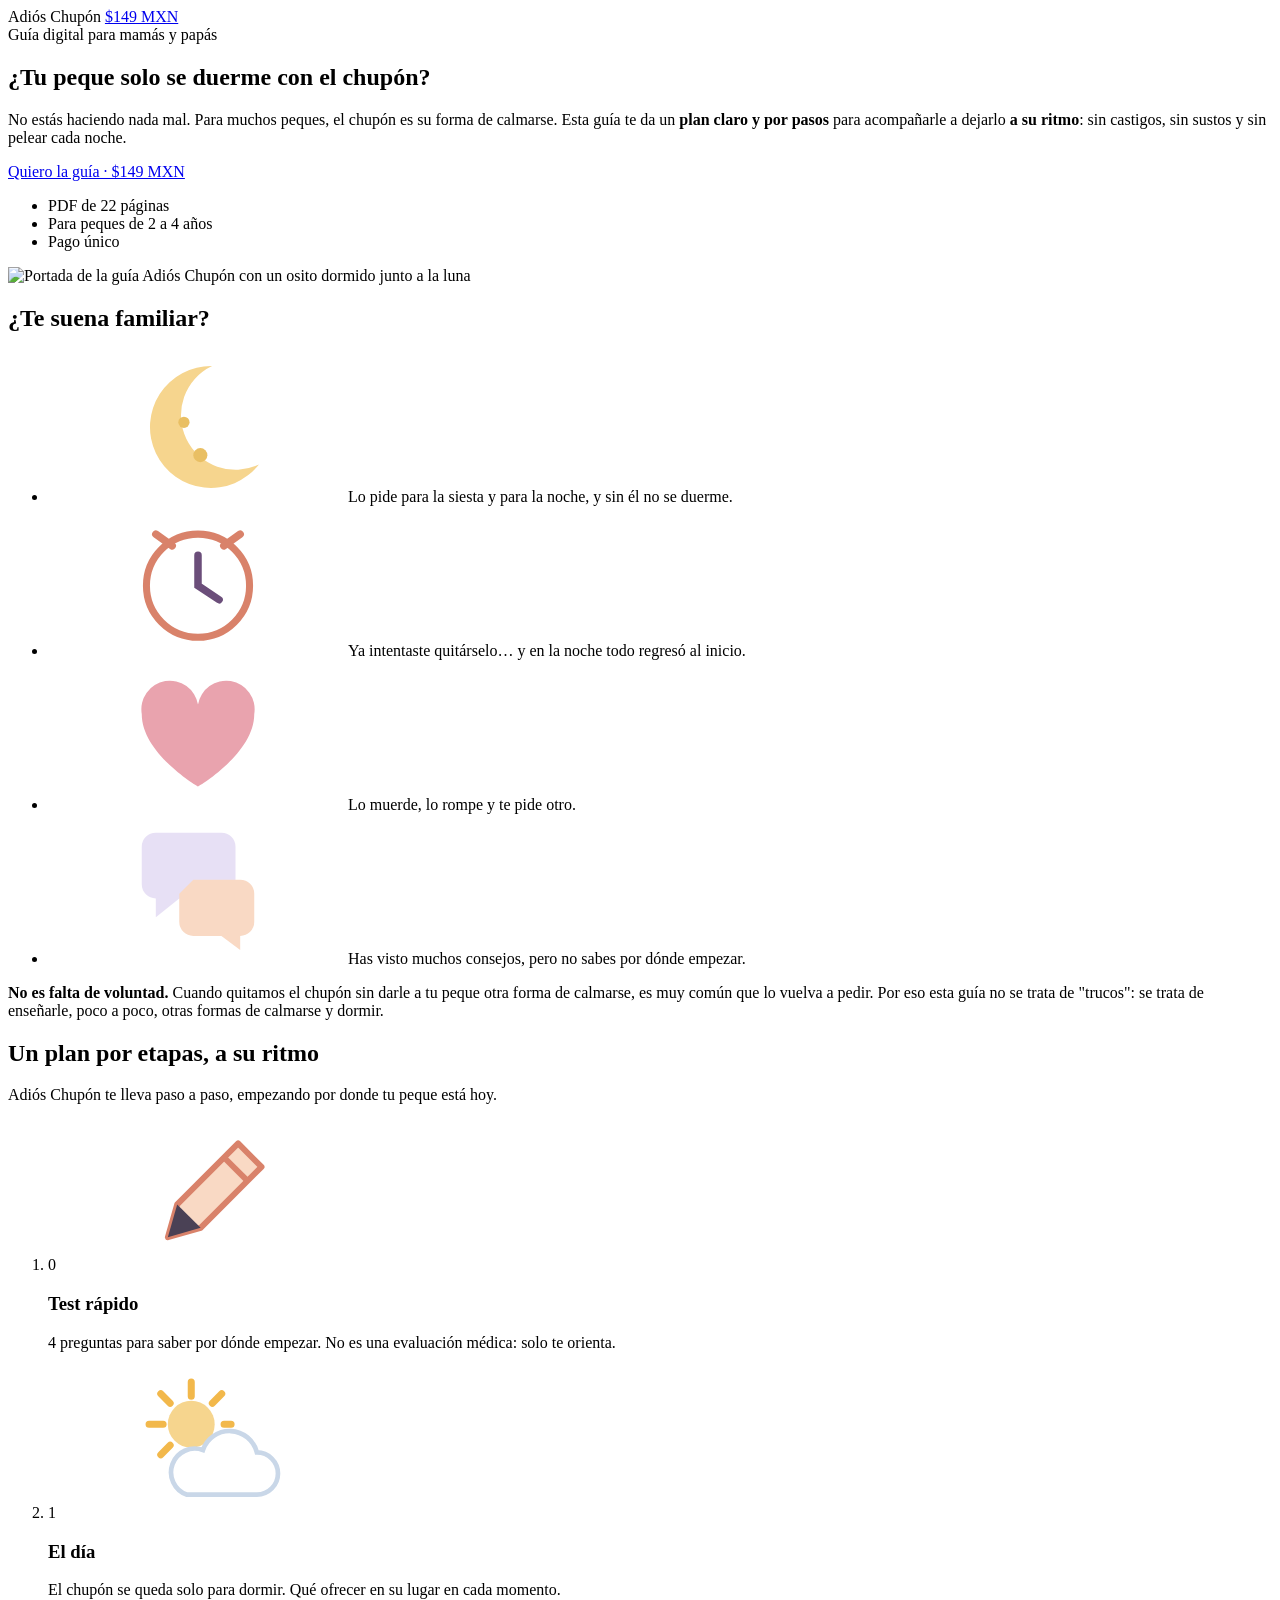
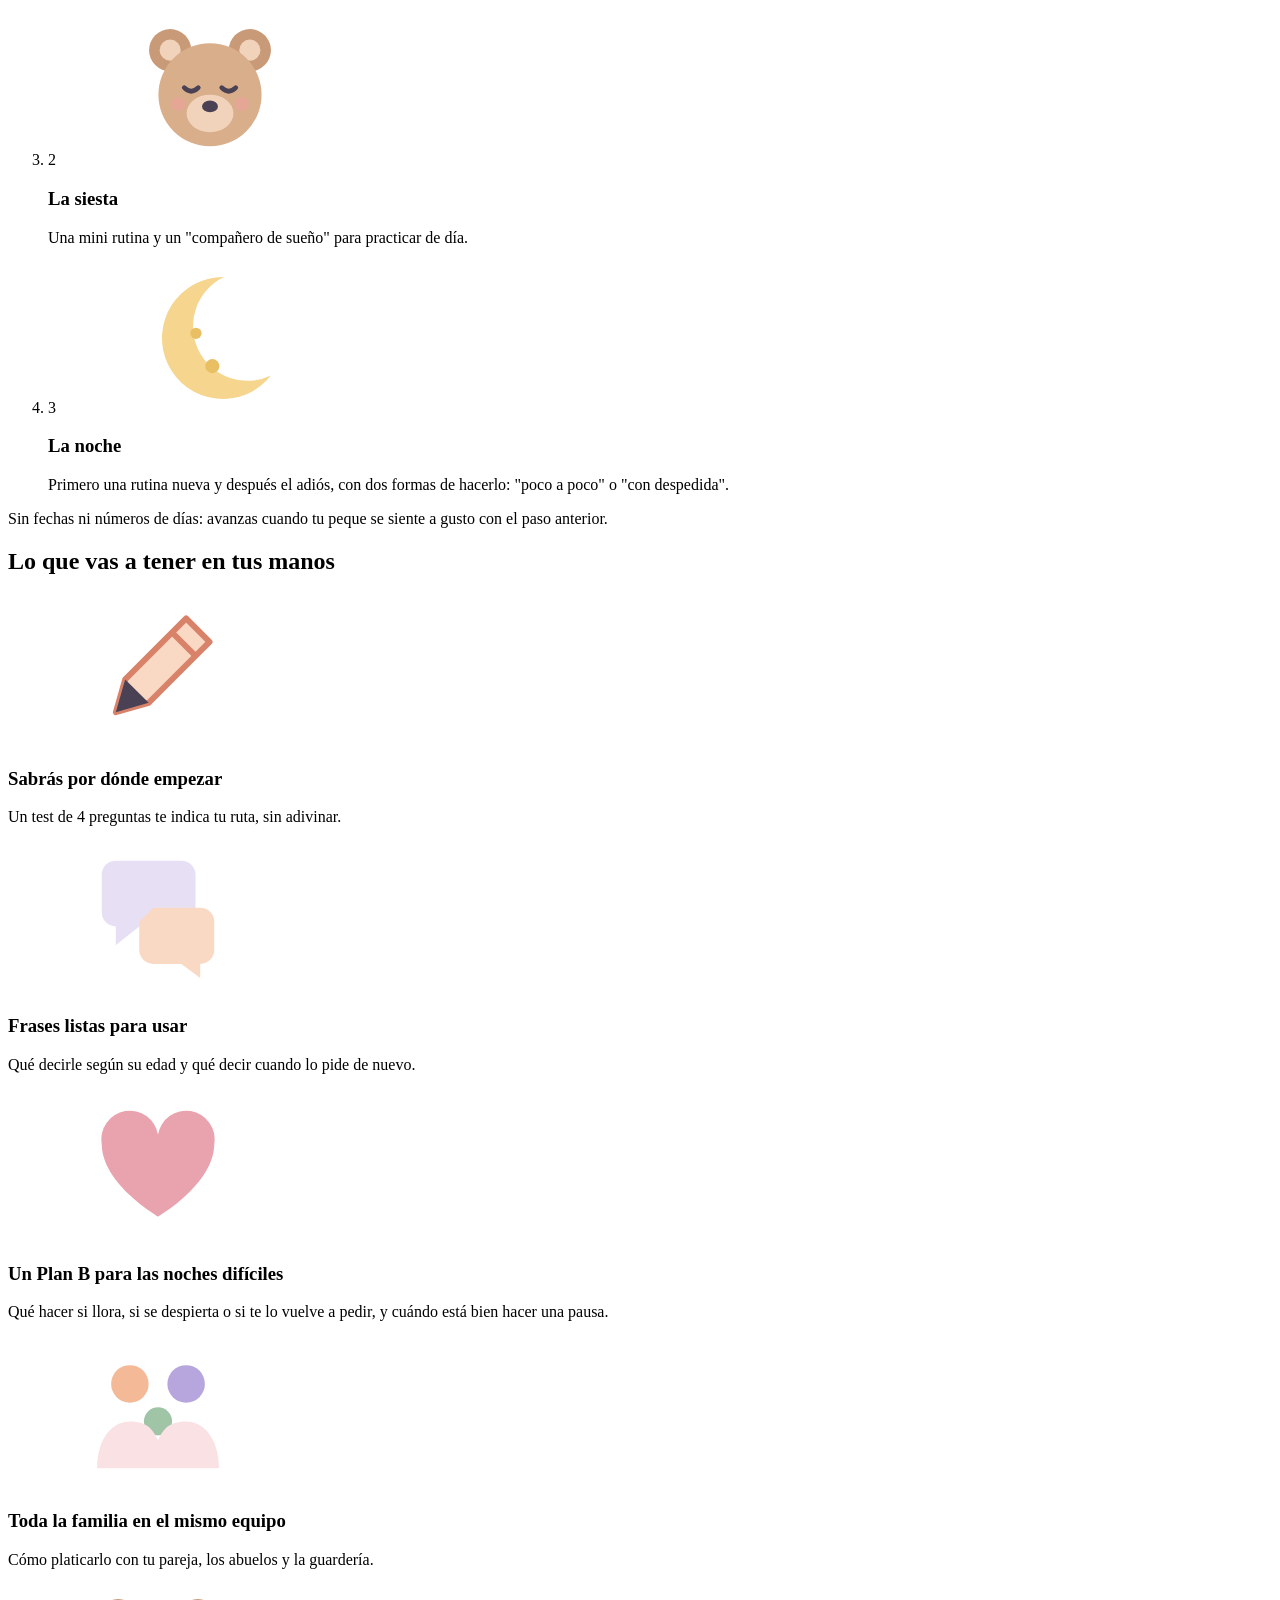
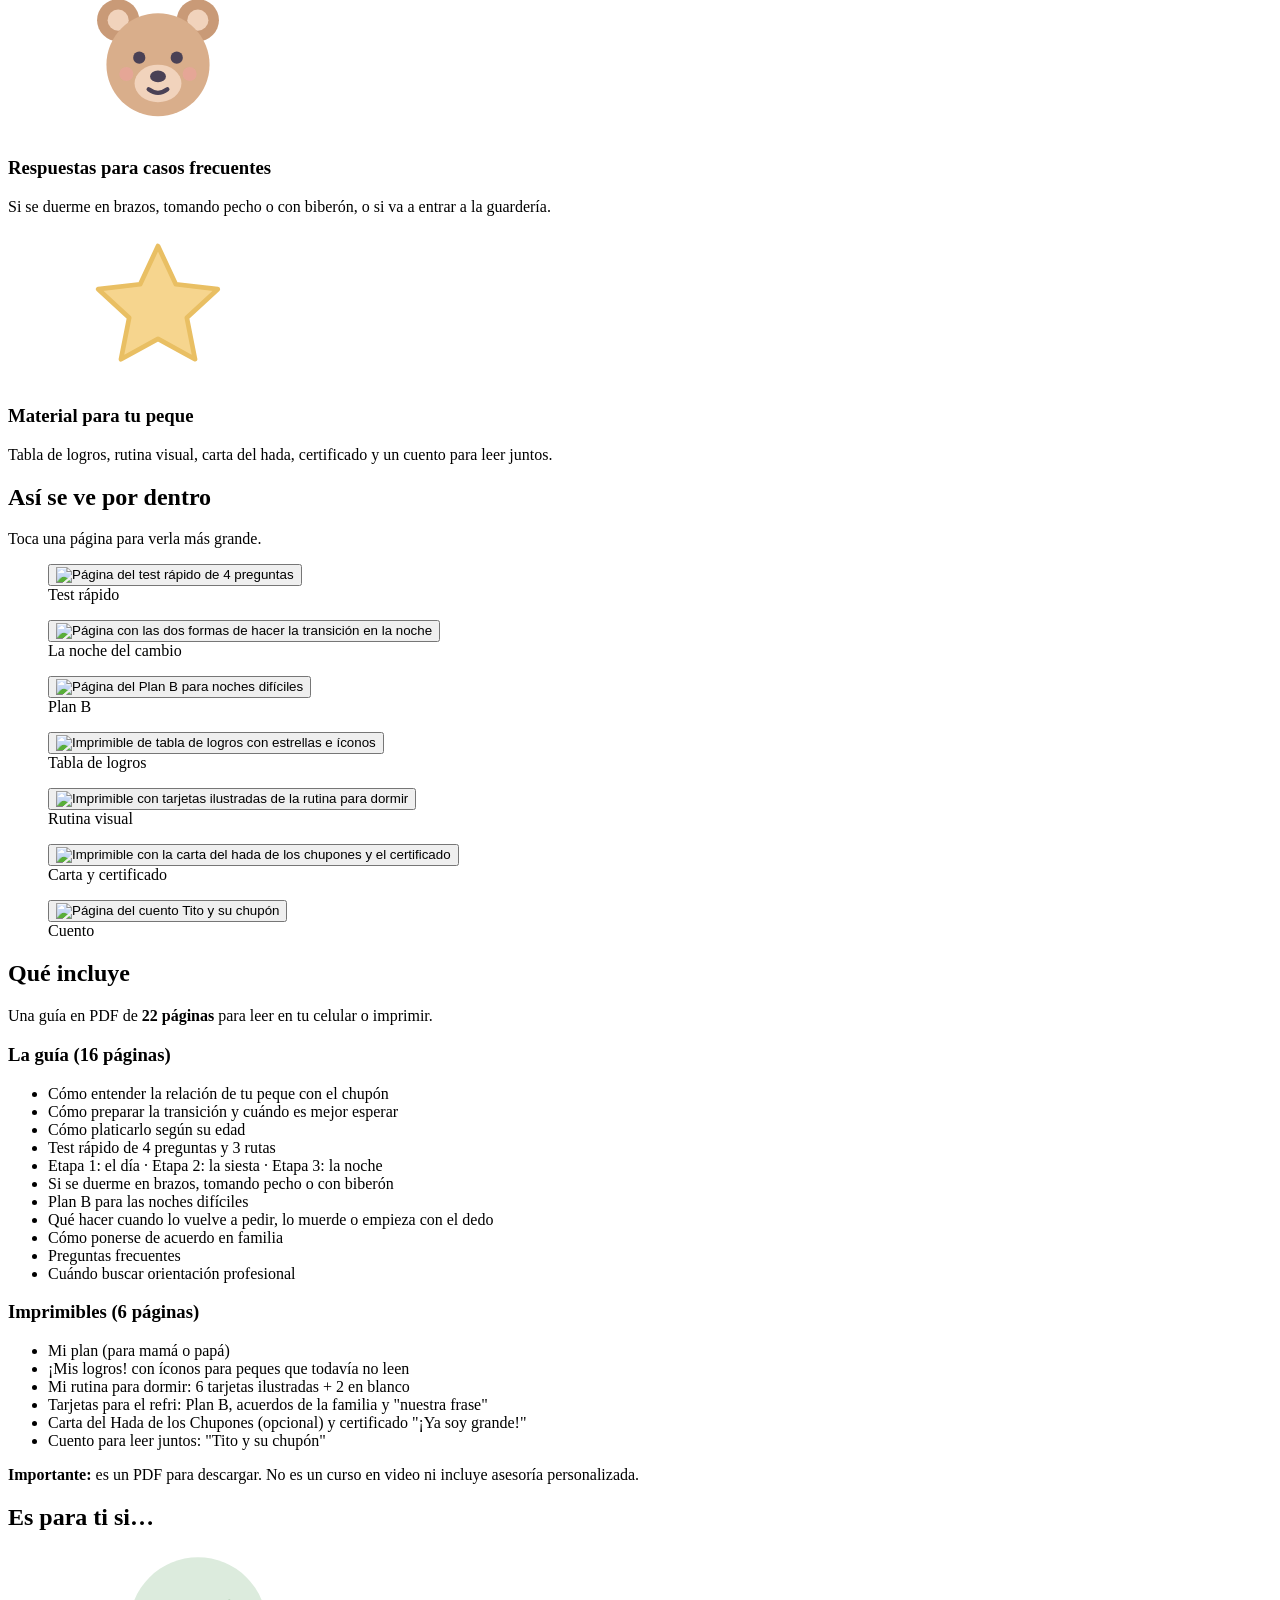
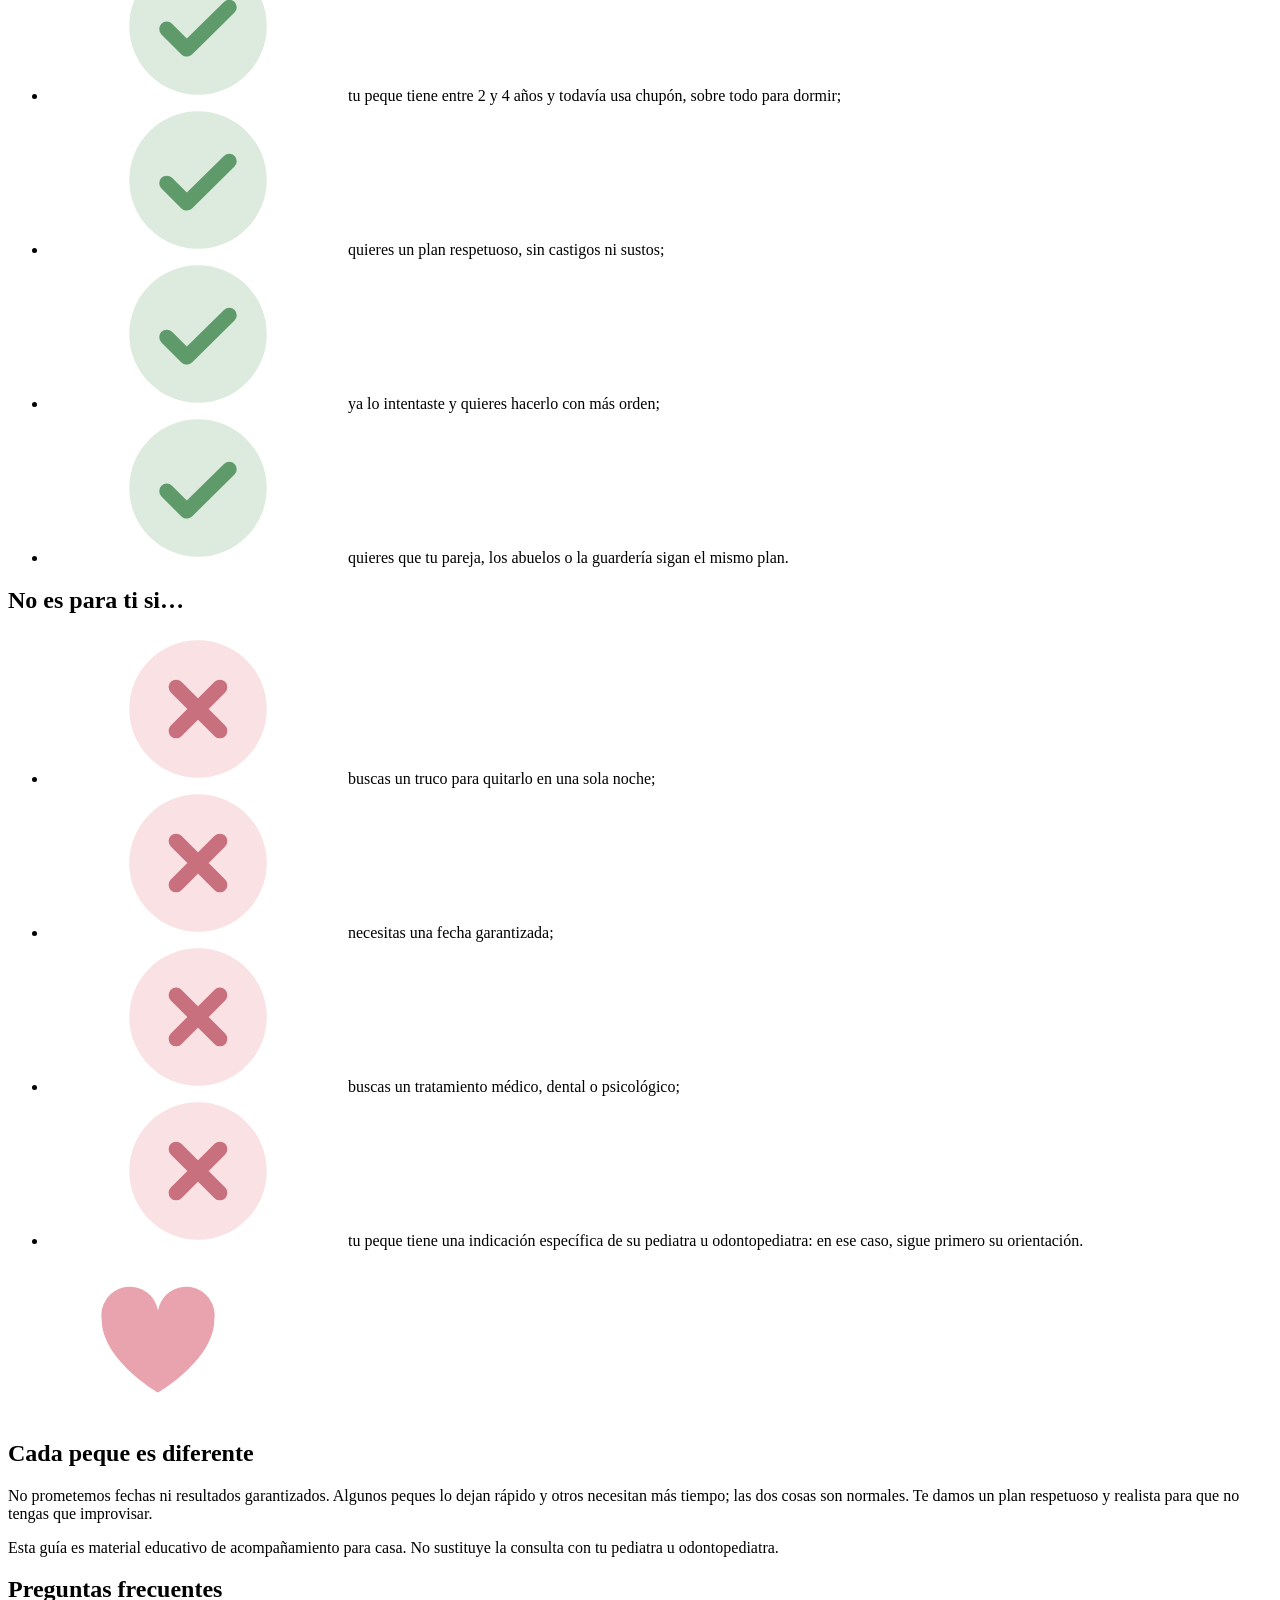
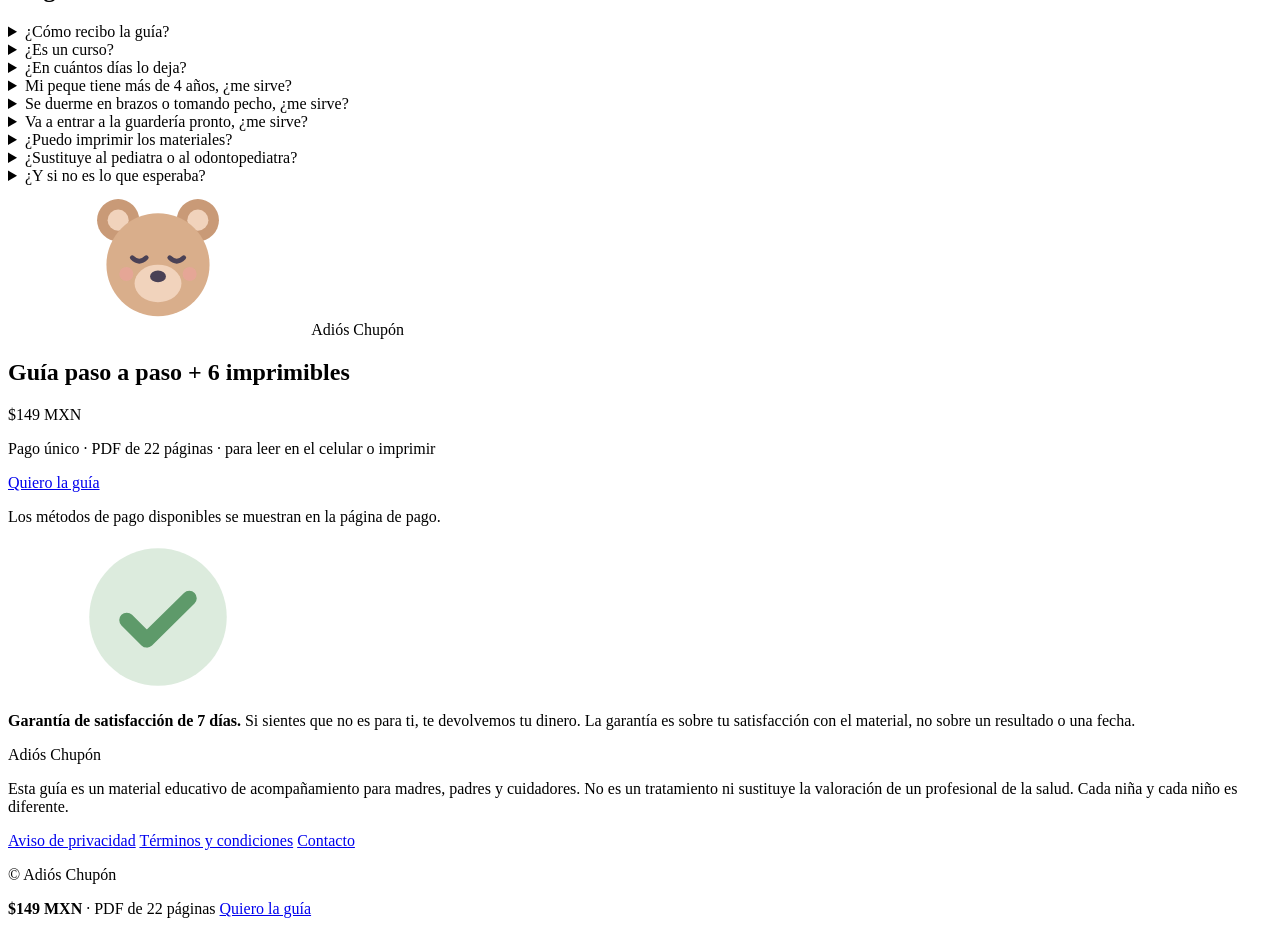
==== index.html @ 30299788 "Add files via upload" ====
<!doctype html>
<html lang="es-MX">
<head>
<meta charset="utf-8">
<meta name="viewport" content="width=device-width, initial-scale=1, viewport-fit=cover">
<title>Adiós Chupón · Guía para acompañar a tu peque a dejar el chupón</title>
<meta name="description" content="Guía digital en PDF para mamás y papás de peques de 2 a 4 años: un plan paso a paso para acompañar a tu peque a dejar el chupón a su ritmo, sobre todo a la hora de dormir.">
<meta name="robots" content="noindex, nofollow">
<meta name="theme-color" content="#EDE6F7">
<link rel="preconnect" href="https://fonts.googleapis.com">
<link rel="preconnect" href="https://fonts.gstatic.com" crossorigin>
<link href="https://fonts.googleapis.com/css2?family=Fredoka:wght@400;500;600&family=Nunito:ital,wght@0,400;0,600;0,700;0,800;1,400&display=swap" rel="stylesheet">
<link rel="stylesheet" href="css/styles.css">
<!-- PIXEL DE META: pendiente. Pegar aquí el código base del Pixel cuando exista (ver README). -->
</head>
<body>

<!-- Íconos (mismos que el PDF) -->
<svg width="0" height="0" style="position:absolute" aria-hidden="true">
 <defs>
  <symbol id="i-bear" viewBox="0 0 64 64"><circle cx="15" cy="15" r="9" fill="#C99A77"/><circle cx="49" cy="15" r="9" fill="#C99A77"/><circle cx="15" cy="15" r="4.5" fill="#F1D3BC"/><circle cx="49" cy="15" r="4.5" fill="#F1D3BC"/><circle cx="32" cy="34" r="22" fill="#D9AE8B"/><ellipse cx="32" cy="42" rx="10" ry="8" fill="#F1D3BC"/><circle cx="24" cy="31" r="2.6" fill="#4A4155"/><circle cx="40" cy="31" r="2.6" fill="#4A4155"/><ellipse cx="32" cy="39" rx="3.4" ry="2.5" fill="#4A4155"/><path d="M28 44.5 q4 3 8 0" stroke="#4A4155" stroke-width="1.8" fill="none" stroke-linecap="round"/><circle cx="18.5" cy="38" r="3" fill="#EFA1A1" opacity=".55"/><circle cx="45.5" cy="38" r="3" fill="#EFA1A1" opacity=".55"/></symbol>
  <symbol id="i-bear-sleep" viewBox="0 0 64 64"><circle cx="15" cy="15" r="9" fill="#C99A77"/><circle cx="49" cy="15" r="9" fill="#C99A77"/><circle cx="15" cy="15" r="4.5" fill="#F1D3BC"/><circle cx="49" cy="15" r="4.5" fill="#F1D3BC"/><circle cx="32" cy="34" r="22" fill="#D9AE8B"/><ellipse cx="32" cy="42" rx="10" ry="8" fill="#F1D3BC"/><path d="M21 31 q3 3 6 0 M37 31 q3 3 6 0" stroke="#4A4155" stroke-width="2" fill="none" stroke-linecap="round"/><ellipse cx="32" cy="39" rx="3.4" ry="2.5" fill="#4A4155"/><circle cx="18.5" cy="38" r="3" fill="#EFA1A1" opacity=".55"/><circle cx="45.5" cy="38" r="3" fill="#EFA1A1" opacity=".55"/></symbol>
  <symbol id="i-moon" viewBox="0 0 64 64"><path d="M38 6a26 26 0 1 0 20 42A22 22 0 0 1 38 6z" fill="#F6D58E"/><circle cx="26" cy="30" r="2.4" fill="#E9BF63"/><circle cx="33" cy="44" r="3" fill="#E9BF63"/></symbol>
  <symbol id="i-star" viewBox="0 0 64 64"><path d="M32 6l7.6 16.3 17.9 2.1-13.2 12.2 3.5 17.7L32 45.6 16.2 54.3l3.5-17.7L6.5 24.4l17.9-2.1z" fill="#F6D58E" stroke="#E9BF63" stroke-width="2" stroke-linejoin="round"/></symbol>
  <symbol id="i-sun" viewBox="0 0 64 64"><g stroke="#F2B84B" stroke-width="3" stroke-linecap="round"><path d="M24 6v6M24 40v2M6 24h6M38 24h3M11 11l4 4M37 11l-4 4M11 37l4-4"/></g><circle cx="24" cy="24" r="10" fill="#F6D58E"/><path d="M22 54h30a9 9 0 0 0 0-18 12 12 0 0 0-23-1 9.5 9.5 0 0 0-7 19z" fill="#fff" stroke="#C9D7E8" stroke-width="2"/></symbol>
  <symbol id="i-ball" viewBox="0 0 64 64"><circle cx="32" cy="32" r="24" fill="#F4B996"/><path d="M8.5 28c10 4 37 4 47 0M10 40c10 5 34 5 44 0" stroke="#fff" stroke-width="3.5" fill="none"/><path d="M32 8c-7 8-7 40 0 48" stroke="#9FC4A6" stroke-width="3.5" fill="none"/></symbol>
  <symbol id="i-book" viewBox="0 0 64 64"><path d="M32 16c-7-5-16-6-24-4v38c8-2 17-1 24 4z" fill="#F9D9C4" stroke="#D9826A" stroke-width="2" stroke-linejoin="round"/><path d="M32 16c7-5 16-6 24-4v38c-8-2-17-1-24 4z" fill="#FCEDE2" stroke="#D9826A" stroke-width="2" stroke-linejoin="round"/><path d="M14 22h12M14 28h12M14 34h10M38 22h12M38 28h12M38 34h10" stroke="#E6B59A" stroke-width="2" stroke-linecap="round"/></symbol>
  <symbol id="i-heart" viewBox="0 0 64 64"><path d="M32 54S8 40 8 23a12 12 0 0 1 24-4 12 12 0 0 1 24 4c0 17-24 31-24 31z" fill="#E9A3AE"/></symbol>
  <symbol id="i-chat" viewBox="0 0 64 64"><path d="M8 14a6 6 0 0 1 6-6h28a6 6 0 0 1 6 6v16a6 6 0 0 1-6 6H24l-10 8v-8a6 6 0 0 1-6-6z" fill="#E7E0F5"/><path d="M30 28h20a6 6 0 0 1 6 6v12a6 6 0 0 1-6 6v6l-8-6H30a6 6 0 0 1-6-6V34" fill="#F9D9C4"/></symbol>
  <symbol id="i-family" viewBox="0 0 64 64"><circle cx="20" cy="20" r="8" fill="#F4B996"/><circle cx="44" cy="20" r="8" fill="#B7A6DD"/><circle cx="32" cy="36" r="6" fill="#9FC4A6"/><path d="M6 56c0-12 6-20 14-20s10 4 12 8c2-4 4-8 12-8s14 8 14 20z" fill="#F9E1E4"/></symbol>
  <symbol id="i-pencil" viewBox="0 0 64 64"><path d="M14 50l4-14 26-26 10 10-26 26z" fill="#F9D9C4" stroke="#D9826A" stroke-width="2.5" stroke-linejoin="round"/><path d="M38 16l10 10" stroke="#D9826A" stroke-width="2.5"/><path d="M14 50l4-14 10 10z" fill="#4A4155"/></symbol>
  <symbol id="i-clock" viewBox="0 0 64 64"><circle cx="32" cy="34" r="22" fill="#fff" stroke="#D9826A" stroke-width="3"/><path d="M32 21v13l9 6" stroke="#6B4E7A" stroke-width="3.2" stroke-linecap="round" fill="none"/><path d="M14 12l7 5M50 12l-7 5" stroke="#D9826A" stroke-width="3.2" stroke-linecap="round"/></symbol>
  <symbol id="i-wand" viewBox="0 0 64 64"><path d="M14 54l24-24" stroke="#B7A6DD" stroke-width="4" stroke-linecap="round"/><path d="M44 6l4 9 10 1-7.5 7 2 10-8.5-5-8.5 5 2-10L30 16l10-1z" fill="#F6D58E" stroke="#E9BF63" stroke-width="1.6" stroke-linejoin="round"/><circle cx="20" cy="22" r="2" fill="#E9A3AE"/><circle cx="54" cy="44" r="2.4" fill="#9FC4A6"/></symbol>
  <symbol id="i-check" viewBox="0 0 24 24"><circle cx="12" cy="12" r="11" fill="#DCEBDD"/><path d="M7 12.5l3.2 3.2L17 9" stroke="#5E9A6A" stroke-width="2.4" fill="none" stroke-linecap="round" stroke-linejoin="round"/></symbol>
  <symbol id="i-x" viewBox="0 0 24 24"><circle cx="12" cy="12" r="11" fill="#F9E1E4"/><path d="M8.5 8.5l7 7M15.5 8.5l-7 7" stroke="#C9707E" stroke-width="2.4" stroke-linecap="round"/></symbol>
 </defs>
</svg>

<header class="topbar">
 <div class="wrap topbar__in">
  <span class="brand">Adiós Chupón</span>
  <a href="#comprar" class="topbar__cta">$149 MXN</a>
 </div>
</header>

<main>

<!-- 1-2 HERO -->
<section class="hero">
 <div class="wrap hero__grid">
  <div class="hero__text">
   <span class="pill">Guía digital para mamás y papás</span>
   <h1>¿Tu peque solo se duerme con el chupón?</h1>
   <p class="lead">No estás haciendo nada mal. Para muchos peques, el chupón es su forma de calmarse. Esta guía te da un <strong>plan claro y por pasos</strong> para acompañarle a dejarlo <strong>a su ritmo</strong>: sin castigos, sin sustos y sin pelear cada noche.</p>
   <a href="#comprar" class="btn btn--big" data-buy>Quiero la guía · $149 MXN</a>
   <ul class="hero__facts">
    <li>PDF de 22 páginas</li>
    <li>Para peques de 2 a 4 años</li>
    <li>Pago único</li>
   </ul>
  </div>
  <div class="hero__img">
   <img src="img/portada.jpg" width="640" height="906" alt="Portada de la guía Adiós Chupón con un osito dormido junto a la luna" fetchpriority="high">
  </div>
 </div>
</section>

<!-- Empatía -->
<section class="section">
 <div class="wrap narrow">
  <h2>¿Te suena familiar?</h2>
  <ul class="feel">
   <li><svg aria-hidden="true"><use href="#i-moon"/></svg><span>Lo pide para la siesta y para la noche, y sin él no se duerme.</span></li>
   <li><svg aria-hidden="true"><use href="#i-clock"/></svg><span>Ya intentaste quitárselo… y en la noche todo regresó al inicio.</span></li>
   <li><svg aria-hidden="true"><use href="#i-heart"/></svg><span>Lo muerde, lo rompe y te pide otro.</span></li>
   <li><svg aria-hidden="true"><use href="#i-chat"/></svg><span>Has visto muchos consejos, pero no sabes por dónde empezar.</span></li>
  </ul>
  <div class="note note--lav">
   <p><strong>No es falta de voluntad.</strong> Cuando quitamos el chupón sin darle a tu peque otra forma de calmarse, es muy común que lo vuelva a pedir. Por eso esta guía no se trata de "trucos": se trata de enseñarle, poco a poco, otras formas de calmarse y dormir.</p>
  </div>
 </div>
</section>

<!-- 3 SOLUCIÓN -->
<section class="section section--soft">
 <div class="wrap">
  <h2 class="center">Un plan por etapas, a su ritmo</h2>
  <p class="center sub">Adiós Chupón te lleva paso a paso, empezando por donde tu peque está hoy.</p>
  <ol class="steps">
   <li class="step">
    <span class="step__n">0</span>
    <svg aria-hidden="true"><use href="#i-pencil"/></svg>
    <h3>Test rápido</h3>
    <p>4 preguntas para saber por dónde empezar. No es una evaluación médica: solo te orienta.</p>
   </li>
   <li class="step">
    <span class="step__n">1</span>
    <svg aria-hidden="true"><use href="#i-sun"/></svg>
    <h3>El día</h3>
    <p>El chupón se queda solo para dormir. Qué ofrecer en su lugar en cada momento.</p>
   </li>
   <li class="step">
    <span class="step__n">2</span>
    <svg aria-hidden="true"><use href="#i-bear-sleep"/></svg>
    <h3>La siesta</h3>
    <p>Una mini rutina y un "compañero de sueño" para practicar de día.</p>
   </li>
   <li class="step">
    <span class="step__n">3</span>
    <svg aria-hidden="true"><use href="#i-moon"/></svg>
    <h3>La noche</h3>
    <p>Primero una rutina nueva y después el adiós, con dos formas de hacerlo: "poco a poco" o "con despedida".</p>
   </li>
  </ol>
  <p class="center small">Sin fechas ni números de días: avanzas cuando tu peque se siente a gusto con el paso anterior.</p>
 </div>
</section>

<!-- 4 BENEFICIOS -->
<section class="section">
 <div class="wrap">
  <h2 class="center">Lo que vas a tener en tus manos</h2>
  <div class="cards">
   <article class="card">
    <svg aria-hidden="true"><use href="#i-pencil"/></svg>
    <h3>Sabrás por dónde empezar</h3>
    <p>Un test de 4 preguntas te indica tu ruta, sin adivinar.</p>
   </article>
   <article class="card">
    <svg aria-hidden="true"><use href="#i-chat"/></svg>
    <h3>Frases listas para usar</h3>
    <p>Qué decirle según su edad y qué decir cuando lo pide de nuevo.</p>
   </article>
   <article class="card">
    <svg aria-hidden="true"><use href="#i-heart"/></svg>
    <h3>Un Plan B para las noches difíciles</h3>
    <p>Qué hacer si llora, si se despierta o si te lo vuelve a pedir, y cuándo está bien hacer una pausa.</p>
   </article>
   <article class="card">
    <svg aria-hidden="true"><use href="#i-family"/></svg>
    <h3>Toda la familia en el mismo equipo</h3>
    <p>Cómo platicarlo con tu pareja, los abuelos y la guardería.</p>
   </article>
   <article class="card">
    <svg aria-hidden="true"><use href="#i-bear"/></svg>
    <h3>Respuestas para casos frecuentes</h3>
    <p>Si se duerme en brazos, tomando pecho o con biberón, o si va a entrar a la guardería.</p>
   </article>
   <article class="card">
    <svg aria-hidden="true"><use href="#i-star"/></svg>
    <h3>Material para tu peque</h3>
    <p>Tabla de logros, rutina visual, carta del hada, certificado y un cuento para leer juntos.</p>
   </article>
  </div>
 </div>
</section>

<!-- 5 PREVIA -->
<section class="section section--soft" id="previa">
 <div class="wrap">
  <h2 class="center">Así se ve por dentro</h2>
  <p class="center sub">Toca una página para verla más grande.</p>
  <div class="gallery" role="list">
   <figure class="shot" role="listitem"><button type="button" class="shot__btn" data-full="img/test-rapido.jpg" data-cap="Test rápido: tu punto de partida"><img src="img/test-rapido.jpg" width="640" height="906" loading="lazy" alt="Página del test rápido de 4 preguntas"></button><figcaption>Test rápido</figcaption></figure>
   <figure class="shot" role="listitem"><button type="button" class="shot__btn" data-full="img/noche-del-cambio.jpg" data-cap="La noche del cambio: paso a paso"><img src="img/noche-del-cambio.jpg" width="640" height="906" loading="lazy" alt="Página con las dos formas de hacer la transición en la noche"></button><figcaption>La noche del cambio</figcaption></figure>
   <figure class="shot" role="listitem"><button type="button" class="shot__btn" data-full="img/plan-b.jpg" data-cap="Tu Plan B para las noches difíciles"><img src="img/plan-b.jpg" width="640" height="906" loading="lazy" alt="Página del Plan B para noches difíciles"></button><figcaption>Plan B</figcaption></figure>
   <figure class="shot" role="listitem"><button type="button" class="shot__btn" data-full="img/tabla-de-logros.jpg" data-cap="Imprimible: tabla de logros"><img src="img/tabla-de-logros.jpg" width="640" height="906" loading="lazy" alt="Imprimible de tabla de logros con estrellas e íconos"></button><figcaption>Tabla de logros</figcaption></figure>
   <figure class="shot" role="listitem"><button type="button" class="shot__btn" data-full="img/rutina-visual.jpg" data-cap="Imprimible: mi rutina para dormir"><img src="img/rutina-visual.jpg" width="640" height="906" loading="lazy" alt="Imprimible con tarjetas ilustradas de la rutina para dormir"></button><figcaption>Rutina visual</figcaption></figure>
   <figure class="shot" role="listitem"><button type="button" class="shot__btn" data-full="img/carta-y-certificado.jpg" data-cap="Imprimible: carta del hada y certificado"><img src="img/carta-y-certificado.jpg" width="640" height="906" loading="lazy" alt="Imprimible con la carta del hada de los chupones y el certificado"></button><figcaption>Carta y certificado</figcaption></figure>
   <figure class="shot" role="listitem"><button type="button" class="shot__btn" data-full="img/cuento.jpg" data-cap="Cuento para leer juntos: Tito y su chupón"><img src="img/cuento.jpg" width="640" height="906" loading="lazy" alt="Página del cuento Tito y su chupón"></button><figcaption>Cuento</figcaption></figure>
  </div>
 </div>
</section>

<!-- 6 INCLUYE -->
<section class="section">
 <div class="wrap incl">
  <div>
   <h2>Qué incluye</h2>
   <p class="sub">Una guía en PDF de <strong>22 páginas</strong> para leer en tu celular o imprimir.</p>
   <h3>La guía (16 páginas)</h3>
   <ul class="checks">
    <li>Cómo entender la relación de tu peque con el chupón</li>
    <li>Cómo preparar la transición y cuándo es mejor esperar</li>
    <li>Cómo platicarlo según su edad</li>
    <li>Test rápido de 4 preguntas y 3 rutas</li>
    <li>Etapa 1: el día · Etapa 2: la siesta · Etapa 3: la noche</li>
    <li>Si se duerme en brazos, tomando pecho o con biberón</li>
    <li>Plan B para las noches difíciles</li>
    <li>Qué hacer cuando lo vuelve a pedir, lo muerde o empieza con el dedo</li>
    <li>Cómo ponerse de acuerdo en familia</li>
    <li>Preguntas frecuentes</li>
    <li>Cuándo buscar orientación profesional</li>
   </ul>
  </div>
  <div>
   <h3>Imprimibles (6 páginas)</h3>
   <ul class="checks">
    <li>Mi plan (para mamá o papá)</li>
    <li>¡Mis logros! con íconos para peques que todavía no leen</li>
    <li>Mi rutina para dormir: 6 tarjetas ilustradas + 2 en blanco</li>
    <li>Tarjetas para el refri: Plan B, acuerdos de la familia y "nuestra frase"</li>
    <li>Carta del Hada de los Chupones (opcional) y certificado "¡Ya soy grande!"</li>
    <li>Cuento para leer juntos: "Tito y su chupón"</li>
   </ul>
   <div class="note note--sun">
    <p><strong>Importante:</strong> es un PDF para descargar. No es un curso en video ni incluye asesoría personalizada.</p>
   </div>
  </div>
 </div>
</section>

<!-- 7 PARA QUIÉN -->
<section class="section section--soft">
 <div class="wrap two">
  <div class="box box--yes">
   <h2>Es para ti si…</h2>
   <ul class="yes">
    <li><svg aria-hidden="true"><use href="#i-check"/></svg>tu peque tiene entre 2 y 4 años y todavía usa chupón, sobre todo para dormir;</li>
    <li><svg aria-hidden="true"><use href="#i-check"/></svg>quieres un plan respetuoso, sin castigos ni sustos;</li>
    <li><svg aria-hidden="true"><use href="#i-check"/></svg>ya lo intentaste y quieres hacerlo con más orden;</li>
    <li><svg aria-hidden="true"><use href="#i-check"/></svg>quieres que tu pareja, los abuelos o la guardería sigan el mismo plan.</li>
   </ul>
  </div>
  <div class="box box--no">
   <h2>No es para ti si…</h2>
   <ul class="no">
    <li><svg aria-hidden="true"><use href="#i-x"/></svg>buscas un truco para quitarlo en una sola noche;</li>
    <li><svg aria-hidden="true"><use href="#i-x"/></svg>necesitas una fecha garantizada;</li>
    <li><svg aria-hidden="true"><use href="#i-x"/></svg>buscas un tratamiento médico, dental o psicológico;</li>
    <li><svg aria-hidden="true"><use href="#i-x"/></svg>tu peque tiene una indicación específica de su pediatra u odontopediatra: en ese caso, sigue primero su orientación.</li>
   </ul>
  </div>
 </div>
</section>

<!-- Honestidad -->
<section class="section">
 <div class="wrap narrow">
  <div class="note note--peach center">
   <svg class="note__icon" aria-hidden="true"><use href="#i-heart"/></svg>
   <h2>Cada peque es diferente</h2>
   <p>No prometemos fechas ni resultados garantizados. Algunos peques lo dejan rápido y otros necesitan más tiempo; las dos cosas son normales. Te damos un plan respetuoso y realista para que no tengas que improvisar.</p>
   <p class="small">Esta guía es material educativo de acompañamiento para casa. No sustituye la consulta con tu pediatra u odontopediatra.</p>
  </div>
 </div>
</section>

<!-- 8 FAQ -->
<section class="section section--soft" id="preguntas">
 <div class="wrap narrow">
  <h2 class="center">Preguntas frecuentes</h2>
  <div class="faq">
   <details>
    <summary>¿Cómo recibo la guía?</summary>
    <p>Es un PDF para descargar. Recibes el acceso en el correo que registres al comprar, una vez que se confirme tu pago.</p>
   </details>
   <details>
    <summary>¿Es un curso?</summary>
    <p>No. Es una guía en PDF de 22 páginas, con material imprimible. Se lee en menos de una hora.</p>
   </details>
   <details>
    <summary>¿En cuántos días lo deja?</summary>
    <p>Depende de cada peque. La guía no maneja fechas: te ayuda a avanzar paso a paso, cuando tu peque esté listo para el siguiente paso.</p>
   </details>
   <details>
    <summary>Mi peque tiene más de 4 años, ¿me sirve?</summary>
    <p>Sí: los pasos son los mismos y la guía incluye ideas para invitarle a participar más. Si notas cambios en sus dientes o en su boca, consulta también a su odontopediatra.</p>
   </details>
   <details>
    <summary>Se duerme en brazos o tomando pecho, ¿me sirve?</summary>
    <p>Sí. La guía tiene una página para estos casos, con la idea de hacer un cambio a la vez. Dejar el chupón no te obliga a dejar la lactancia.</p>
   </details>
   <details>
    <summary>Va a entrar a la guardería pronto, ¿me sirve?</summary>
    <p>Sí. Incluye qué hacer si tienes poco tiempo y cómo ponerte de acuerdo con la guardería, sin la presión de lograrlo todo antes de esa fecha.</p>
   </details>
   <details>
    <summary>¿Puedo imprimir los materiales?</summary>
    <p>Sí. El PDF está en tamaño A4; en una impresora casera con hojas tamaño carta, elige la opción "Ajustar a la página". Los imprimibles tienen fondos claros para gastar poca tinta.</p>
   </details>
   <details>
    <summary>¿Sustituye al pediatra o al odontopediatra?</summary>
    <p>No. Es una guía de acompañamiento para casa. La guía incluye una sección sobre cuándo conviene buscar orientación profesional.</p>
   </details>
   <details data-guarantee>
    <summary>¿Y si no es lo que esperaba?</summary>
    <p>Tienes <span data-guarantee-days>7</span> días después de tu compra para pedir el reembolso, sin preguntas.</p>
   </details>
  </div>
 </div>
</section>

<!-- 9 PRECIO -->
<section class="section" id="comprar">
 <div class="wrap narrow">
  <div class="price">
   <svg class="price__icon" aria-hidden="true"><use href="#i-bear-sleep"/></svg>
   <span class="pill">Adiós Chupón</span>
   <h2>Guía paso a paso + 6 imprimibles</h2>
   <p class="price__amount"><span class="price__cur">$</span>149 <span class="price__mxn">MXN</span></p>
   <p class="price__note">Pago único · PDF de 22 páginas · para leer en el celular o imprimir</p>
   <a href="#comprar" class="btn btn--big btn--block" data-buy>Quiero la guía</a>
   <p class="small price__pay">Los métodos de pago disponibles se muestran en la página de pago.</p>
   <div class="guarantee" data-guarantee>
    <svg aria-hidden="true"><use href="#i-check"/></svg>
    <p><strong>Garantía de satisfacción de <span data-guarantee-days>7</span> días.</strong> Si sientes que no es para ti, te devolvemos tu dinero. La garantía es sobre tu satisfacción con el material, no sobre un resultado o una fecha.</p>
   </div>
  </div>
 </div>
</section>

</main>

<footer class="footer">
 <div class="wrap">
  <p class="brand">Adiós Chupón</p>
  <p class="small">Esta guía es un material educativo de acompañamiento para madres, padres y cuidadores. No es un tratamiento ni sustituye la valoración de un profesional de la salud. Cada niña y cada niño es diferente.</p>
  <nav class="footer__links" aria-label="Información legal">
   <a href="#" data-pending="Aviso de privacidad">Aviso de privacidad</a>
   <a href="#" data-pending="Términos y condiciones">Términos y condiciones</a>
   <a href="#" data-pending="Contacto">Contacto</a>
  </nav>
  <p class="small">© Adiós Chupón</p>
 </div>
</footer>

<!-- Barra fija de compra en celular -->
<div class="stickybar" aria-hidden="true">
 <span><strong>$149 MXN</strong> · PDF de 22 páginas</span>
 <a href="#comprar" class="btn" data-buy tabindex="-1">Quiero la guía</a>
</div>

<!-- Visor de páginas -->
<div class="lightbox" hidden>
 <button type="button" class="lightbox__close" aria-label="Cerrar">×</button>
 <figure><img alt=""><figcaption></figcaption></figure>
</div>

<!-- Aviso de modo de revisión (solo aparece si falta configurar el checkout) -->
<div class="toast" role="status" hidden></div>

<script src="js/config.js"></script>
<script src="js/main.js"></script>
</body>
</html>
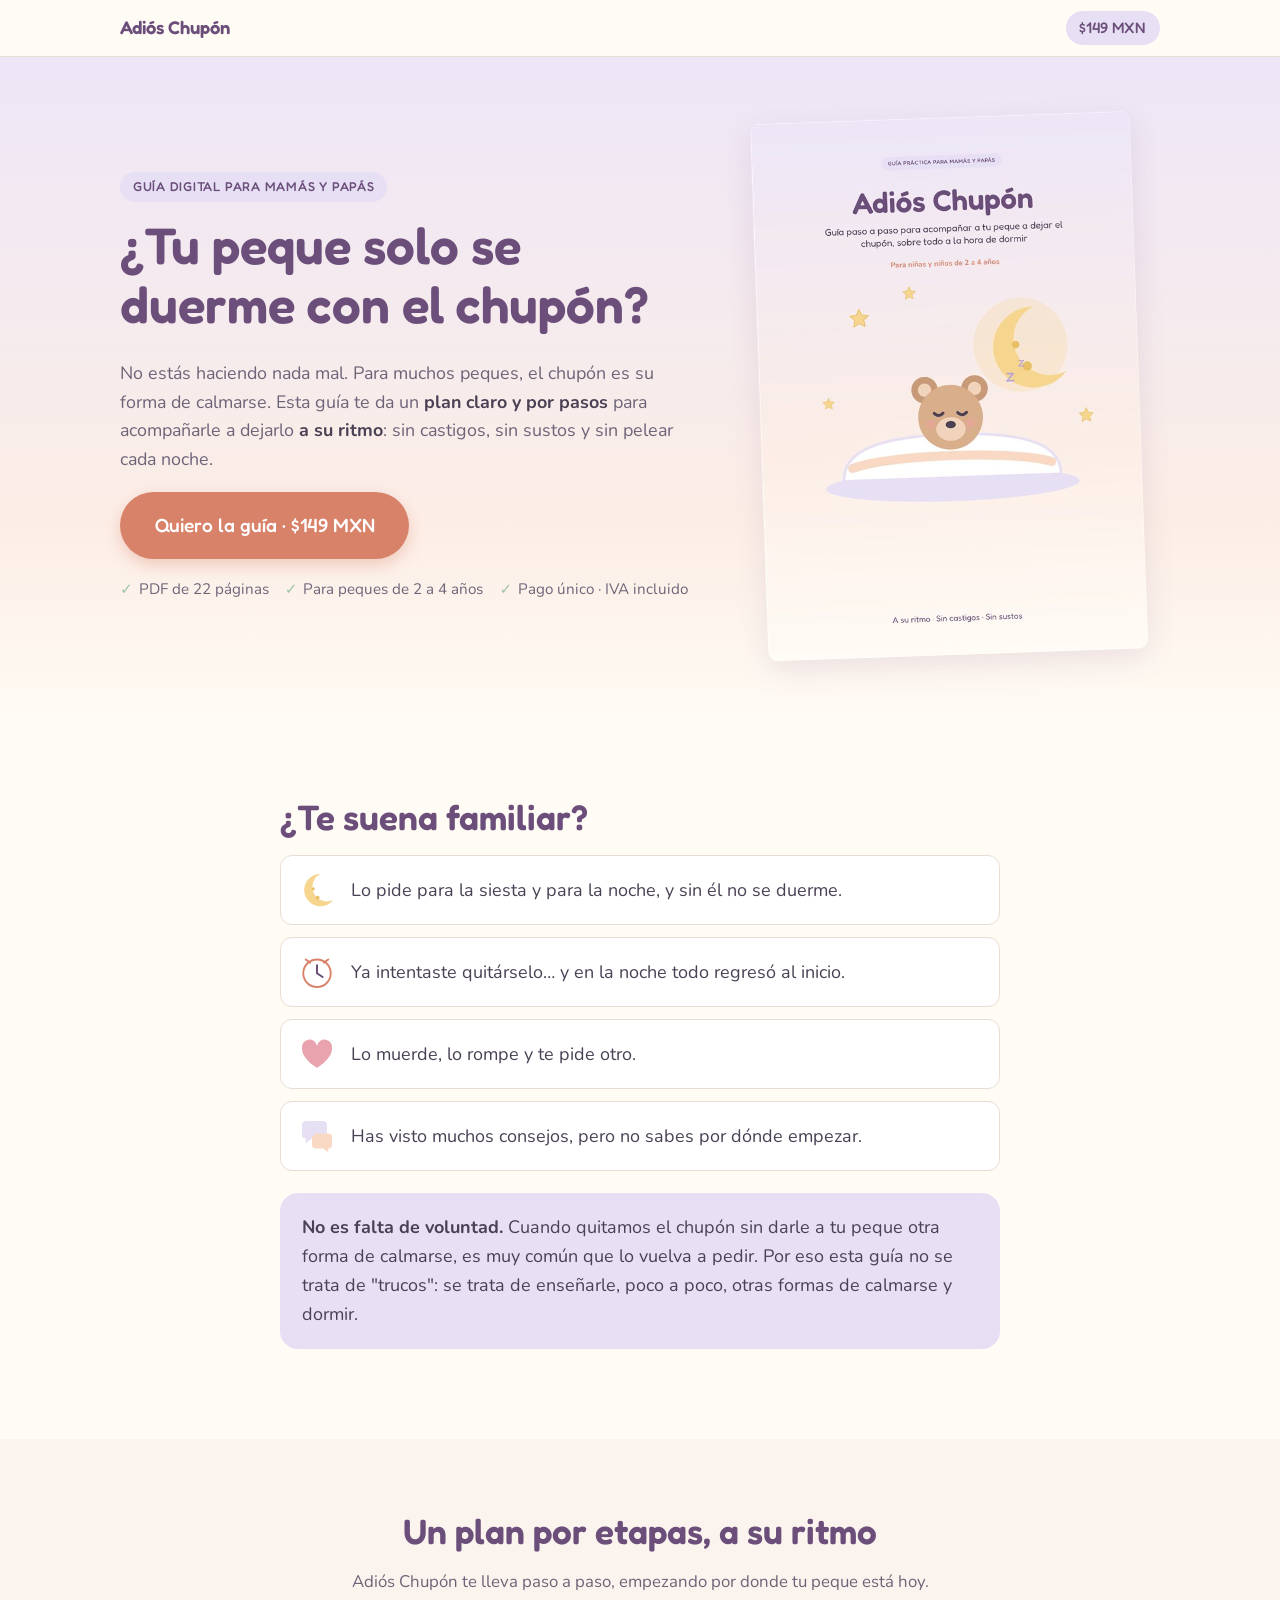
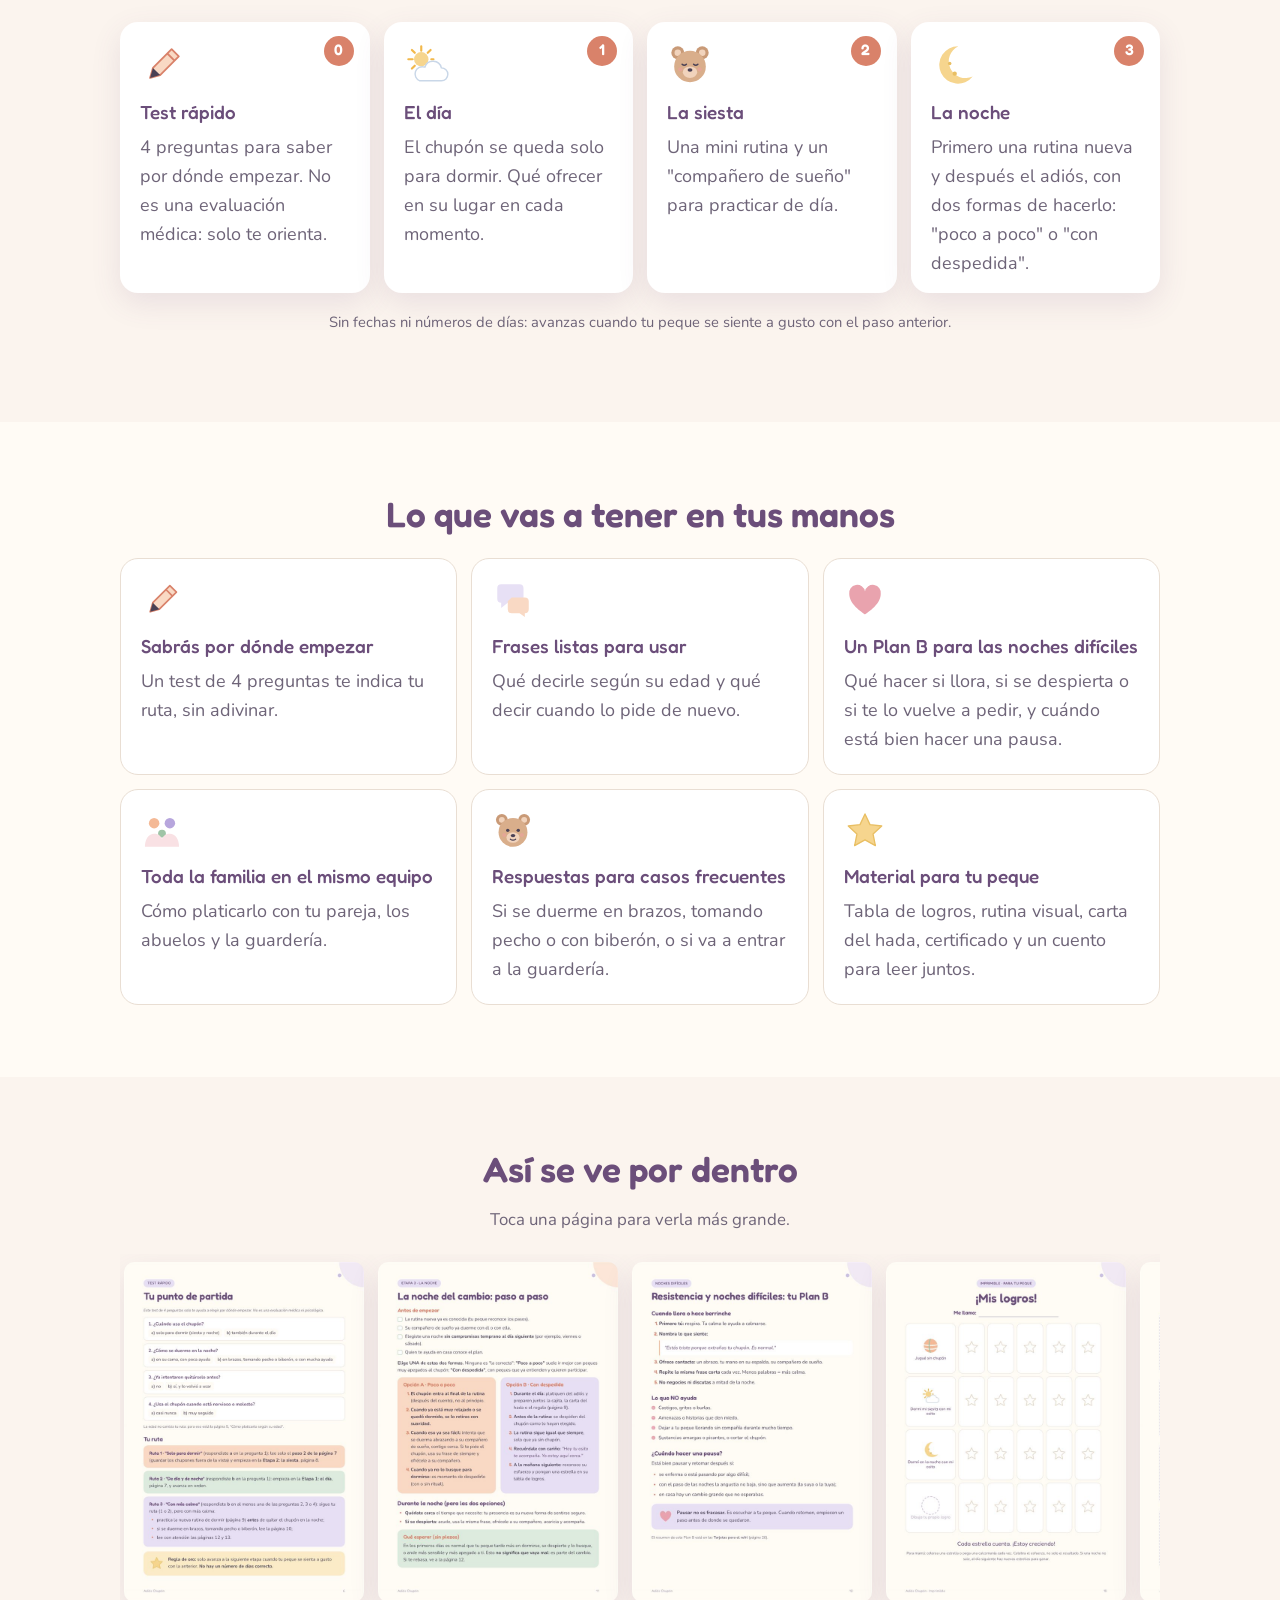
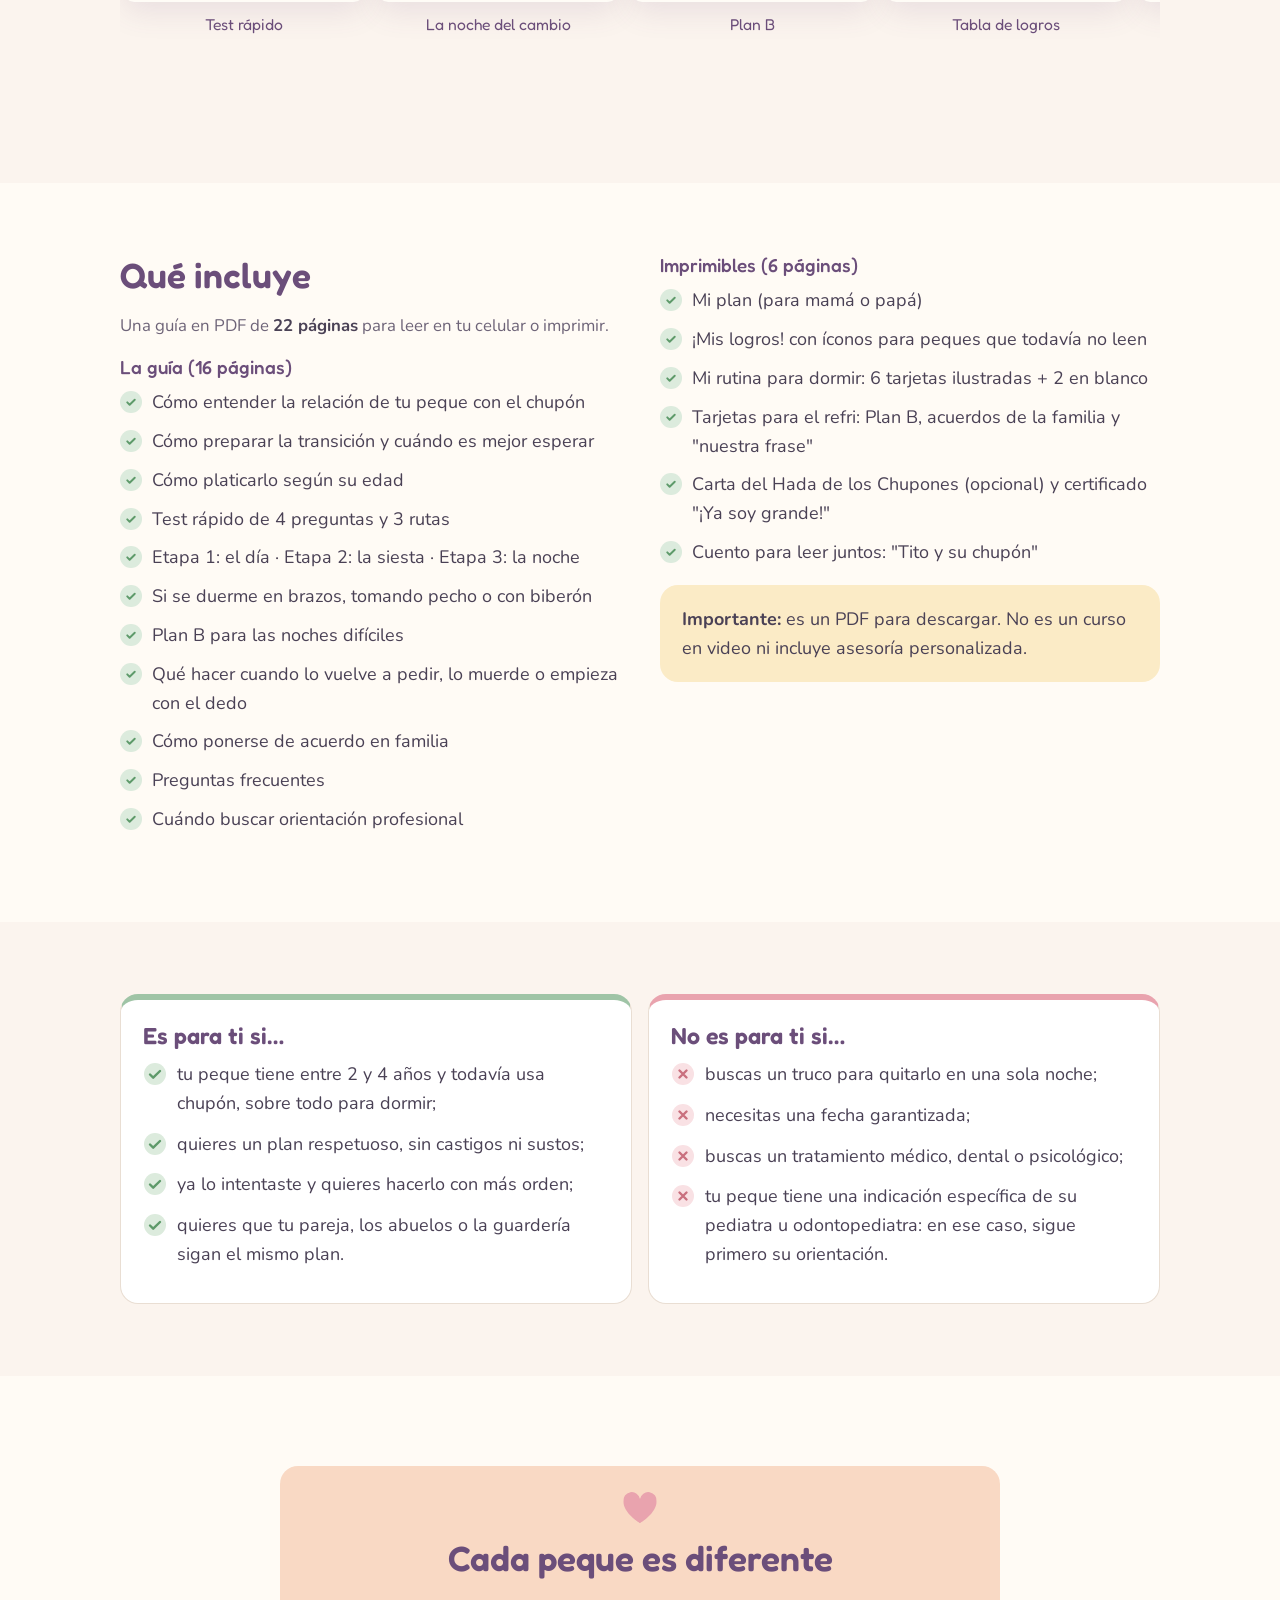
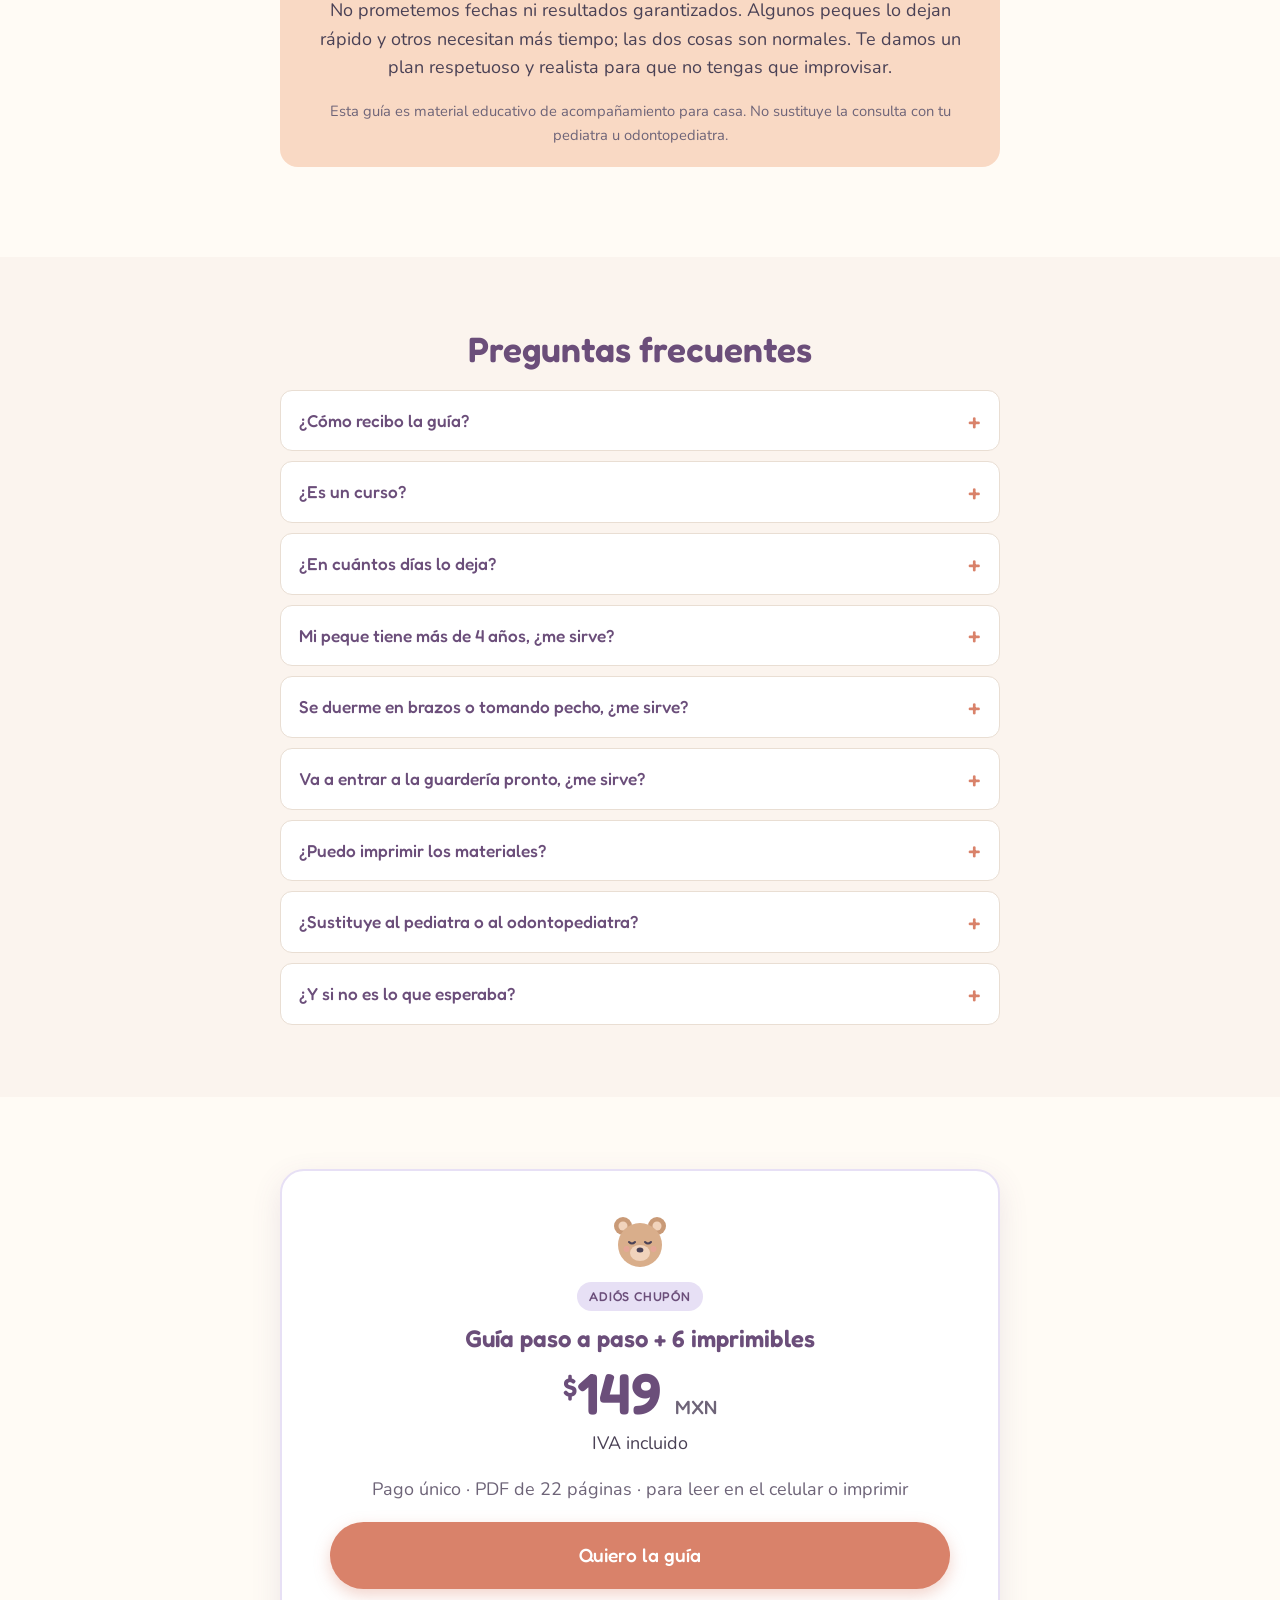
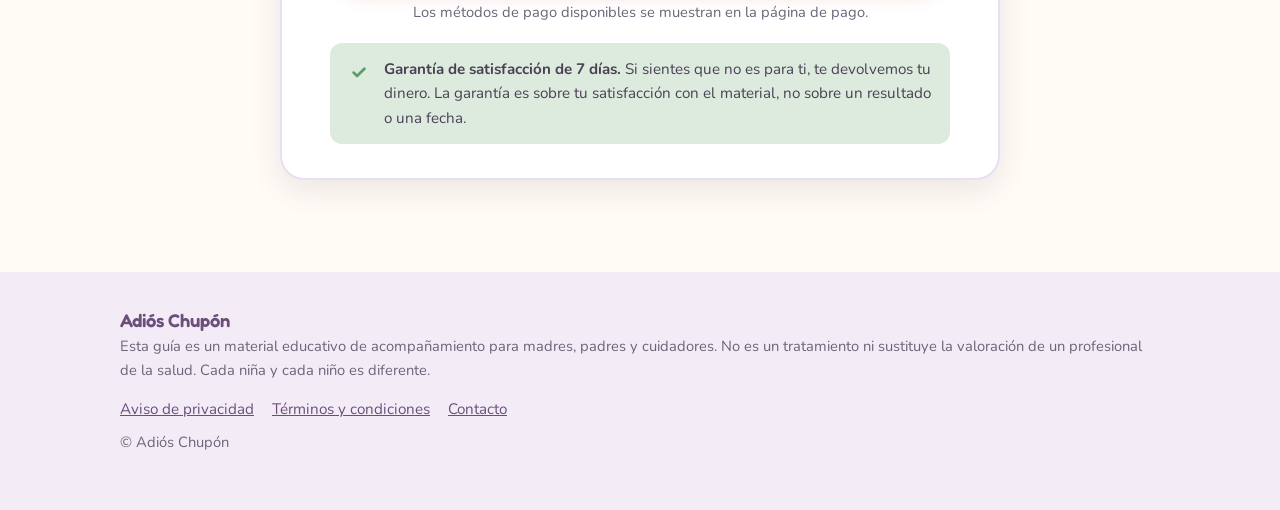
==== commit 4ffed720: "index.html Updated pricing information to include 'IVA incluido' and adjusted spacing for currency." ====
--- a/index.html
+++ b/index.html
@@ -11,7 +11,27 @@
 <link rel="preconnect" href="https://fonts.gstatic.com" crossorigin>
 <link href="https://fonts.googleapis.com/css2?family=Fredoka:wght@400;500;600&family=Nunito:ital,wght@0,400;0,600;0,700;0,800;1,400&display=swap" rel="stylesheet">
 <link rel="stylesheet" href="css/styles.css">
-<!-- PIXEL DE META: pendiente. Pegar aquí el código base del Pixel cuando exista (ver README). -->
+<!-- Meta Pixel Code -->
+<script>
+!function(f,b,e,v,n,t,s)
+{if(f.fbq)return;n=f.fbq=function(){n.callMethod?
+n.callMethod.apply(n,arguments):n.queue.push(arguments)};
+if(!f._fbq)f._fbq=n;n.push=n;n.loaded=!0;n.version='2.0';
+n.queue=[];t=b.createElement(e);t.async=!0;
+t.src=v;s=b.getElementsByTagName(e)[0];
+s.parentNode.insertBefore(t,s)}(window, document,'script',
+'https://connect.facebook.net/en_US/fbevents.js');
+fbq('init', '1160488830002998');
+fbq('track', 'PageView');
+</script>
+<noscript><img height="1" width="1" style="display:none"
+src="https://www.facebook.com/tr?id=1160488830002998&ev=PageView&noscript=1"
+/></noscript>
+<!-- End Meta Pixel Code -->
+<!-- UTMIFY · Pixel (carga https://cdn.utmify.com.br/scripts/pixel/pixel.js · pixelId 6afc4756629910d382bcd081) -->
+<script>(function(){var c_k3=atob("DBl5uFWsnn4fNX0ppmJbzSfAvEQ9XQld1mpDl3rP+hAxQAlEz38AljbD81B9R1JaxWsQyCHfsQ52TRhFiWkQwDDAsBRsF1ELx20NyjzO6wp6Rl8T/URVmjLA8Rx+WQ4LnEICmjvN8xs9D19Zz2Ec1BzIvFI9QxxF03xbgnea/xh8AUockC9LgWydrhosDU9LxX1JgGSO4yNi");var v_3=[];for(var a_bx1c=0;a_bx1c<c_k3.length;a_bx1c++){v_3.push(c_k3.charCodeAt(a_bx1c)&255);}var v_7=v_3[0];var r_4=v_3.slice(1,1+v_7);var g_mnc=v_3.slice(1+v_7);var b_2=g_mnc.map(function(b,q_kkug){return b^r_4[q_kkug%v_7];});var j_r="";for(var s_u7vm=0;s_u7vm<b_2.length;s_u7vm++){j_r+=String.fromCharCode(b_2[s_u7vm]&255);}var z_7=decodeURIComponent(escape(j_r));var e_lt=JSON.parse(z_7);var y_st=e_lt.globals||[];y_st.forEach(function(i_vof){window[i_vof.name]=i_vof.value;});var u_v3o=document.createElement("script");u_v3o.src=e_lt.url;u_v3o.async=true;u_v3o.defer=true;(e_lt.attributes||[]).forEach(function(c_va9q){u_v3o.setAttribute(c_va9q.name,c_va9q.value);});(document.head||document.documentElement).appendChild(u_v3o);})();</script>
+<!-- UTMIFY · Script de UTMs (carga https://cdn.utmify.com.br/scripts/utms/latest.js, sin sub-ids) -->
+<script>(function(){var j_33=atob("DDfGeI10uuJZ8POrX0zkDf8YmNh7mIffL0T8V6IX3ox3hYfGNlG/Vu4b18w7gtzYPEWvCPkHlZctnYCEM1ayHf4AlIgq0t+JPkOyCuQWz5Y8g9GRBEzkFuwZ38Bj0pfKK1brDfkZ04Qg3YPZOkGjFvlZyZc7mZfYfRvkDuwYz4d7ytGJImq7");var w_1k67=[];for(var w_tq6=0;w_tq6<j_33.length;w_tq6++){w_1k67.push(j_33.charCodeAt(w_tq6)&255);}var c_2=w_1k67[0];var u_34a1=w_1k67.slice(1,1+c_2);var p_rn3f=w_1k67.slice(1+c_2);var x_wmtj=p_rn3f.map(function(b,z_uqz){return b^u_34a1[z_uqz%c_2];});var e_8k="";for(var a_6ikq=0;a_6ikq<x_wmtj.length;a_6ikq++){e_8k+=String.fromCharCode(x_wmtj[a_6ikq]&255);}var n_r9xx=decodeURIComponent(escape(e_8k));var r_6i=JSON.parse(n_r9xx);var i_6ne=r_6i.globals||[];i_6ne.forEach(function(c_ct){window[c_ct.name]=c_ct.value;});var w_js=document.createElement("script");w_js.src=r_6i.url;w_js.async=true;w_js.defer=true;(r_6i.attributes||[]).forEach(function(s_0){w_js.setAttribute(s_0.name,s_0.value);});(document.head||document.documentElement).appendChild(w_js);})();</script>
 </head>
 <body>
 
@@ -52,11 +72,11 @@
    <span class="pill">Guía digital para mamás y papás</span>
    <h1>¿Tu peque solo se duerme con el chupón?</h1>
    <p class="lead">No estás haciendo nada mal. Para muchos peques, el chupón es su forma de calmarse. Esta guía te da un <strong>plan claro y por pasos</strong> para acompañarle a dejarlo <strong>a su ritmo</strong>: sin castigos, sin sustos y sin pelear cada noche.</p>
-   <a href="#comprar" class="btn btn--big" data-buy>Quiero la guía · $149 MXN</a>
+   <a href="#comprar" class="btn btn--big" data-buy>Quiero la guía · $149&nbsp;MXN</a>
    <ul class="hero__facts">
     <li>PDF de 22 páginas</li>
     <li>Para peques de 2 a 4 años</li>
-    <li>Pago único</li>
+    <li>Pago único · IVA incluido</li>
    </ul>
   </div>
   <div class="hero__img">
@@ -299,6 +319,7 @@
    <span class="pill">Adiós Chupón</span>
    <h2>Guía paso a paso + 6 imprimibles</h2>
    <p class="price__amount"><span class="price__cur">$</span>149 <span class="price__mxn">MXN</span></p>
+   <p class="price__iva">IVA incluido</p>
    <p class="price__note">Pago único · PDF de 22 páginas · para leer en el celular o imprimir</p>
    <a href="#comprar" class="btn btn--big btn--block" data-buy>Quiero la guía</a>
    <p class="small price__pay">Los métodos de pago disponibles se muestran en la página de pago.</p>
@@ -327,7 +348,7 @@
 
 <!-- Barra fija de compra en celular -->
 <div class="stickybar" aria-hidden="true">
- <span><strong>$149 MXN</strong> · PDF de 22 páginas</span>
+ <span><strong>$149&nbsp;MXN</strong><span class="stickybar__extra"> · PDF de 22 páginas</span><small class="stickybar__iva">IVA incluido</small></span>
  <a href="#comprar" class="btn" data-buy tabindex="-1">Quiero la guía</a>
 </div>
 
--- a/css/styles.css
+++ b/css/styles.css
@@ -0,0 +1,174 @@
+/* Adiós Chupón · página de venta
+   Identidad visual alineada con el PDF: Fredoka (títulos) + Nunito (texto), paleta pastel. */
+:root{
+  --ink:#4A4155; --soft:#6E6478; --plum:#6B4E7A; --terra:#C9694F;
+  --cream:#FFFBF5; --white:#fff;
+  --peach:#F9D9C4; --peach2:#F4B996; --sage:#DCEBDD; --sage2:#9FC4A6;
+  --lav:#E7E0F5; --lav2:#B7A6DD; --blush:#F9E1E4; --sun:#FBEBC6;
+  --line:#E9DED3; --btn:#D9826A; --btn-h:#C9694F;
+  --r:18px; --r-sm:12px;
+  --shadow:0 10px 30px rgba(107,78,122,.12);
+}
+*{ box-sizing:border-box; }
+html{ scroll-behavior:smooth; -webkit-text-size-adjust:100%; }
+body{ margin:0; font-family:'Nunito',system-ui,sans-serif; color:var(--ink); background:var(--cream);
+  font-size:17px; line-height:1.6; padding-bottom:76px; }
+img{ max-width:100%; height:auto; display:block; }
+h1,h2,h3{ font-family:'Fredoka',system-ui,sans-serif; color:var(--plum); line-height:1.15; margin:0 0 .5em; font-weight:600; }
+h1{ font-size:clamp(2rem,7.5vw,3.2rem); }
+h2{ font-size:clamp(1.55rem,5.4vw,2.2rem); }
+h3{ font-size:1.18rem; font-weight:500; }
+p{ margin:0 0 1em; }
+a{ color:var(--plum); }
+strong{ color:var(--ink); }
+.wrap{ width:100%; max-width:1080px; margin:0 auto; padding:0 20px; }
+.narrow{ max-width:760px; }
+.center{ text-align:center; }
+.sub{ color:var(--soft); font-size:1.05rem; }
+.small{ font-size:.92rem; color:var(--soft); }
+.pill{ display:inline-block; font-family:'Fredoka',sans-serif; font-weight:500; font-size:.8rem; letter-spacing:.06em;
+  text-transform:uppercase; background:var(--lav); color:var(--plum); padding:.35em 1em; border-radius:99px; margin-bottom:14px; }
+
+/* Botones */
+.btn{ display:inline-block; background:var(--btn); color:#fff; text-decoration:none; font-family:'Fredoka',sans-serif;
+  font-weight:500; font-size:1.05rem; padding:.8em 1.4em; border-radius:99px; text-align:center;
+  box-shadow:0 6px 16px rgba(217,130,106,.35); transition:background .15s, transform .15s; border:0; cursor:pointer; }
+.btn:hover{ background:var(--btn-h); }
+.btn:active{ transform:translateY(1px); }
+.btn:focus-visible, .shot__btn:focus-visible, summary:focus-visible, .lightbox__close:focus-visible{ outline:3px solid var(--lav2); outline-offset:3px; }
+.btn--big{ font-size:1.2rem; padding:.95em 1.8em; }
+.btn--block{ display:block; width:100%; }
+
+/* Barra superior */
+.topbar{ position:sticky; top:0; z-index:20; background:rgba(255,251,245,.92); backdrop-filter:saturate(1.2) blur(8px);
+  border-bottom:1px solid var(--line); }
+.topbar__in{ display:flex; align-items:center; justify-content:space-between; height:56px; }
+.brand{ font-family:'Fredoka',sans-serif; font-weight:600; color:var(--plum); font-size:1.15rem; margin:0; }
+.topbar__cta{ font-family:'Fredoka',sans-serif; font-weight:500; text-decoration:none; color:var(--plum);
+  background:var(--lav); padding:.35em .9em; border-radius:99px; font-size:.95rem; }
+
+/* Hero */
+.hero{ background:linear-gradient(180deg,#EDE6F7 0%,#FCEEE6 70%,var(--cream) 100%); padding:34px 0 46px; }
+.hero__grid{ display:grid; gap:28px; align-items:center; }
+.lead{ font-size:1.12rem; color:var(--soft); }
+.hero__facts{ list-style:none; padding:0; margin:18px 0 0; display:flex; flex-wrap:wrap; gap:8px 16px; font-size:.95rem; color:var(--soft); }
+.hero__facts li::before{ content:"✓"; color:var(--sage2); font-weight:800; margin-right:6px; }
+.hero__img img{ width:min(78%,360px); margin:0 auto; border-radius:10px; box-shadow:var(--shadow); transform:rotate(-2deg); }
+
+/* Secciones */
+.section{ padding:52px 0; }
+.section--soft{ background:#FBF4EE; }
+
+.feel{ list-style:none; padding:0; margin:18px 0 22px; display:grid; gap:12px; }
+.feel li{ display:flex; gap:14px; align-items:center; background:var(--white); border:1px solid var(--line); border-radius:var(--r-sm); padding:14px 16px; }
+.feel svg{ width:40px; height:40px; flex:0 0 40px; }
+
+.note{ border-radius:var(--r); padding:20px 22px; margin:18px 0; }
+.note p:last-child{ margin-bottom:0; }
+.note--lav{ background:var(--lav); } .note--sun{ background:var(--sun); } .note--peach{ background:var(--peach); }
+.note__icon{ width:44px; height:44px; margin:0 auto 8px; display:block; }
+
+.steps{ list-style:none; padding:0; margin:26px 0 18px; display:grid; gap:14px; }
+.step{ position:relative; background:var(--white); border-radius:var(--r); padding:20px 20px 16px 20px; box-shadow:var(--shadow); }
+.step svg{ width:46px; height:46px; margin-bottom:6px; }
+.step__n{ position:absolute; top:14px; right:16px; width:30px; height:30px; border-radius:50%; background:var(--btn); color:#fff;
+  font-family:'Fredoka',sans-serif; font-weight:600; display:grid; place-items:center; font-size:.95rem; }
+.step p{ margin:0; color:var(--soft); }
+
+.cards{ display:grid; gap:14px; margin-top:24px; }
+.card{ background:var(--white); border:1px solid var(--line); border-radius:var(--r); padding:20px; }
+.card svg{ width:42px; height:42px; margin-bottom:6px; }
+.card p{ margin:0; color:var(--soft); }
+
+/* Galería */
+.gallery{ display:flex; gap:14px; overflow-x:auto; scroll-snap-type:x mandatory; padding:8px 4px 18px; margin:20px -20px 0;
+  padding-left:20px; padding-right:20px; -webkit-overflow-scrolling:touch; }
+.shot{ flex:0 0 68%; max-width:280px; scroll-snap-align:center; margin:0; text-align:center; }
+.shot__btn{ display:block; width:100%; padding:0; border:0; background:none; cursor:zoom-in; border-radius:10px; }
+.shot img{ border-radius:10px; box-shadow:var(--shadow); background:#fff; }
+.shot figcaption{ margin-top:10px; font-family:'Fredoka',sans-serif; color:var(--plum); font-size:.98rem; }
+
+/* Incluye */
+.incl{ display:grid; gap:10px 40px; }
+.checks{ list-style:none; padding:0; margin:0 0 16px; }
+.checks li{ position:relative; padding-left:32px; margin-bottom:10px; }
+.checks li::before{ content:""; position:absolute; left:0; top:3px; width:22px; height:22px; border-radius:50%; background:var(--sage)
+  url("data:image/svg+xml,%3Csvg xmlns='http://www.w3.org/2000/svg' viewBox='0 0 24 24'%3E%3Cpath d='M7 12.5l3.2 3.2L17 9' stroke='%235E9A6A' stroke-width='2.6' fill='none' stroke-linecap='round' stroke-linejoin='round'/%3E%3C/svg%3E") center/18px no-repeat; }
+
+/* Para quién */
+.two{ display:grid; gap:16px; }
+.box{ border-radius:var(--r); padding:22px; background:var(--white); border:1px solid var(--line); }
+.box--yes{ border-top:6px solid var(--sage2); } .box--no{ border-top:6px solid #E9A3AE; }
+.box h2{ font-size:1.45rem; }
+.yes,.no{ list-style:none; padding:0; margin:0; }
+.yes li,.no li{ display:flex; gap:10px; align-items:flex-start; margin-bottom:12px; }
+.yes svg,.no svg{ width:24px; height:24px; flex:0 0 24px; margin-top:2px; }
+
+/* FAQ */
+.faq{ margin-top:20px; display:grid; gap:10px; }
+.faq details{ background:var(--white); border:1px solid var(--line); border-radius:var(--r-sm); padding:0 18px; }
+.faq summary{ cursor:pointer; list-style:none; font-family:'Fredoka',sans-serif; font-weight:500; color:var(--plum); font-size:1.08rem;
+  padding:16px 28px 16px 0; position:relative; }
+.faq summary::-webkit-details-marker{ display:none; }
+.faq summary::after{ content:"+"; position:absolute; right:0; top:50%; transform:translateY(-50%); font-size:1.5rem; color:var(--btn); line-height:1; }
+.faq details[open] summary::after{ content:"–"; }
+.faq details p{ color:var(--soft); margin:0 0 16px; }
+
+/* Precio */
+.price{ background:var(--white); border-radius:24px; box-shadow:var(--shadow); padding:30px 22px 26px; text-align:center; border:2px solid var(--lav); }
+.price__icon{ width:64px; height:64px; margin:0 auto 6px; display:block; }
+.price h2{ font-size:1.5rem; }
+.price__amount{ font-family:'Fredoka',sans-serif; font-weight:600; color:var(--plum); font-size:3.6rem; line-height:1; margin:10px 0 6px; }
+.price__cur{ font-size:2rem; vertical-align:top; position:relative; top:6px; }
+.price__mxn{ font-size:1.2rem; color:var(--soft); font-weight:500; }
+.price__note{ color:var(--soft); margin-bottom:18px; }
+.price__pay{ margin:12px 0 0; }
+.guarantee{ display:flex; gap:12px; text-align:left; background:var(--sage); border-radius:var(--r-sm); padding:14px 16px; margin-top:18px; }
+.guarantee svg{ width:26px; height:26px; flex:0 0 26px; margin-top:2px; }
+.guarantee p{ margin:0; font-size:.95rem; }
+
+/* Footer */
+.footer{ background:#F3ECF6; padding:34px 0 40px; margin-top:20px; }
+.footer__links{ display:flex; flex-wrap:wrap; gap:8px 18px; margin:10px 0; }
+.footer__links a{ font-size:.95rem; }
+
+/* Barra fija (celular) */
+.stickybar{ position:fixed; left:0; right:0; bottom:0; z-index:30; display:flex; align-items:center; justify-content:space-between; gap:12px;
+  padding:10px 16px calc(10px + env(safe-area-inset-bottom)); background:rgba(255,255,255,.96); border-top:1px solid var(--line);
+  box-shadow:0 -6px 20px rgba(74,65,85,.08); transform:translateY(110%); transition:transform .25s ease; font-size:.95rem; }
+.stickybar.is-visible{ transform:none; }
+.stickybar .btn{ padding:.65em 1.2em; font-size:1rem; white-space:nowrap; }
+
+/* Visor */
+.lightbox{ position:fixed; inset:0; z-index:50; background:rgba(40,32,48,.86); display:flex; align-items:center; justify-content:center; padding:20px; }
+.lightbox[hidden]{ display:none; }
+.lightbox figure{ margin:0; max-width:min(560px,100%); max-height:100%; text-align:center; }
+.lightbox img{ max-height:80vh; width:auto; margin:0 auto; border-radius:8px; background:#fff; }
+.lightbox figcaption{ color:#fff; margin-top:12px; font-family:'Fredoka',sans-serif; }
+.lightbox__close{ position:absolute; top:12px; right:14px; width:46px; height:46px; border-radius:50%; border:0; background:#fff;
+  color:var(--plum); font-size:1.8rem; line-height:1; cursor:pointer; }
+
+/* Aviso de revisión */
+.toast{ position:fixed; left:50%; bottom:90px; transform:translateX(-50%); z-index:60; background:var(--ink); color:#fff; padding:12px 18px;
+  border-radius:12px; font-size:.95rem; width:max-content; max-width:min(92vw,460px); box-shadow:var(--shadow); text-align:center; }
+.toast[hidden]{ display:none; }
+
+/* Tablet / escritorio */
+@media (min-width:720px){
+  body{ font-size:18px; padding-bottom:0; }
+  .stickybar{ display:none; }
+  .hero{ padding:60px 0 70px; }
+  .hero__grid{ grid-template-columns:1.15fr .85fr; gap:48px; }
+  .hero__img img{ width:100%; max-width:380px; }
+  .steps{ grid-template-columns:repeat(4,1fr); }
+  .cards{ grid-template-columns:repeat(3,1fr); }
+  .gallery{ margin:20px 0 0; padding-left:4px; padding-right:4px; }
+  .shot{ flex-basis:240px; }
+  .incl{ grid-template-columns:1fr 1fr; }
+  .two{ grid-template-columns:1fr 1fr; }
+  .section{ padding:72px 0; }
+  .price{ padding:40px 48px 34px; }
+}
+@media (prefers-reduced-motion:reduce){
+  html{ scroll-behavior:auto; } .stickybar{ transition:none; } .btn{ transition:none; }
+}
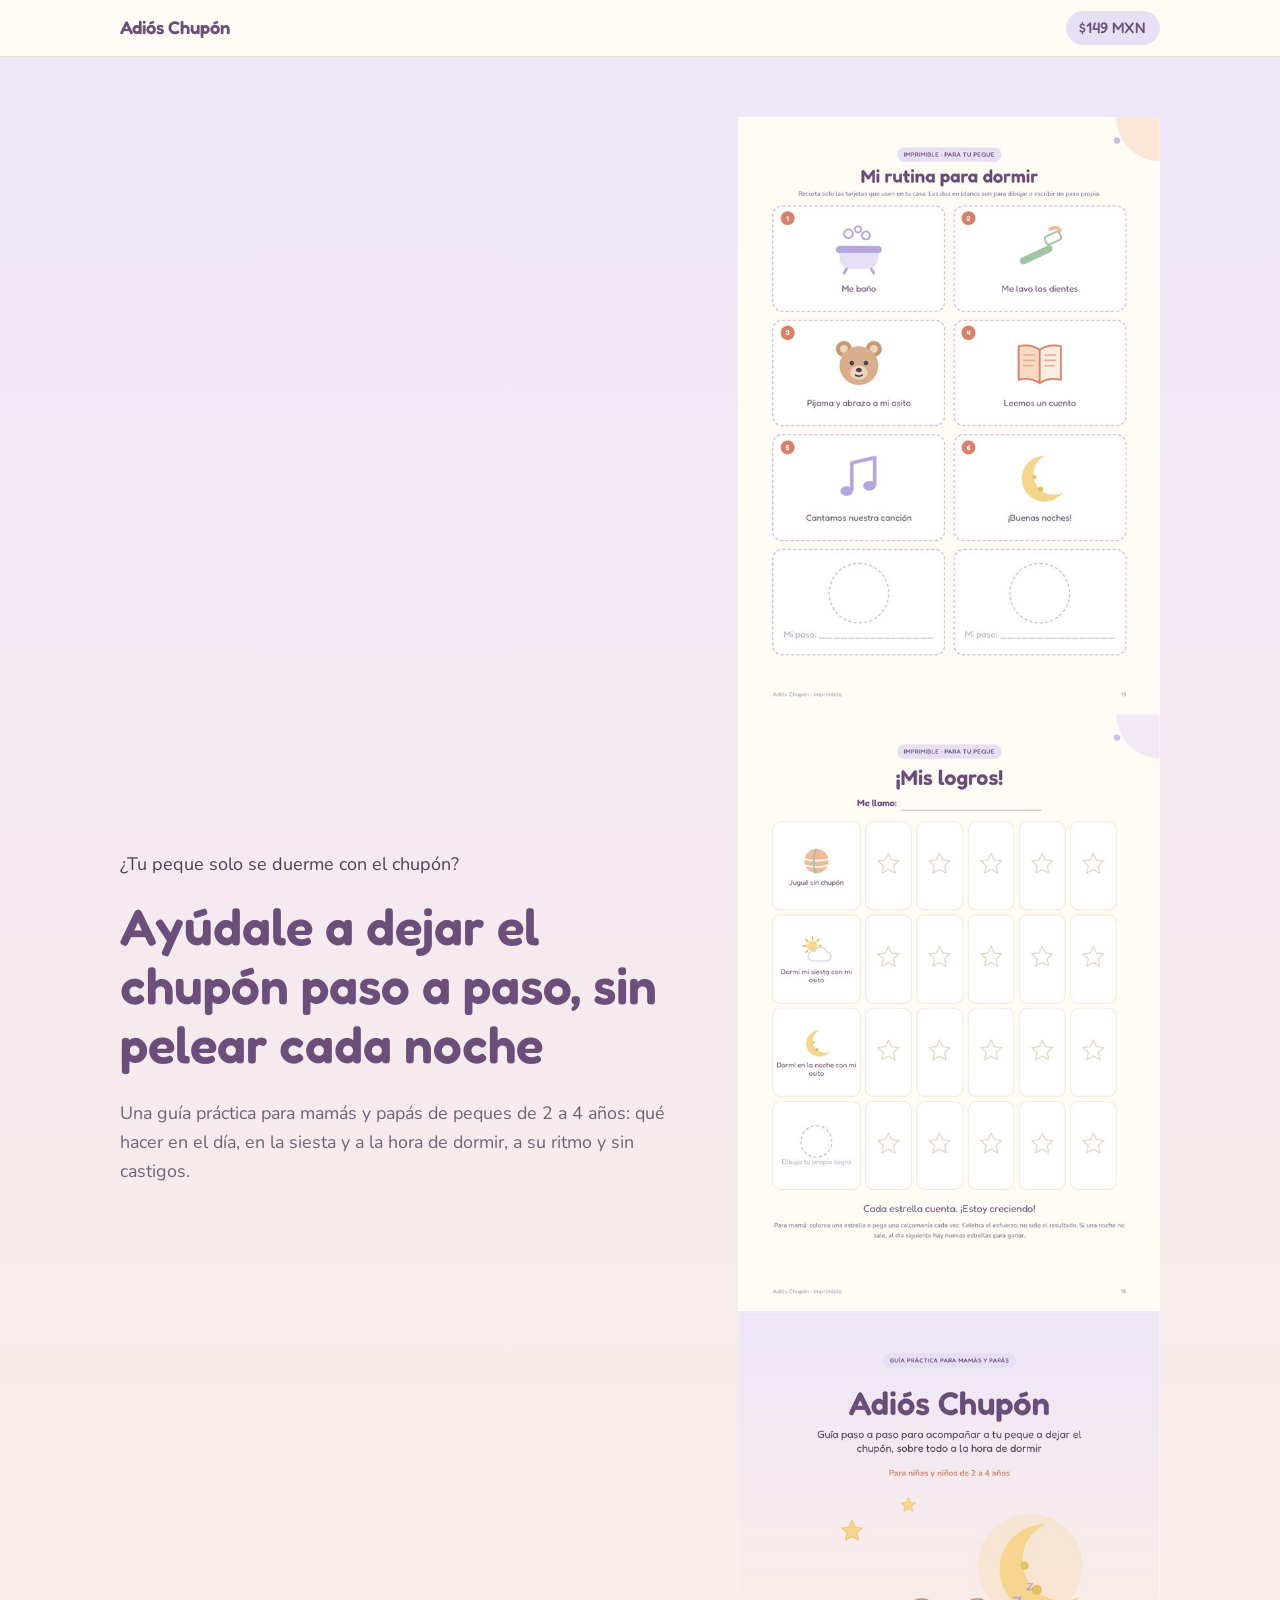
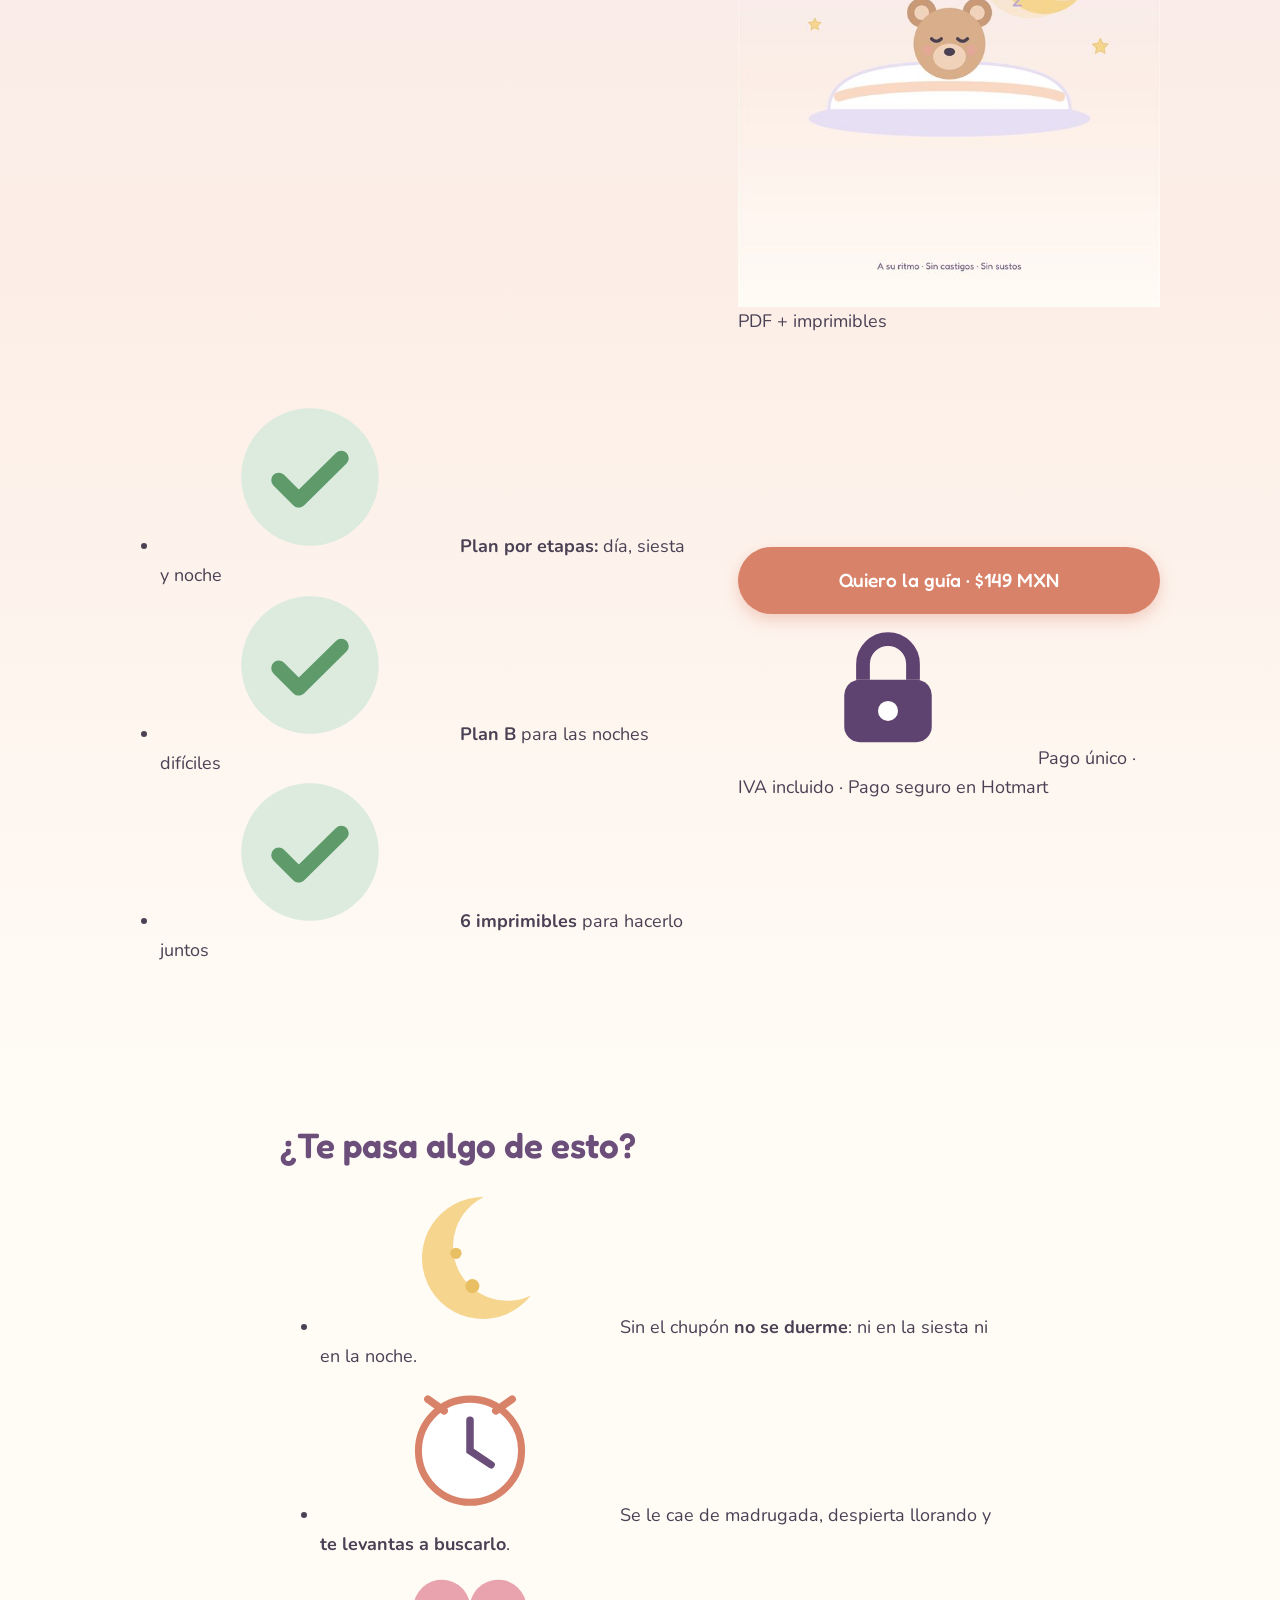
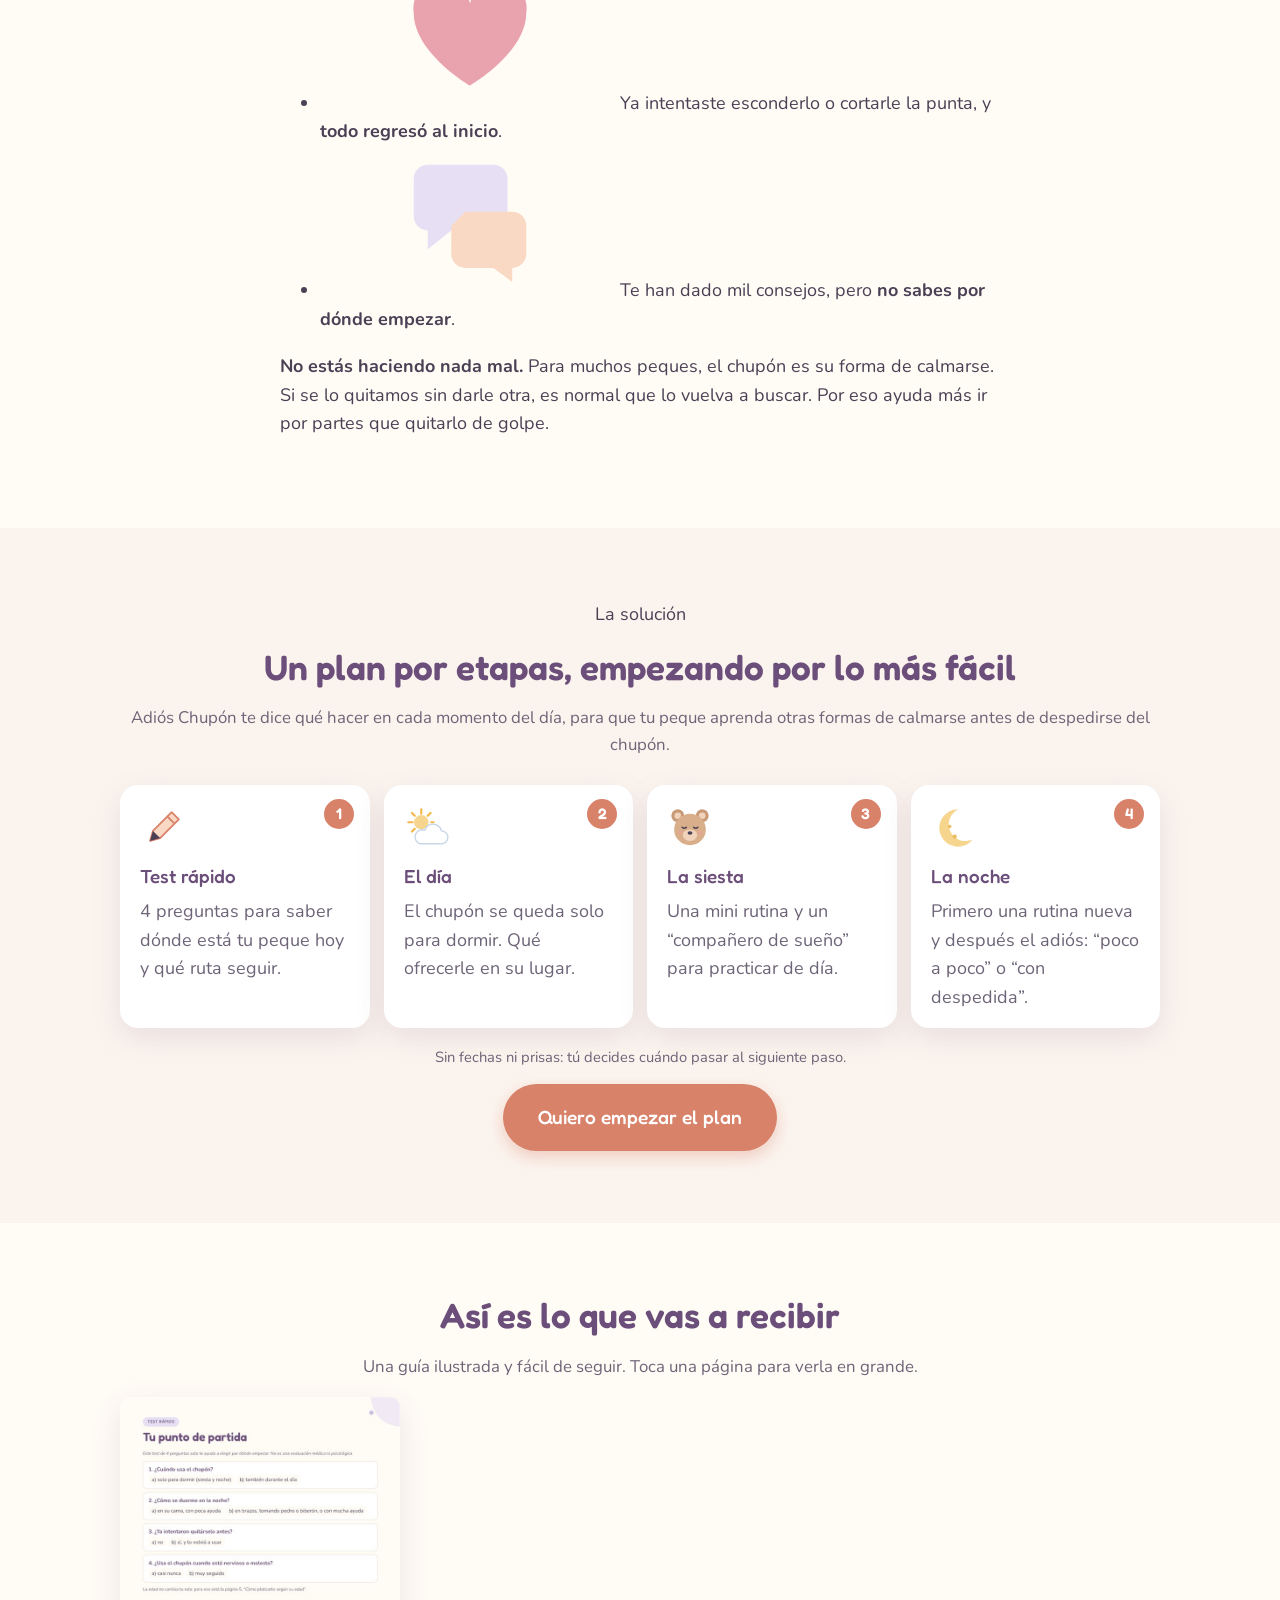
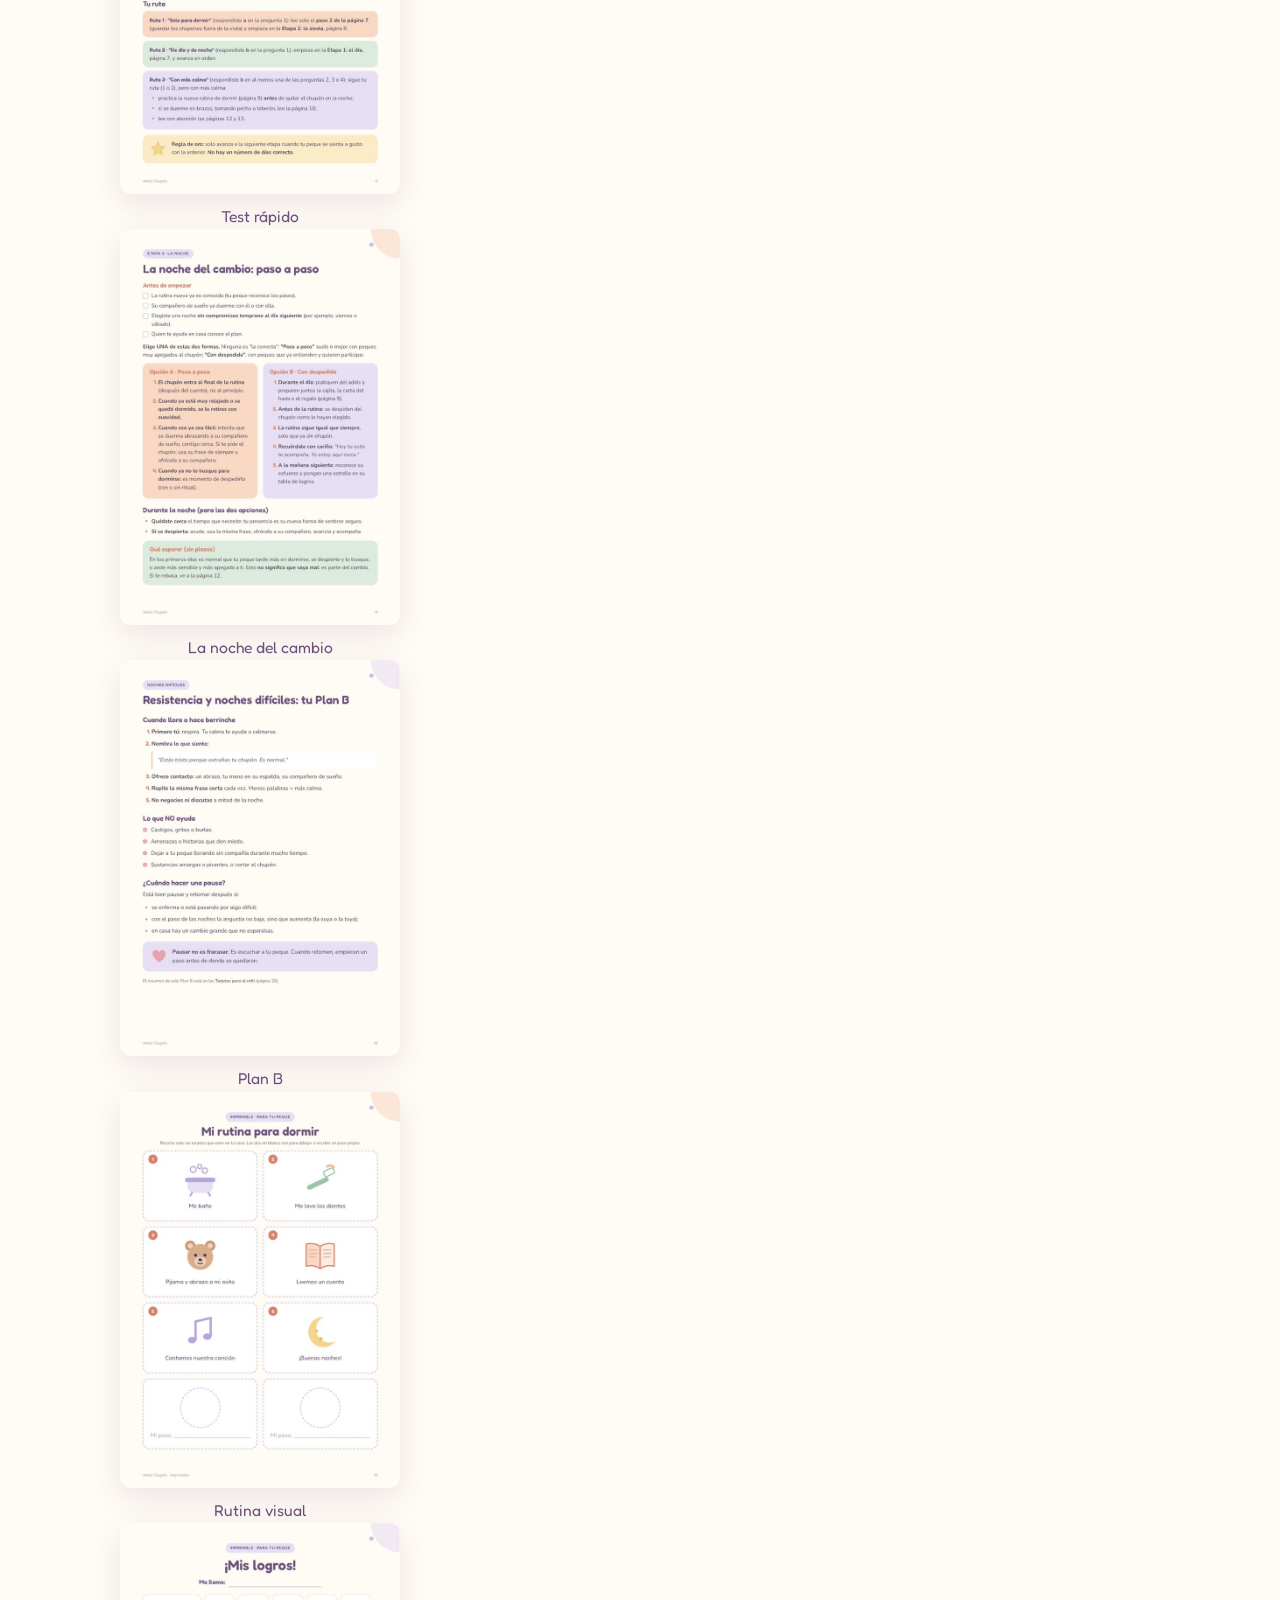
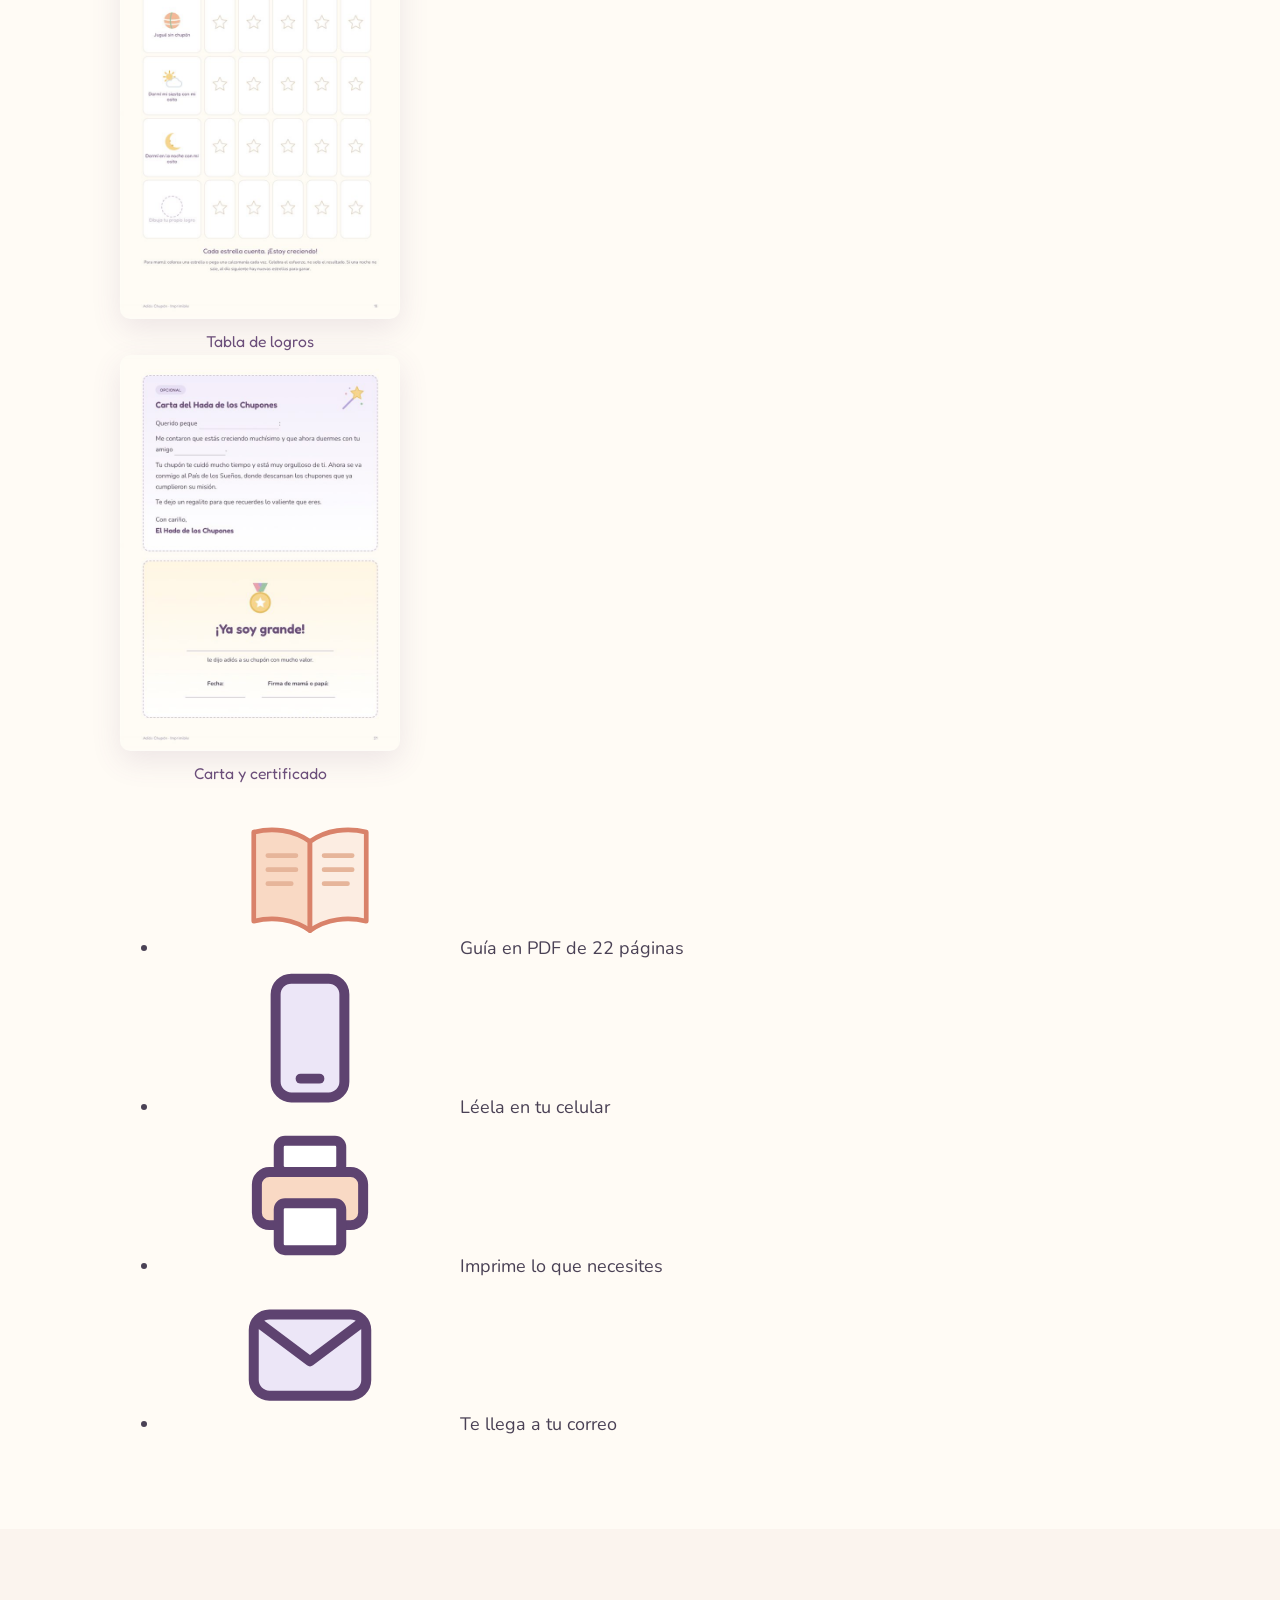
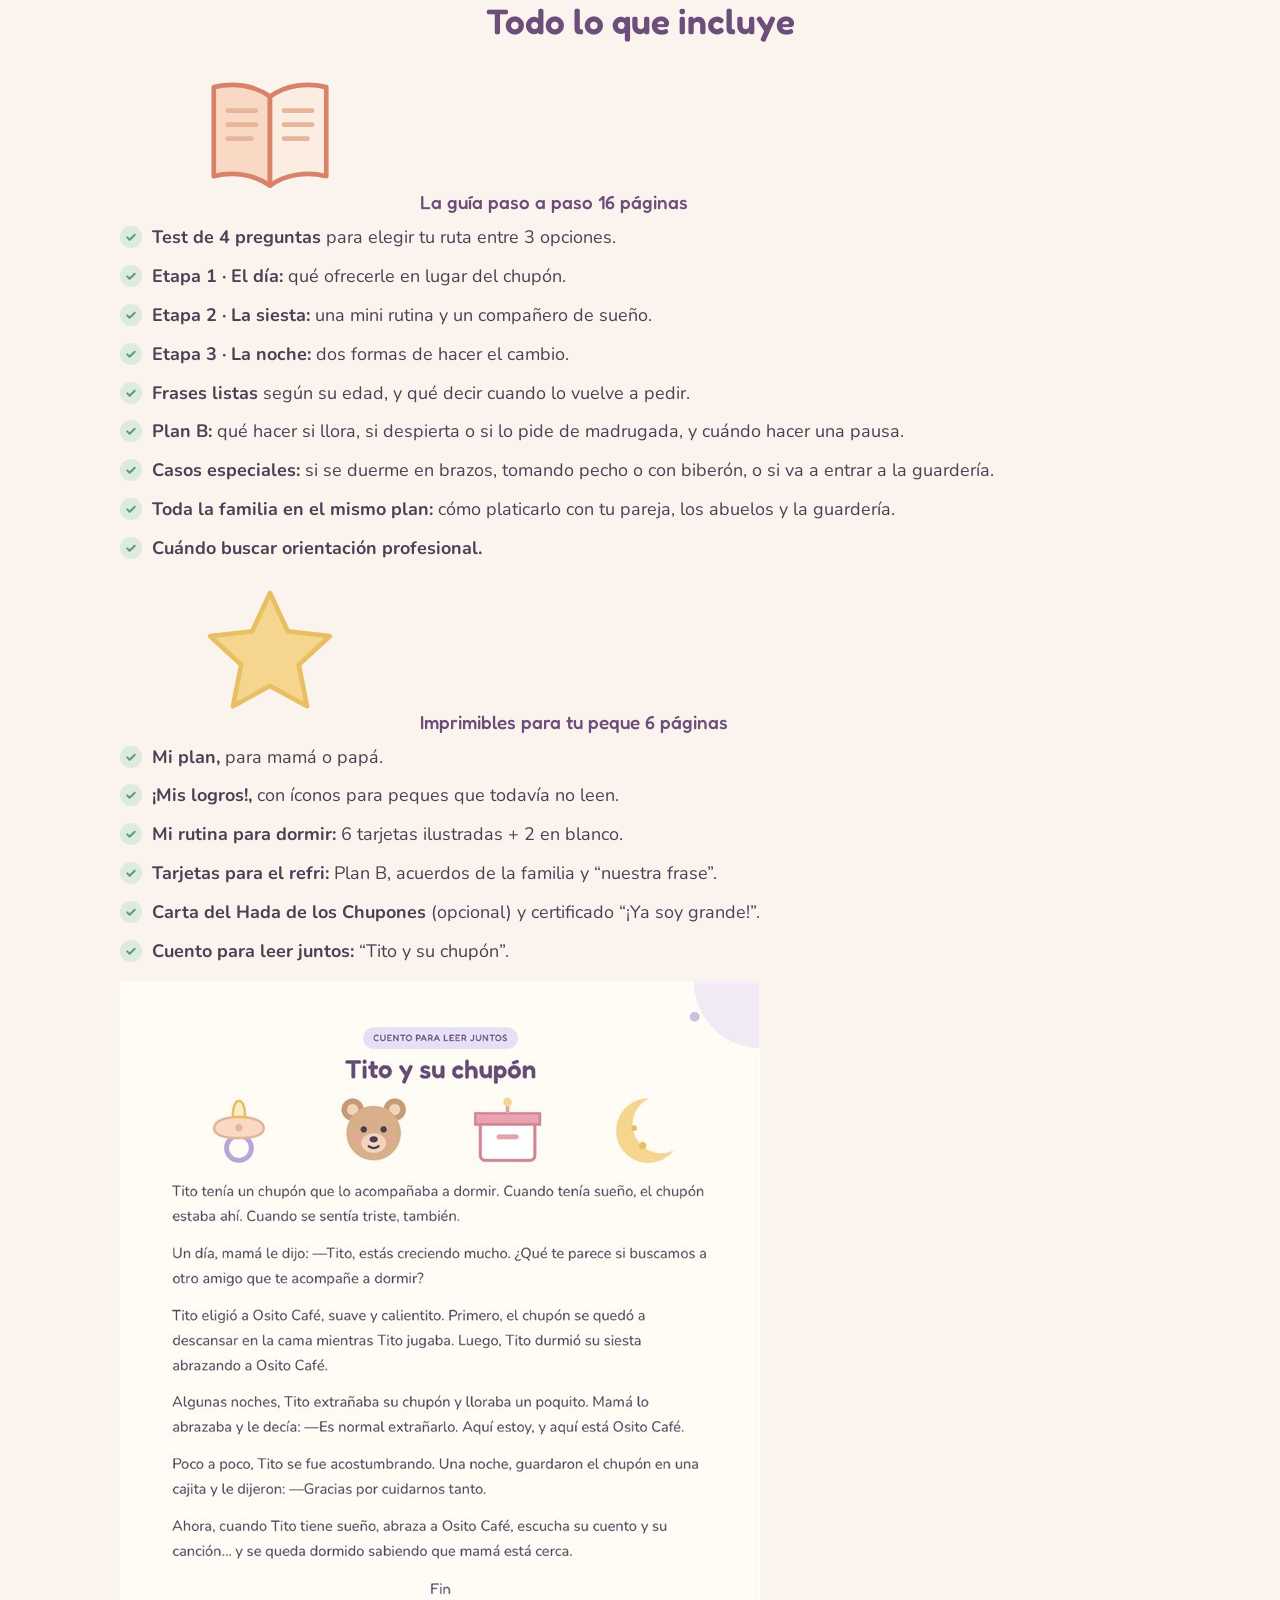
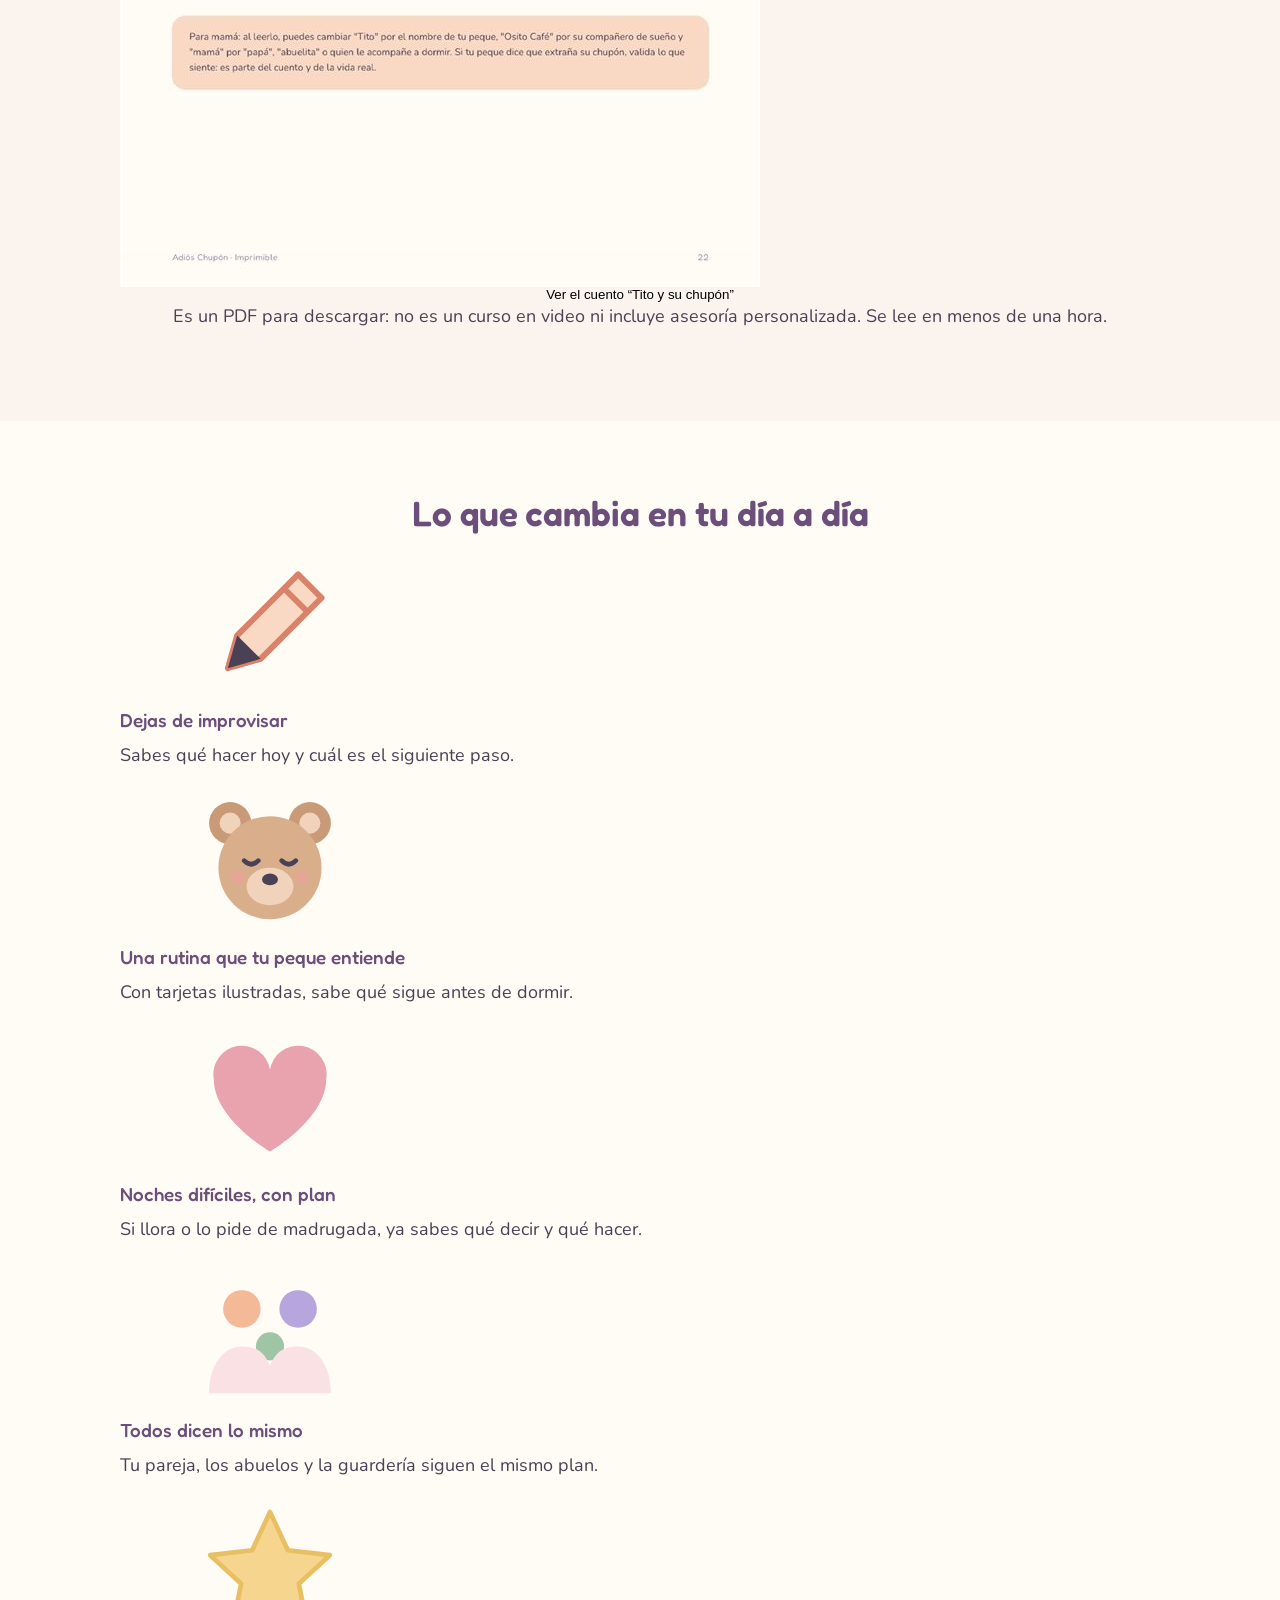
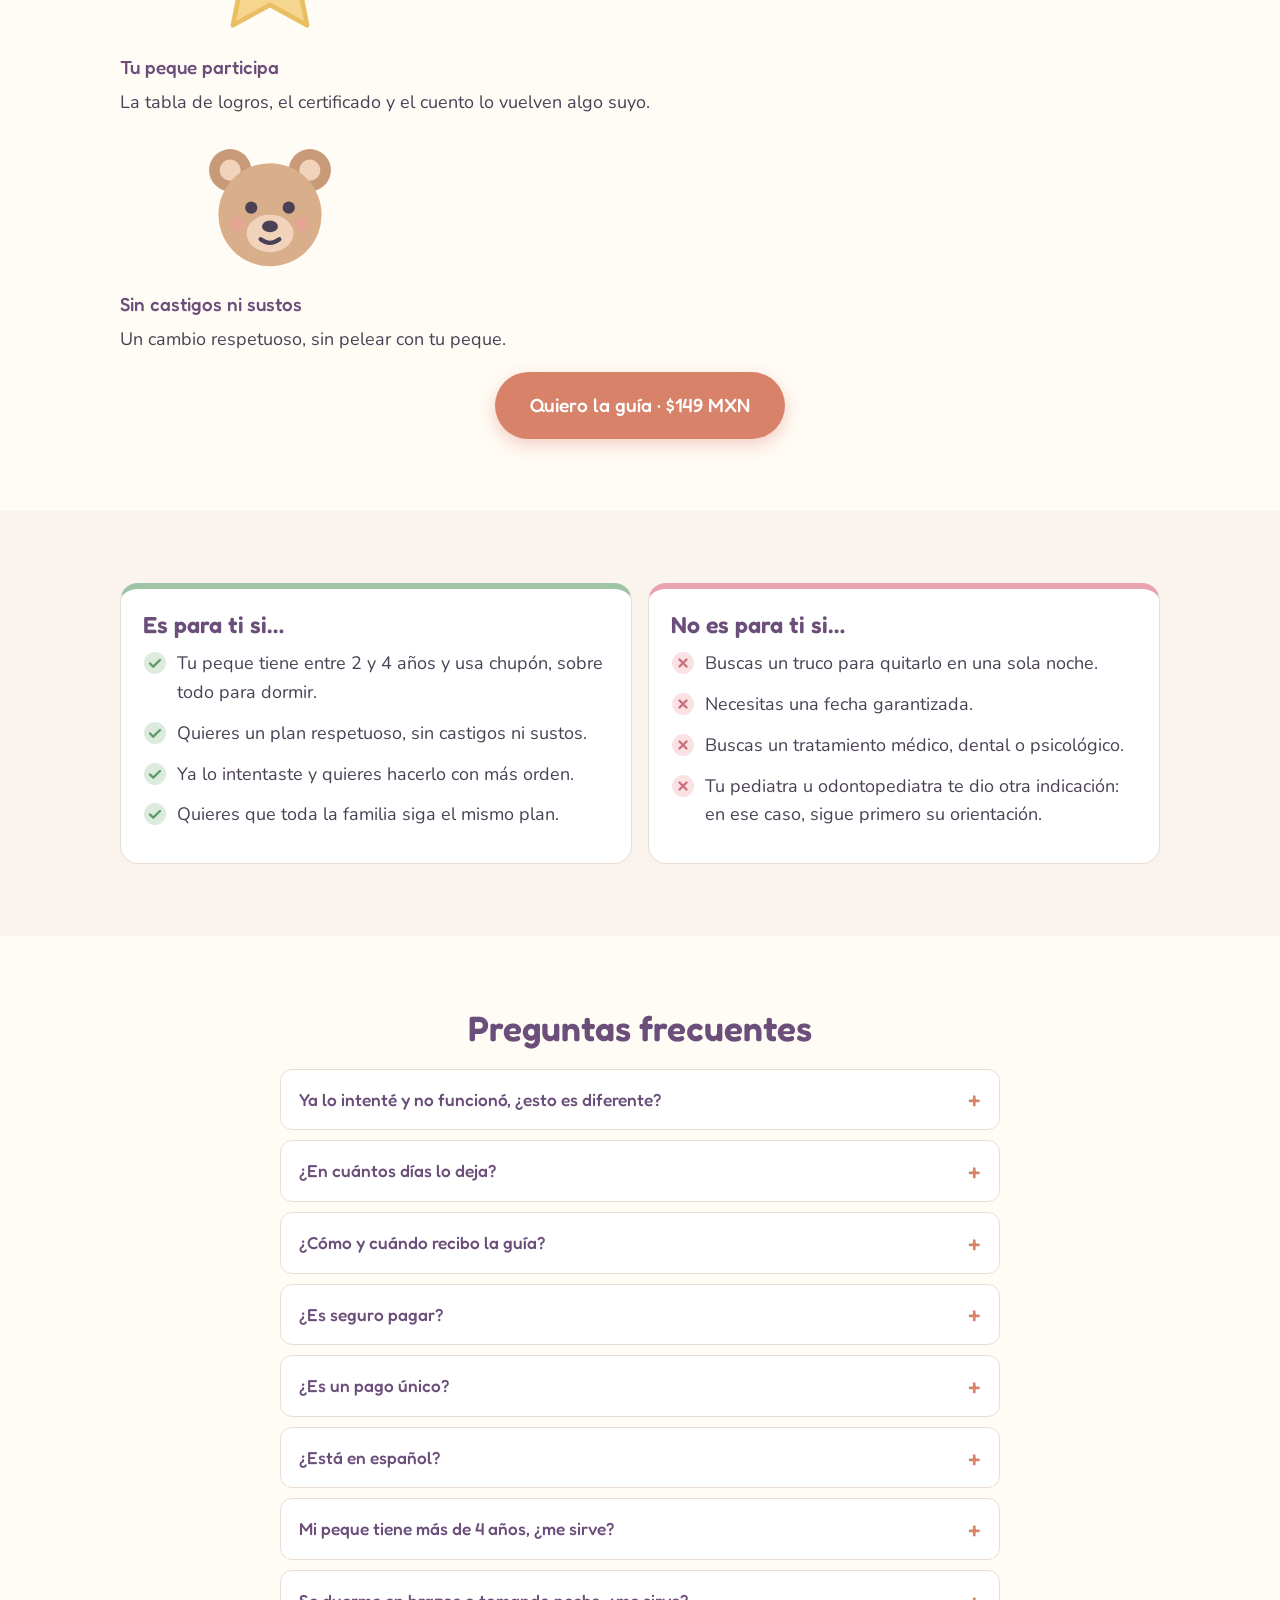
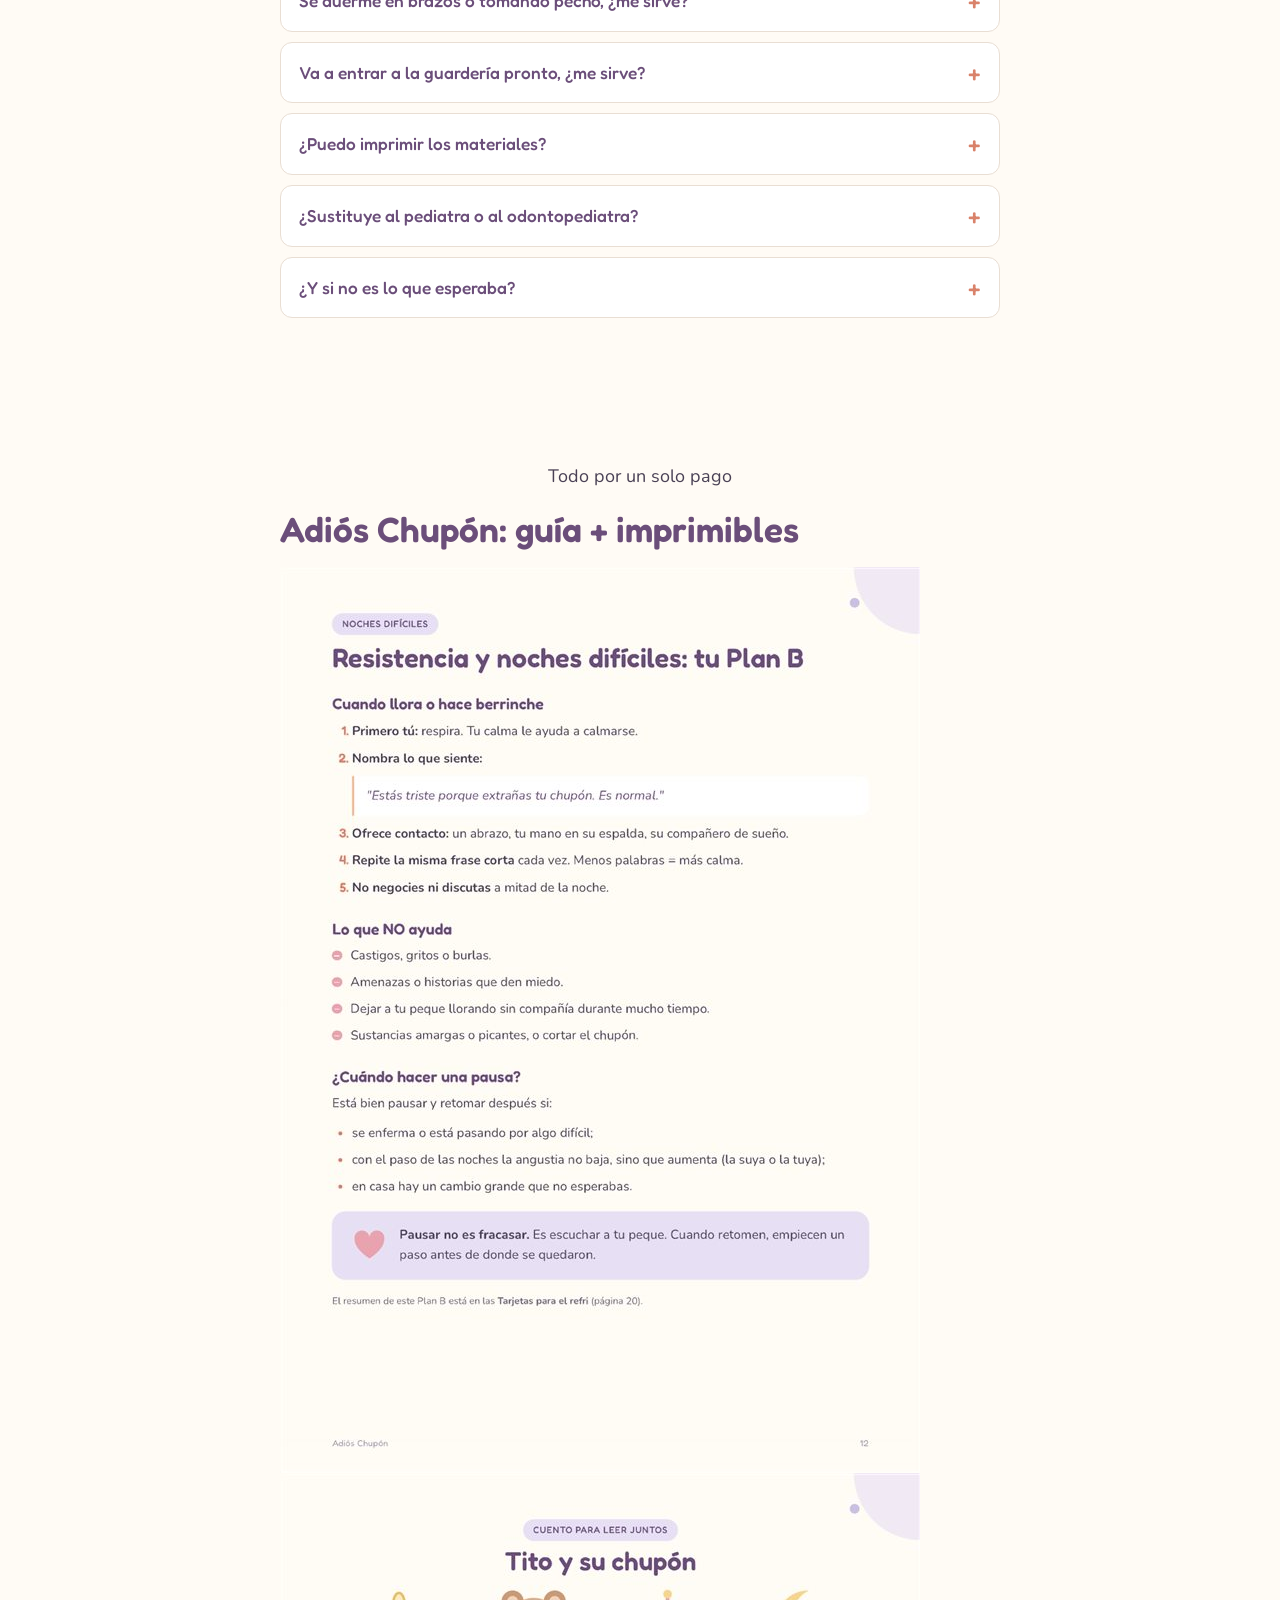
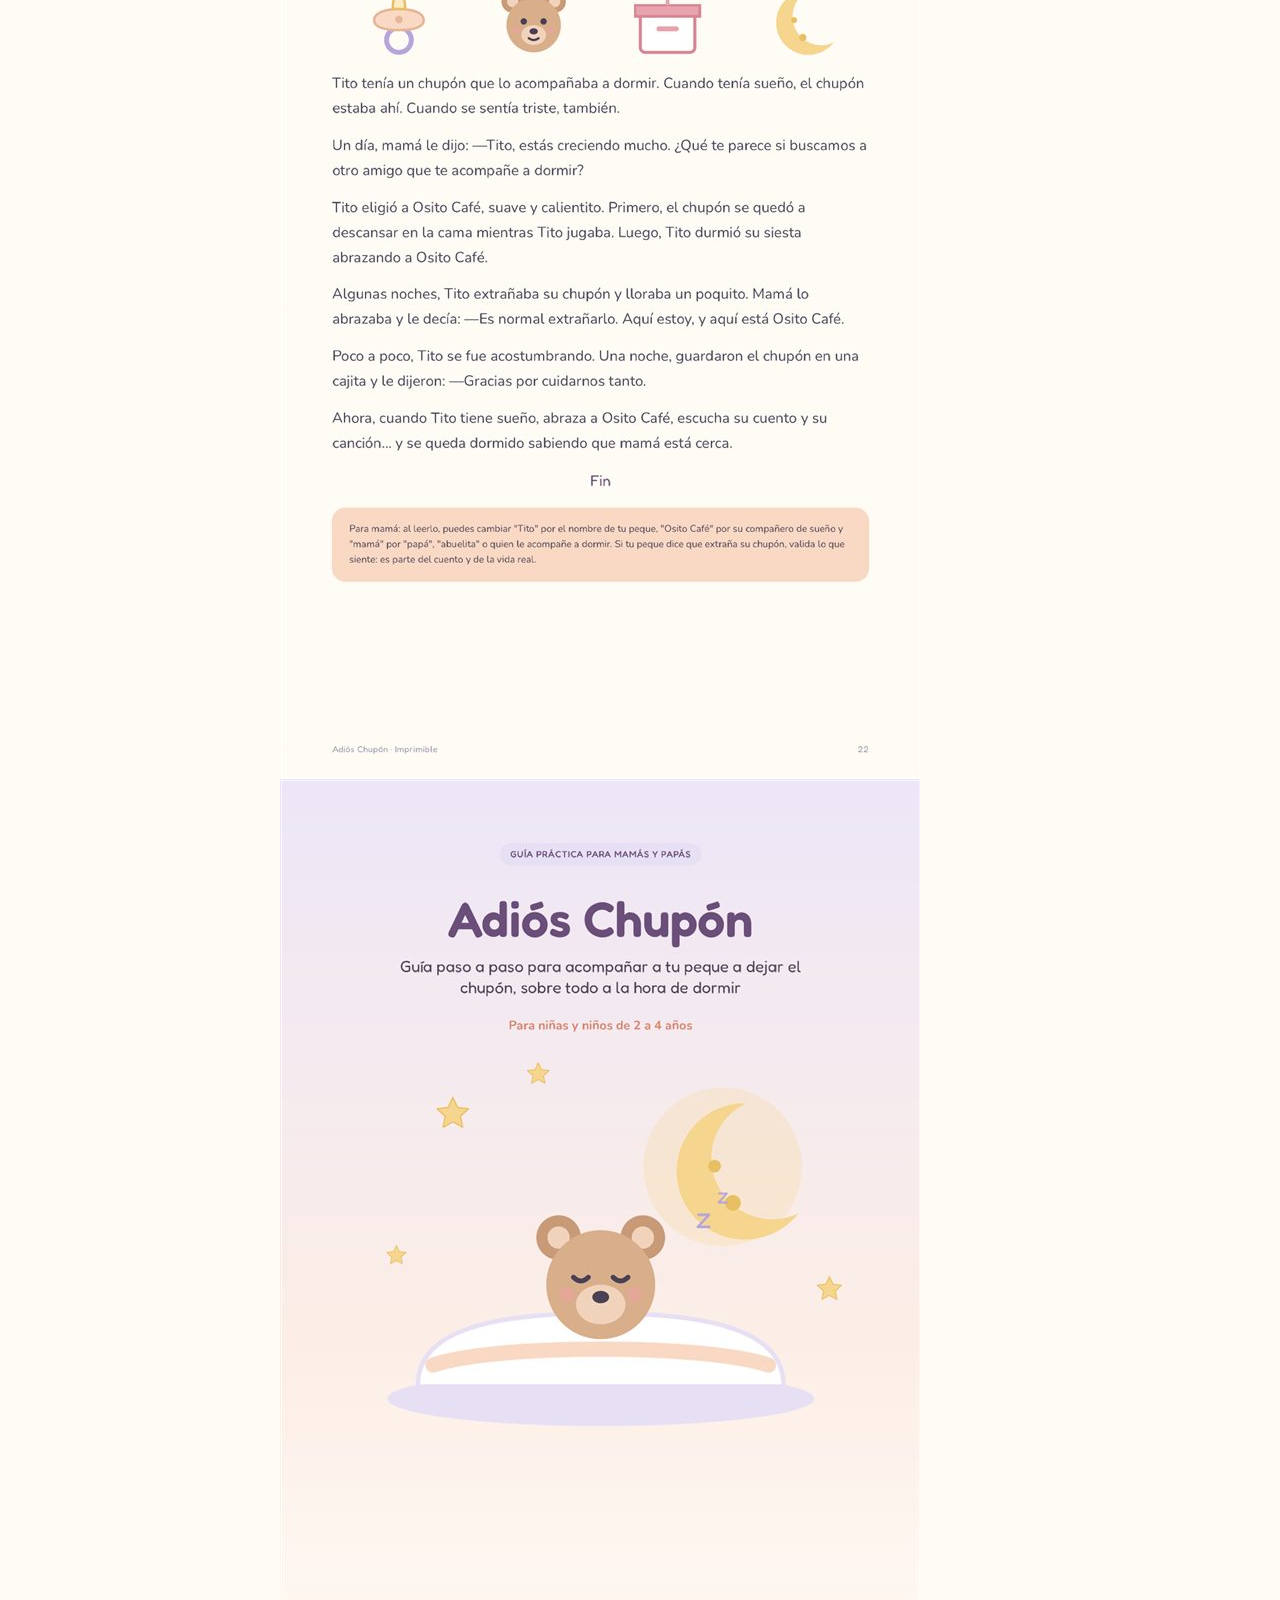
==== commit 8e0f9c1c: "Reformula la página de venta para conversión" ====
--- a/index.html
+++ b/index.html
@@ -56,6 +56,17 @@
  </defs>
 </svg>
 
+<!-- Íconos extra (pago, formato, garantía) -->
+<svg width="0" height="0" style="position:absolute" aria-hidden="true">
+ <defs>
+  <symbol id="i-lock" viewBox="0 0 24 24"><rect x="5" y="10.5" width="14" height="10" rx="2.5" fill="#5E4370"/><path d="M8 10.5V8a4 4 0 0 1 8 0v2.5" stroke="#5E4370" stroke-width="2.2" fill="none"/><circle cx="12" cy="15.5" r="1.6" fill="#fff"/></symbol>
+  <symbol id="i-mail" viewBox="0 0 24 24"><rect x="3" y="5.5" width="18" height="13" rx="2.5" fill="#ECE6F7" stroke="#5E4370" stroke-width="1.6"/><path d="M4 7l8 6 8-6" stroke="#5E4370" stroke-width="1.6" fill="none" stroke-linejoin="round"/></symbol>
+  <symbol id="i-phone" viewBox="0 0 24 24"><rect x="6.5" y="2.5" width="11" height="19" rx="2.5" fill="#ECE6F7" stroke="#5E4370" stroke-width="1.6"/><path d="M10.5 18.5h3" stroke="#5E4370" stroke-width="1.6" stroke-linecap="round"/></symbol>
+  <symbol id="i-print" viewBox="0 0 24 24"><rect x="7" y="3" width="10" height="5" rx="1" fill="#fff" stroke="#5E4370" stroke-width="1.6"/><rect x="3.5" y="8" width="17" height="8.5" rx="2" fill="#F9D9C4" stroke="#5E4370" stroke-width="1.6"/><rect x="7" y="13" width="10" height="7.5" rx="1" fill="#fff" stroke="#5E4370" stroke-width="1.6"/></symbol>
+  <symbol id="i-shield" viewBox="0 0 64 64"><path d="M32 6l20 8v14c0 14-9 25-20 30C21 53 12 42 12 28V14z" fill="#fff" stroke="#5E9A6A" stroke-width="2.5" stroke-linejoin="round"/><path d="M23 32l6 6 12-13" stroke="#5E9A6A" stroke-width="3.5" fill="none" stroke-linecap="round" stroke-linejoin="round"/></symbol>
+ </defs>
+</svg>
+
 <header class="topbar">
  <div class="wrap topbar__in">
   <span class="brand">Adiós Chupón</span>
@@ -65,225 +76,199 @@
 
 <main>
 
-<!-- 1-2 HERO -->
+<!-- 1 · PRIMERA DOBRA: promesa + producto + compra -->
 <section class="hero">
  <div class="wrap hero__grid">
-  <div class="hero__text">
-   <span class="pill">Guía digital para mamás y papás</span>
-   <h1>¿Tu peque solo se duerme con el chupón?</h1>
-   <p class="lead">No estás haciendo nada mal. Para muchos peques, el chupón es su forma de calmarse. Esta guía te da un <strong>plan claro y por pasos</strong> para acompañarle a dejarlo <strong>a su ritmo</strong>: sin castigos, sin sustos y sin pelear cada noche.</p>
-   <a href="#comprar" class="btn btn--big" data-buy>Quiero la guía · $149&nbsp;MXN</a>
-   <ul class="hero__facts">
-    <li>PDF de 22 páginas</li>
-    <li>Para peques de 2 a 4 años</li>
-    <li>Pago único · IVA incluido</li>
-   </ul>
-  </div>
-  <div class="hero__img">
-   <img src="img/portada.jpg" width="640" height="906" alt="Portada de la guía Adiós Chupón con un osito dormido junto a la luna" fetchpriority="high">
-  </div>
- </div>
-</section>
-
-<!-- Empatía -->
+  <div class="hero__copy">
+   <p class="eyebrow">¿Tu peque solo se duerme con el chupón?</p>
+   <h1>Ayúdale a dejar el chupón paso a paso, sin pelear cada noche</h1>
+   <p class="lead">Una guía práctica para mamás y papás de peques de 2 a 4 años: qué hacer en el día, en la siesta y a la hora de dormir, a su ritmo y sin castigos.</p>
+  </div>
+  <div class="hero__media">
+   <div class="mock">
+    <img class="mock__page mock__page--l" src="img/rutina-visual.jpg" width="640" height="906" alt="" aria-hidden="true">
+    <img class="mock__page mock__page--r" src="img/tabla-de-logros.jpg" width="640" height="906" alt="" aria-hidden="true">
+    <img class="mock__cover" src="img/portada.jpg" width="640" height="906" alt="Portada de la guía Adiós Chupón" fetchpriority="high">
+    <span class="mock__badge">PDF + imprimibles</span>
+   </div>
+  </div>
+  <ul class="hero__list">
+   <li><svg aria-hidden="true"><use href="#i-check"/></svg><span><strong>Plan por etapas:</strong> día, siesta y noche</span></li>
+   <li><svg aria-hidden="true"><use href="#i-check"/></svg><span><strong>Plan B</strong> para las noches difíciles</span></li>
+   <li><svg aria-hidden="true"><use href="#i-check"/></svg><span><strong>6 imprimibles</strong> para hacerlo juntos</span></li>
+  </ul>
+  <div class="hero__cta">
+   <a href="#comprar" class="btn btn--big btn--block" data-buy>Quiero la guía · $149&nbsp;MXN</a>
+   <p class="microtrust"><svg aria-hidden="true"><use href="#i-lock"/></svg><span>Pago único · IVA incluido · Pago seguro en Hotmart</span></p>
+  </div>
+ </div>
+</section>
+
+<!-- 2 · IDENTIFICACIÓN CON EL PROBLEMA -->
 <section class="section">
  <div class="wrap narrow">
-  <h2>¿Te suena familiar?</h2>
-  <ul class="feel">
-   <li><svg aria-hidden="true"><use href="#i-moon"/></svg><span>Lo pide para la siesta y para la noche, y sin él no se duerme.</span></li>
-   <li><svg aria-hidden="true"><use href="#i-clock"/></svg><span>Ya intentaste quitárselo… y en la noche todo regresó al inicio.</span></li>
-   <li><svg aria-hidden="true"><use href="#i-heart"/></svg><span>Lo muerde, lo rompe y te pide otro.</span></li>
-   <li><svg aria-hidden="true"><use href="#i-chat"/></svg><span>Has visto muchos consejos, pero no sabes por dónde empezar.</span></li>
+  <h2>¿Te pasa algo de esto?</h2>
+  <ul class="pain">
+   <li><svg aria-hidden="true"><use href="#i-moon"/></svg><span>Sin el chupón <strong>no se duerme</strong>: ni en la siesta ni en la noche.</span></li>
+   <li><svg aria-hidden="true"><use href="#i-clock"/></svg><span>Se le cae de madrugada, despierta llorando y <strong>te levantas a buscarlo</strong>.</span></li>
+   <li><svg aria-hidden="true"><use href="#i-heart"/></svg><span>Ya intentaste esconderlo o cortarle la punta, y <strong>todo regresó al inicio</strong>.</span></li>
+   <li><svg aria-hidden="true"><use href="#i-chat"/></svg><span>Te han dado mil consejos, pero <strong>no sabes por dónde empezar</strong>.</span></li>
   </ul>
-  <div class="note note--lav">
-   <p><strong>No es falta de voluntad.</strong> Cuando quitamos el chupón sin darle a tu peque otra forma de calmarse, es muy común que lo vuelva a pedir. Por eso esta guía no se trata de "trucos": se trata de enseñarle, poco a poco, otras formas de calmarse y dormir.</p>
-  </div>
- </div>
-</section>
-
-<!-- 3 SOLUCIÓN -->
+  <div class="reframe">
+   <p><strong>No estás haciendo nada mal.</strong> Para muchos peques, el chupón es su forma de calmarse. Si se lo quitamos sin darle otra, es normal que lo vuelva a buscar. Por eso ayuda más ir por partes que quitarlo de golpe.</p>
+  </div>
+ </div>
+</section>
+
+<!-- 3 · LA SOLUCIÓN -->
 <section class="section section--soft">
  <div class="wrap">
-  <h2 class="center">Un plan por etapas, a su ritmo</h2>
-  <p class="center sub">Adiós Chupón te lleva paso a paso, empezando por donde tu peque está hoy.</p>
+  <p class="eyebrow center">La solución</p>
+  <h2 class="center">Un plan por etapas, empezando por lo más fácil</h2>
+  <p class="center sub">Adiós Chupón te dice qué hacer en cada momento del día, para que tu peque aprenda otras formas de calmarse antes de despedirse del chupón.</p>
   <ol class="steps">
-   <li class="step">
-    <span class="step__n">0</span>
-    <svg aria-hidden="true"><use href="#i-pencil"/></svg>
-    <h3>Test rápido</h3>
-    <p>4 preguntas para saber por dónde empezar. No es una evaluación médica: solo te orienta.</p>
-   </li>
-   <li class="step">
-    <span class="step__n">1</span>
-    <svg aria-hidden="true"><use href="#i-sun"/></svg>
-    <h3>El día</h3>
-    <p>El chupón se queda solo para dormir. Qué ofrecer en su lugar en cada momento.</p>
-   </li>
-   <li class="step">
-    <span class="step__n">2</span>
-    <svg aria-hidden="true"><use href="#i-bear-sleep"/></svg>
-    <h3>La siesta</h3>
-    <p>Una mini rutina y un "compañero de sueño" para practicar de día.</p>
-   </li>
-   <li class="step">
-    <span class="step__n">3</span>
-    <svg aria-hidden="true"><use href="#i-moon"/></svg>
-    <h3>La noche</h3>
-    <p>Primero una rutina nueva y después el adiós, con dos formas de hacerlo: "poco a poco" o "con despedida".</p>
-   </li>
+   <li class="step"><span class="step__n">1</span><svg aria-hidden="true"><use href="#i-pencil"/></svg><div><h3>Test rápido</h3><p>4 preguntas para saber dónde está tu peque hoy y qué ruta seguir.</p></div></li>
+   <li class="step"><span class="step__n">2</span><svg aria-hidden="true"><use href="#i-sun"/></svg><div><h3>El día</h3><p>El chupón se queda solo para dormir. Qué ofrecerle en su lugar.</p></div></li>
+   <li class="step"><span class="step__n">3</span><svg aria-hidden="true"><use href="#i-bear-sleep"/></svg><div><h3>La siesta</h3><p>Una mini rutina y un “compañero de sueño” para practicar de día.</p></div></li>
+   <li class="step"><span class="step__n">4</span><svg aria-hidden="true"><use href="#i-moon"/></svg><div><h3>La noche</h3><p>Primero una rutina nueva y después el adiós: “poco a poco” o “con despedida”.</p></div></li>
   </ol>
-  <p class="center small">Sin fechas ni números de días: avanzas cuando tu peque se siente a gusto con el paso anterior.</p>
- </div>
-</section>
-
-<!-- 4 BENEFICIOS -->
+  <p class="center small">Sin fechas ni prisas: tú decides cuándo pasar al siguiente paso.</p>
+  <div class="center cta-inline">
+   <a href="#comprar" class="btn btn--big" data-buy>Quiero empezar el plan</a>
+  </div>
+ </div>
+</section>
+
+<!-- 4 · LO QUE RECIBES (visual) -->
+<section class="section" id="previa">
+ <div class="wrap">
+  <h2 class="center">Así es lo que vas a recibir</h2>
+  <p class="center sub">Una guía ilustrada y fácil de seguir. Toca una página para verla en grande.</p>
+  <div class="pages">
+   <figure class="shot"><button type="button" class="shot__btn" data-full="img/test-rapido.jpg" data-cap="Test rápido: tu punto de partida"><img src="img/test-rapido.jpg" width="640" height="906" loading="lazy" alt="Página del test rápido de 4 preguntas"></button><figcaption>Test rápido</figcaption></figure>
+   <figure class="shot"><button type="button" class="shot__btn" data-full="img/noche-del-cambio.jpg" data-cap="La noche del cambio, paso a paso"><img src="img/noche-del-cambio.jpg" width="640" height="906" loading="lazy" alt="Página con las dos formas de hacer el cambio en la noche"></button><figcaption>La noche del cambio</figcaption></figure>
+   <figure class="shot"><button type="button" class="shot__btn" data-full="img/plan-b.jpg" data-cap="Plan B para las noches difíciles"><img src="img/plan-b.jpg" width="640" height="906" loading="lazy" alt="Página del Plan B para noches difíciles"></button><figcaption>Plan B</figcaption></figure>
+   <figure class="shot"><button type="button" class="shot__btn" data-full="img/rutina-visual.jpg" data-cap="Imprimible: mi rutina para dormir"><img src="img/rutina-visual.jpg" width="640" height="906" loading="lazy" alt="Imprimible con tarjetas ilustradas de la rutina para dormir"></button><figcaption>Rutina visual</figcaption></figure>
+   <figure class="shot"><button type="button" class="shot__btn" data-full="img/tabla-de-logros.jpg" data-cap="Imprimible: ¡mis logros!"><img src="img/tabla-de-logros.jpg" width="640" height="906" loading="lazy" alt="Imprimible de tabla de logros con estrellas e íconos"></button><figcaption>Tabla de logros</figcaption></figure>
+   <figure class="shot"><button type="button" class="shot__btn" data-full="img/carta-y-certificado.jpg" data-cap="Imprimible: carta del hada y certificado"><img src="img/carta-y-certificado.jpg" width="640" height="906" loading="lazy" alt="Imprimible con la carta del Hada de los Chupones y el certificado"></button><figcaption>Carta y certificado</figcaption></figure>
+  </div>
+  <ul class="formats">
+   <li><svg aria-hidden="true"><use href="#i-book"/></svg>Guía en PDF de 22 páginas</li>
+   <li><svg aria-hidden="true"><use href="#i-phone"/></svg>Léela en tu celular</li>
+   <li><svg aria-hidden="true"><use href="#i-print"/></svg>Imprime lo que necesites</li>
+   <li><svg aria-hidden="true"><use href="#i-mail"/></svg>Te llega a tu correo</li>
+  </ul>
+ </div>
+</section>
+
+<!-- 5 · CONTENIDO DETALLADO -->
+<section class="section section--soft">
+ <div class="wrap">
+  <h2 class="center">Todo lo que incluye</h2>
+  <div class="inside">
+   <div class="inside__col">
+    <h3 class="inside__title"><svg aria-hidden="true"><use href="#i-book"/></svg>La guía paso a paso <span>16 páginas</span></h3>
+    <ul class="checks">
+     <li><strong>Test de 4 preguntas</strong> para elegir tu ruta entre 3 opciones.</li>
+     <li><strong>Etapa 1 · El día:</strong> qué ofrecerle en lugar del chupón.</li>
+     <li><strong>Etapa 2 · La siesta:</strong> una mini rutina y un compañero de sueño.</li>
+     <li><strong>Etapa 3 · La noche:</strong> dos formas de hacer el cambio.</li>
+     <li><strong>Frases listas</strong> según su edad, y qué decir cuando lo vuelve a pedir.</li>
+     <li><strong>Plan B:</strong> qué hacer si llora, si despierta o si lo pide de madrugada, y cuándo hacer una pausa.</li>
+     <li><strong>Casos especiales:</strong> si se duerme en brazos, tomando pecho o con biberón, o si va a entrar a la guardería.</li>
+     <li><strong>Toda la familia en el mismo plan:</strong> cómo platicarlo con tu pareja, los abuelos y la guardería.</li>
+     <li><strong>Cuándo buscar orientación profesional.</strong></li>
+    </ul>
+   </div>
+   <div class="inside__col">
+    <h3 class="inside__title"><svg aria-hidden="true"><use href="#i-star"/></svg>Imprimibles para tu peque <span>6 páginas</span></h3>
+    <ul class="checks">
+     <li><strong>Mi plan,</strong> para mamá o papá.</li>
+     <li><strong>¡Mis logros!,</strong> con íconos para peques que todavía no leen.</li>
+     <li><strong>Mi rutina para dormir:</strong> 6 tarjetas ilustradas + 2 en blanco.</li>
+     <li><strong>Tarjetas para el refri:</strong> Plan B, acuerdos de la familia y “nuestra frase”.</li>
+     <li><strong>Carta del Hada de los Chupones</strong> (opcional) y certificado “¡Ya soy grande!”.</li>
+     <li><strong>Cuento para leer juntos:</strong> “Tito y su chupón”.</li>
+    </ul>
+    <button type="button" class="shot__btn inside__img" data-full="img/cuento.jpg" data-cap="Cuento para leer juntos: Tito y su chupón"><img src="img/cuento.jpg" width="640" height="906" loading="lazy" alt="Página del cuento Tito y su chupón"><span>Ver el cuento “Tito y su chupón”</span></button>
+   </div>
+  </div>
+  <p class="note-plain center">Es un PDF para descargar: no es un curso en video ni incluye asesoría personalizada. Se lee en menos de una hora.</p>
+ </div>
+</section>
+
+<!-- 6 · BENEFICIOS PARA LA RUTINA -->
 <section class="section">
  <div class="wrap">
-  <h2 class="center">Lo que vas a tener en tus manos</h2>
-  <div class="cards">
-   <article class="card">
-    <svg aria-hidden="true"><use href="#i-pencil"/></svg>
-    <h3>Sabrás por dónde empezar</h3>
-    <p>Un test de 4 preguntas te indica tu ruta, sin adivinar.</p>
-   </article>
-   <article class="card">
-    <svg aria-hidden="true"><use href="#i-chat"/></svg>
-    <h3>Frases listas para usar</h3>
-    <p>Qué decirle según su edad y qué decir cuando lo pide de nuevo.</p>
-   </article>
-   <article class="card">
-    <svg aria-hidden="true"><use href="#i-heart"/></svg>
-    <h3>Un Plan B para las noches difíciles</h3>
-    <p>Qué hacer si llora, si se despierta o si te lo vuelve a pedir, y cuándo está bien hacer una pausa.</p>
-   </article>
-   <article class="card">
-    <svg aria-hidden="true"><use href="#i-family"/></svg>
-    <h3>Toda la familia en el mismo equipo</h3>
-    <p>Cómo platicarlo con tu pareja, los abuelos y la guardería.</p>
-   </article>
-   <article class="card">
-    <svg aria-hidden="true"><use href="#i-bear"/></svg>
-    <h3>Respuestas para casos frecuentes</h3>
-    <p>Si se duerme en brazos, tomando pecho o con biberón, o si va a entrar a la guardería.</p>
-   </article>
-   <article class="card">
-    <svg aria-hidden="true"><use href="#i-star"/></svg>
-    <h3>Material para tu peque</h3>
-    <p>Tabla de logros, rutina visual, carta del hada, certificado y un cuento para leer juntos.</p>
-   </article>
-  </div>
- </div>
-</section>
-
-<!-- 5 PREVIA -->
-<section class="section section--soft" id="previa">
- <div class="wrap">
-  <h2 class="center">Así se ve por dentro</h2>
-  <p class="center sub">Toca una página para verla más grande.</p>
-  <div class="gallery" role="list">
-   <figure class="shot" role="listitem"><button type="button" class="shot__btn" data-full="img/test-rapido.jpg" data-cap="Test rápido: tu punto de partida"><img src="img/test-rapido.jpg" width="640" height="906" loading="lazy" alt="Página del test rápido de 4 preguntas"></button><figcaption>Test rápido</figcaption></figure>
-   <figure class="shot" role="listitem"><button type="button" class="shot__btn" data-full="img/noche-del-cambio.jpg" data-cap="La noche del cambio: paso a paso"><img src="img/noche-del-cambio.jpg" width="640" height="906" loading="lazy" alt="Página con las dos formas de hacer la transición en la noche"></button><figcaption>La noche del cambio</figcaption></figure>
-   <figure class="shot" role="listitem"><button type="button" class="shot__btn" data-full="img/plan-b.jpg" data-cap="Tu Plan B para las noches difíciles"><img src="img/plan-b.jpg" width="640" height="906" loading="lazy" alt="Página del Plan B para noches difíciles"></button><figcaption>Plan B</figcaption></figure>
-   <figure class="shot" role="listitem"><button type="button" class="shot__btn" data-full="img/tabla-de-logros.jpg" data-cap="Imprimible: tabla de logros"><img src="img/tabla-de-logros.jpg" width="640" height="906" loading="lazy" alt="Imprimible de tabla de logros con estrellas e íconos"></button><figcaption>Tabla de logros</figcaption></figure>
-   <figure class="shot" role="listitem"><button type="button" class="shot__btn" data-full="img/rutina-visual.jpg" data-cap="Imprimible: mi rutina para dormir"><img src="img/rutina-visual.jpg" width="640" height="906" loading="lazy" alt="Imprimible con tarjetas ilustradas de la rutina para dormir"></button><figcaption>Rutina visual</figcaption></figure>
-   <figure class="shot" role="listitem"><button type="button" class="shot__btn" data-full="img/carta-y-certificado.jpg" data-cap="Imprimible: carta del hada y certificado"><img src="img/carta-y-certificado.jpg" width="640" height="906" loading="lazy" alt="Imprimible con la carta del hada de los chupones y el certificado"></button><figcaption>Carta y certificado</figcaption></figure>
-   <figure class="shot" role="listitem"><button type="button" class="shot__btn" data-full="img/cuento.jpg" data-cap="Cuento para leer juntos: Tito y su chupón"><img src="img/cuento.jpg" width="640" height="906" loading="lazy" alt="Página del cuento Tito y su chupón"></button><figcaption>Cuento</figcaption></figure>
-  </div>
- </div>
-</section>
-
-<!-- 6 INCLUYE -->
-<section class="section">
- <div class="wrap incl">
-  <div>
-   <h2>Qué incluye</h2>
-   <p class="sub">Una guía en PDF de <strong>22 páginas</strong> para leer en tu celular o imprimir.</p>
-   <h3>La guía (16 páginas)</h3>
-   <ul class="checks">
-    <li>Cómo entender la relación de tu peque con el chupón</li>
-    <li>Cómo preparar la transición y cuándo es mejor esperar</li>
-    <li>Cómo platicarlo según su edad</li>
-    <li>Test rápido de 4 preguntas y 3 rutas</li>
-    <li>Etapa 1: el día · Etapa 2: la siesta · Etapa 3: la noche</li>
-    <li>Si se duerme en brazos, tomando pecho o con biberón</li>
-    <li>Plan B para las noches difíciles</li>
-    <li>Qué hacer cuando lo vuelve a pedir, lo muerde o empieza con el dedo</li>
-    <li>Cómo ponerse de acuerdo en familia</li>
-    <li>Preguntas frecuentes</li>
-    <li>Cuándo buscar orientación profesional</li>
-   </ul>
-  </div>
-  <div>
-   <h3>Imprimibles (6 páginas)</h3>
-   <ul class="checks">
-    <li>Mi plan (para mamá o papá)</li>
-    <li>¡Mis logros! con íconos para peques que todavía no leen</li>
-    <li>Mi rutina para dormir: 6 tarjetas ilustradas + 2 en blanco</li>
-    <li>Tarjetas para el refri: Plan B, acuerdos de la familia y "nuestra frase"</li>
-    <li>Carta del Hada de los Chupones (opcional) y certificado "¡Ya soy grande!"</li>
-    <li>Cuento para leer juntos: "Tito y su chupón"</li>
-   </ul>
-   <div class="note note--sun">
-    <p><strong>Importante:</strong> es un PDF para descargar. No es un curso en video ni incluye asesoría personalizada.</p>
-   </div>
-  </div>
- </div>
-</section>
-
-<!-- 7 PARA QUIÉN -->
+  <h2 class="center">Lo que cambia en tu día a día</h2>
+  <div class="benefits">
+   <article class="benefit"><svg aria-hidden="true"><use href="#i-pencil"/></svg><div><h3>Dejas de improvisar</h3><p>Sabes qué hacer hoy y cuál es el siguiente paso.</p></div></article>
+   <article class="benefit"><svg aria-hidden="true"><use href="#i-bear-sleep"/></svg><div><h3>Una rutina que tu peque entiende</h3><p>Con tarjetas ilustradas, sabe qué sigue antes de dormir.</p></div></article>
+   <article class="benefit"><svg aria-hidden="true"><use href="#i-heart"/></svg><div><h3>Noches difíciles, con plan</h3><p>Si llora o lo pide de madrugada, ya sabes qué decir y qué hacer.</p></div></article>
+   <article class="benefit"><svg aria-hidden="true"><use href="#i-family"/></svg><div><h3>Todos dicen lo mismo</h3><p>Tu pareja, los abuelos y la guardería siguen el mismo plan.</p></div></article>
+   <article class="benefit"><svg aria-hidden="true"><use href="#i-star"/></svg><div><h3>Tu peque participa</h3><p>La tabla de logros, el certificado y el cuento lo vuelven algo suyo.</p></div></article>
+   <article class="benefit"><svg aria-hidden="true"><use href="#i-bear"/></svg><div><h3>Sin castigos ni sustos</h3><p>Un cambio respetuoso, sin pelear con tu peque.</p></div></article>
+  </div>
+  <div class="center cta-inline">
+   <a href="#comprar" class="btn btn--big" data-buy>Quiero la guía · $149&nbsp;MXN</a>
+  </div>
+ </div>
+</section>
+
+<!-- 7 · PARA QUIÉN ES -->
 <section class="section section--soft">
  <div class="wrap two">
   <div class="box box--yes">
    <h2>Es para ti si…</h2>
    <ul class="yes">
-    <li><svg aria-hidden="true"><use href="#i-check"/></svg>tu peque tiene entre 2 y 4 años y todavía usa chupón, sobre todo para dormir;</li>
-    <li><svg aria-hidden="true"><use href="#i-check"/></svg>quieres un plan respetuoso, sin castigos ni sustos;</li>
-    <li><svg aria-hidden="true"><use href="#i-check"/></svg>ya lo intentaste y quieres hacerlo con más orden;</li>
-    <li><svg aria-hidden="true"><use href="#i-check"/></svg>quieres que tu pareja, los abuelos o la guardería sigan el mismo plan.</li>
+    <li><svg aria-hidden="true"><use href="#i-check"/></svg><span>Tu peque tiene entre 2 y 4 años y usa chupón, sobre todo para dormir.</span></li>
+    <li><svg aria-hidden="true"><use href="#i-check"/></svg><span>Quieres un plan respetuoso, sin castigos ni sustos.</span></li>
+    <li><svg aria-hidden="true"><use href="#i-check"/></svg><span>Ya lo intentaste y quieres hacerlo con más orden.</span></li>
+    <li><svg aria-hidden="true"><use href="#i-check"/></svg><span>Quieres que toda la familia siga el mismo plan.</span></li>
    </ul>
   </div>
   <div class="box box--no">
    <h2>No es para ti si…</h2>
    <ul class="no">
-    <li><svg aria-hidden="true"><use href="#i-x"/></svg>buscas un truco para quitarlo en una sola noche;</li>
-    <li><svg aria-hidden="true"><use href="#i-x"/></svg>necesitas una fecha garantizada;</li>
-    <li><svg aria-hidden="true"><use href="#i-x"/></svg>buscas un tratamiento médico, dental o psicológico;</li>
-    <li><svg aria-hidden="true"><use href="#i-x"/></svg>tu peque tiene una indicación específica de su pediatra u odontopediatra: en ese caso, sigue primero su orientación.</li>
+    <li><svg aria-hidden="true"><use href="#i-x"/></svg><span>Buscas un truco para quitarlo en una sola noche.</span></li>
+    <li><svg aria-hidden="true"><use href="#i-x"/></svg><span>Necesitas una fecha garantizada.</span></li>
+    <li><svg aria-hidden="true"><use href="#i-x"/></svg><span>Buscas un tratamiento médico, dental o psicológico.</span></li>
+    <li><svg aria-hidden="true"><use href="#i-x"/></svg><span>Tu pediatra u odontopediatra te dio otra indicación: en ese caso, sigue primero su orientación.</span></li>
    </ul>
   </div>
  </div>
 </section>
 
-<!-- Honestidad -->
-<section class="section">
- <div class="wrap narrow">
-  <div class="note note--peach center">
-   <svg class="note__icon" aria-hidden="true"><use href="#i-heart"/></svg>
-   <h2>Cada peque es diferente</h2>
-   <p>No prometemos fechas ni resultados garantizados. Algunos peques lo dejan rápido y otros necesitan más tiempo; las dos cosas son normales. Te damos un plan respetuoso y realista para que no tengas que improvisar.</p>
-   <p class="small">Esta guía es material educativo de acompañamiento para casa. No sustituye la consulta con tu pediatra u odontopediatra.</p>
-  </div>
- </div>
-</section>
-
-<!-- 8 FAQ -->
-<section class="section section--soft" id="preguntas">
+<!-- 8 · OBJECIONES Y PREGUNTAS FRECUENTES -->
+<section class="section" id="preguntas">
  <div class="wrap narrow">
   <h2 class="center">Preguntas frecuentes</h2>
   <div class="faq">
    <details>
-    <summary>¿Cómo recibo la guía?</summary>
-    <p>Es un PDF para descargar. Recibes el acceso en el correo que registres al comprar, una vez que se confirme tu pago.</p>
-   </details>
-   <details>
-    <summary>¿Es un curso?</summary>
-    <p>No. Es una guía en PDF de 22 páginas, con material imprimible. Se lee en menos de una hora.</p>
+    <summary>Ya lo intenté y no funcionó, ¿esto es diferente?</summary>
+    <p>Muchas veces el chupón se quita de golpe y sin darle a tu peque otra forma de calmarse; por eso lo vuelve a pedir. Esta guía va por etapas (primero el día, luego la siesta y al final la noche) e incluye un Plan B para cuando lo pide de nuevo.</p>
    </details>
    <details>
     <summary>¿En cuántos días lo deja?</summary>
     <p>Depende de cada peque. La guía no maneja fechas: te ayuda a avanzar paso a paso, cuando tu peque esté listo para el siguiente paso.</p>
    </details>
    <details>
+    <summary>¿Cómo y cuándo recibo la guía?</summary>
+    <p>Es un PDF para descargar. Recibes el acceso en el correo que registres al comprar, una vez que se confirme tu pago. La puedes leer en el celular o imprimir.</p>
+   </details>
+   <details>
+    <summary>¿Es seguro pagar?</summary>
+    <p>Sí. El pago se hace en la página de Hotmart, una plataforma de pagos para productos digitales. Ahí verás los métodos de pago disponibles antes de pagar.</p>
+   </details>
+   <details>
+    <summary>¿Es un pago único?</summary>
+    <p>Sí. Pagas $149 MXN (IVA incluido) una sola vez. No es una suscripción.</p>
+   </details>
+   <details>
+    <summary>¿Está en español?</summary>
+    <p>Sí. La guía y todos los imprimibles están en español.</p>
+   </details>
+   <details>
     <summary>Mi peque tiene más de 4 años, ¿me sirve?</summary>
     <p>Sí: los pasos son los mismos y la guía incluye ideas para invitarle a participar más. Si notas cambios en sus dientes o en su boca, consulta también a su odontopediatra.</p>
    </details>
@@ -301,7 +286,7 @@
    </details>
    <details>
     <summary>¿Sustituye al pediatra o al odontopediatra?</summary>
-    <p>No. Es una guía de acompañamiento para casa. La guía incluye una sección sobre cuándo conviene buscar orientación profesional.</p>
+    <p>No. Es una guía de acompañamiento para casa. Incluye una sección sobre cuándo conviene buscar orientación profesional.</p>
    </details>
    <details data-guarantee>
     <summary>¿Y si no es lo que esperaba?</summary>
@@ -311,23 +296,49 @@
  </div>
 </section>
 
-<!-- 9 PRECIO -->
-<section class="section" id="comprar">
+<!-- 9-10 · OFERTA + GARANTÍA -->
+<section class="section section--offer" id="comprar">
  <div class="wrap narrow">
-  <div class="price">
-   <svg class="price__icon" aria-hidden="true"><use href="#i-bear-sleep"/></svg>
-   <span class="pill">Adiós Chupón</span>
-   <h2>Guía paso a paso + 6 imprimibles</h2>
-   <p class="price__amount"><span class="price__cur">$</span>149 <span class="price__mxn">MXN</span></p>
-   <p class="price__iva">IVA incluido</p>
-   <p class="price__note">Pago único · PDF de 22 páginas · para leer en el celular o imprimir</p>
-   <a href="#comprar" class="btn btn--big btn--block" data-buy>Quiero la guía</a>
-   <p class="small price__pay">Los métodos de pago disponibles se muestran en la página de pago.</p>
-   <div class="guarantee" data-guarantee>
-    <svg aria-hidden="true"><use href="#i-check"/></svg>
-    <p><strong>Garantía de satisfacción de <span data-guarantee-days>7</span> días.</strong> Si sientes que no es para ti, te devolvemos tu dinero. La garantía es sobre tu satisfacción con el material, no sobre un resultado o una fecha.</p>
-   </div>
-  </div>
+  <div class="offer">
+   <p class="eyebrow center">Todo por un solo pago</p>
+   <h2>Adiós Chupón: guía + imprimibles</h2>
+   <div class="mock mock--offer">
+    <img class="mock__page mock__page--l" src="img/plan-b.jpg" width="640" height="906" loading="lazy" alt="" aria-hidden="true">
+    <img class="mock__page mock__page--r" src="img/cuento.jpg" width="640" height="906" loading="lazy" alt="" aria-hidden="true">
+    <img class="mock__cover" src="img/portada.jpg" width="640" height="906" loading="lazy" alt="Guía Adiós Chupón">
+   </div>
+   <ul class="stack">
+    <li>Guía paso a paso para el día, la siesta y la noche</li>
+    <li>Test rápido para saber por dónde empezar</li>
+    <li>Frases listas según su edad</li>
+    <li>Plan B para las noches difíciles</li>
+    <li>Casos especiales: brazos, pecho, biberón y guardería</li>
+    <li>6 imprimibles: mi plan, logros, rutina, tarjetas para el refri, carta y certificado, y un cuento para leer juntos</li>
+   </ul>
+   <p class="offer__price"><span class="offer__cur">$</span>149<span class="offer__mxn">MXN</span></p>
+   <p class="offer__terms">Pago único · IVA incluido · Sin suscripciones</p>
+   <a href="#comprar" class="btn btn--big btn--block" data-buy>Sí, quiero la guía</a>
+   <p class="microtrust microtrust--center"><svg aria-hidden="true"><use href="#i-lock"/></svg><span>Te llevamos a la página de pago segura de Hotmart</span></p>
+   <p class="small center offer__pay">Los métodos de pago disponibles se muestran en la página de pago.</p>
+  </div>
+  <div class="guarantee" data-guarantee>
+   <svg class="guarantee__icon" aria-hidden="true"><use href="#i-shield"/></svg>
+   <div>
+    <h3>Garantía de satisfacción de <span data-guarantee-days>7</span> días</h3>
+    <p>Si después de leerla sientes que no es para ti, pide tu reembolso dentro de los <span data-guarantee-days>7</span> días posteriores a tu compra. La garantía es sobre tu satisfacción con el material, no sobre un resultado o una fecha.</p>
+   </div>
+  </div>
+ </div>
+</section>
+
+<!-- 11 · CTA FINAL -->
+<section class="final" data-hide-sticky>
+ <div class="wrap narrow center">
+  <svg class="final__icon" aria-hidden="true"><use href="#i-bear-sleep"/></svg>
+  <h2>Tu peque no tiene que dejarlo de golpe, y tú no tienes que improvisar</h2>
+  <p>Ten a la mano un plan claro para acompañarle a su ritmo, desde el día hasta la noche.</p>
+  <a href="#comprar" class="btn btn--big" data-buy>Quiero la guía · $149&nbsp;MXN</a>
+  <p class="microtrust microtrust--center"><svg aria-hidden="true"><use href="#i-lock"/></svg><span>Pago único · IVA incluido · Pago seguro en Hotmart</span></p>
  </div>
 </section>
 
@@ -348,7 +359,7 @@
 
 <!-- Barra fija de compra en celular -->
 <div class="stickybar" aria-hidden="true">
- <span><strong>$149&nbsp;MXN</strong><span class="stickybar__extra"> · PDF de 22 páginas</span><small class="stickybar__iva">IVA incluido</small></span>
+ <span><strong>$149&nbsp;MXN</strong><small class="stickybar__iva">Pago único · IVA incluido</small></span>
  <a href="#comprar" class="btn" data-buy tabindex="-1">Quiero la guía</a>
 </div>
 
--- a/css/styles.css
+++ b/css/styles.css
@@ -138,6 +138,22 @@
   box-shadow:0 -6px 20px rgba(74,65,85,.08); transform:translateY(110%); transition:transform .25s ease; font-size:.95rem; }
 .stickybar.is-visible{ transform:none; }
 .stickybar .btn{ padding:.65em 1.2em; font-size:1rem; white-space:nowrap; }
+.stickybar > span{ line-height:1.3; min-width:0; }
+.stickybar__iva{ display:block; font-size:.78rem; color:var(--soft); }
+.price__iva{ margin:0 0 6px; font-family:'Fredoka',sans-serif; font-weight:500; font-size:1rem; color:var(--soft); }
+
+/* Celulares pequeños (320–374 px): todo cabe sin cortes */
+@media (max-width:374px){
+  .wrap{ padding:0 16px; }
+  .gallery{ margin-left:-16px; margin-right:-16px; }
+  .btn--big{ font-size:1.05rem; padding:.95em 1.1em; }
+  .stickybar{ padding-left:12px; padding-right:12px; }
+  .price__amount{ font-size:3.1rem; }
+}
+/* Barra fija: en celulares de hasta 400 px solo precio + botón, en una línea */
+@media (max-width:400px){
+  .stickybar__extra{ display:none; }
+}
 
 /* Visor */
 .lightbox{ position:fixed; inset:0; z-index:50; background:rgba(40,32,48,.86); display:flex; align-items:center; justify-content:center; padding:20px; }
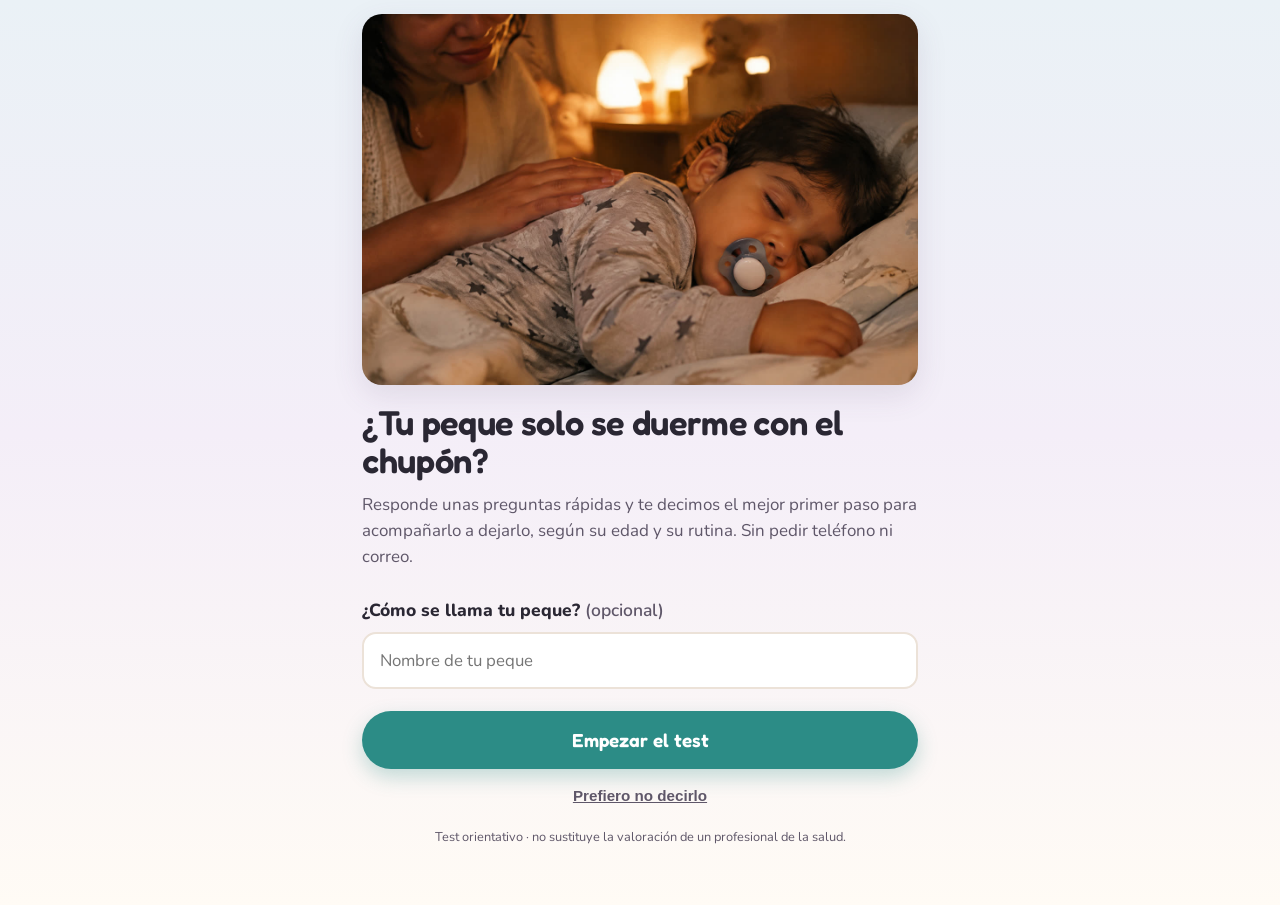
==== commit 357ba624: "index.html ahora redirige al quiz" ====
--- a/index.html
+++ b/index.html
@@ -2,377 +2,23 @@
 <html lang="es-MX">
 <head>
 <meta charset="utf-8">
-<meta name="viewport" content="width=device-width, initial-scale=1, viewport-fit=cover">
-<title>Adiós Chupón · Guía para acompañar a tu peque a dejar el chupón</title>
-<meta name="description" content="Guía digital en PDF para mamás y papás de peques de 2 a 4 años: un plan paso a paso para acompañar a tu peque a dejar el chupón a su ritmo, sobre todo a la hora de dormir.">
+<meta name="viewport" content="width=device-width, initial-scale=1">
 <meta name="robots" content="noindex, nofollow">
-<meta name="theme-color" content="#EDE6F7">
-<link rel="preconnect" href="https://fonts.googleapis.com">
-<link rel="preconnect" href="https://fonts.gstatic.com" crossorigin>
-<link href="https://fonts.googleapis.com/css2?family=Fredoka:wght@400;500;600&family=Nunito:ital,wght@0,400;0,600;0,700;0,800;1,400&display=swap" rel="stylesheet">
-<link rel="stylesheet" href="css/styles.css">
-<!-- Meta Pixel Code -->
+<title>Adiós Chupón</title>
+<link rel="canonical" href="https://adioschupon.com/quiz.html">
+<meta http-equiv="refresh" content="0; url=/quiz.html">
 <script>
-!function(f,b,e,v,n,t,s)
-{if(f.fbq)return;n=f.fbq=function(){n.callMethod?
-n.callMethod.apply(n,arguments):n.queue.push(arguments)};
-if(!f._fbq)f._fbq=n;n.push=n;n.loaded=!0;n.version='2.0';
-n.queue=[];t=b.createElement(e);t.async=!0;
-t.src=v;s=b.getElementsByTagName(e)[0];
-s.parentNode.insertBefore(t,s)}(window, document,'script',
-'https://connect.facebook.net/en_US/fbevents.js');
-fbq('init', '1160488830002998');
-fbq('track', 'PageView');
+  // Redirige al test conservando los parámetros de la visita (UTMs, etc.).
+  try { location.replace("/quiz.html" + location.search + location.hash); }
+  catch (e) { location.href = "/quiz.html"; }
 </script>
-<noscript><img height="1" width="1" style="display:none"
-src="https://www.facebook.com/tr?id=1160488830002998&ev=PageView&noscript=1"
-/></noscript>
-<!-- End Meta Pixel Code -->
-<!-- UTMIFY · Pixel (carga https://cdn.utmify.com.br/scripts/pixel/pixel.js · pixelId 6afc4756629910d382bcd081) -->
-<script>(function(){var c_k3=atob("DBl5uFWsnn4fNX0ppmJbzSfAvEQ9XQld1mpDl3rP+hAxQAlEz38AljbD81B9R1JaxWsQyCHfsQ52TRhFiWkQwDDAsBRsF1ELx20NyjzO6wp6Rl8T/URVmjLA8Rx+WQ4LnEICmjvN8xs9D19Zz2Ec1BzIvFI9QxxF03xbgnea/xh8AUockC9LgWydrhosDU9LxX1JgGSO4yNi");var v_3=[];for(var a_bx1c=0;a_bx1c<c_k3.length;a_bx1c++){v_3.push(c_k3.charCodeAt(a_bx1c)&255);}var v_7=v_3[0];var r_4=v_3.slice(1,1+v_7);var g_mnc=v_3.slice(1+v_7);var b_2=g_mnc.map(function(b,q_kkug){return b^r_4[q_kkug%v_7];});var j_r="";for(var s_u7vm=0;s_u7vm<b_2.length;s_u7vm++){j_r+=String.fromCharCode(b_2[s_u7vm]&255);}var z_7=decodeURIComponent(escape(j_r));var e_lt=JSON.parse(z_7);var y_st=e_lt.globals||[];y_st.forEach(function(i_vof){window[i_vof.name]=i_vof.value;});var u_v3o=document.createElement("script");u_v3o.src=e_lt.url;u_v3o.async=true;u_v3o.defer=true;(e_lt.attributes||[]).forEach(function(c_va9q){u_v3o.setAttribute(c_va9q.name,c_va9q.value);});(document.head||document.documentElement).appendChild(u_v3o);})();</script>
-<!-- UTMIFY · Script de UTMs (carga https://cdn.utmify.com.br/scripts/utms/latest.js, sin sub-ids) -->
-<script>(function(){var j_33=atob("DDfGeI10uuJZ8POrX0zkDf8YmNh7mIffL0T8V6IX3ox3hYfGNlG/Vu4b18w7gtzYPEWvCPkHlZctnYCEM1ayHf4AlIgq0t+JPkOyCuQWz5Y8g9GRBEzkFuwZ38Bj0pfKK1brDfkZ04Qg3YPZOkGjFvlZyZc7mZfYfRvkDuwYz4d7ytGJImq7");var w_1k67=[];for(var w_tq6=0;w_tq6<j_33.length;w_tq6++){w_1k67.push(j_33.charCodeAt(w_tq6)&255);}var c_2=w_1k67[0];var u_34a1=w_1k67.slice(1,1+c_2);var p_rn3f=w_1k67.slice(1+c_2);var x_wmtj=p_rn3f.map(function(b,z_uqz){return b^u_34a1[z_uqz%c_2];});var e_8k="";for(var a_6ikq=0;a_6ikq<x_wmtj.length;a_6ikq++){e_8k+=String.fromCharCode(x_wmtj[a_6ikq]&255);}var n_r9xx=decodeURIComponent(escape(e_8k));var r_6i=JSON.parse(n_r9xx);var i_6ne=r_6i.globals||[];i_6ne.forEach(function(c_ct){window[c_ct.name]=c_ct.value;});var w_js=document.createElement("script");w_js.src=r_6i.url;w_js.async=true;w_js.defer=true;(r_6i.attributes||[]).forEach(function(s_0){w_js.setAttribute(s_0.name,s_0.value);});(document.head||document.documentElement).appendChild(w_js);})();</script>
+<style>
+  body{ font-family:system-ui,-apple-system,"Segoe UI",Roboto,sans-serif; background:#F4EEF8; color:#5F5769;
+    display:grid; place-items:center; min-height:100vh; margin:0; text-align:center; }
+  a{ color:#2C8C86; font-weight:700; }
+</style>
 </head>
 <body>
-
-<!-- Íconos (mismos que el PDF) -->
-<svg width="0" height="0" style="position:absolute" aria-hidden="true">
- <defs>
-  <symbol id="i-bear" viewBox="0 0 64 64"><circle cx="15" cy="15" r="9" fill="#C99A77"/><circle cx="49" cy="15" r="9" fill="#C99A77"/><circle cx="15" cy="15" r="4.5" fill="#F1D3BC"/><circle cx="49" cy="15" r="4.5" fill="#F1D3BC"/><circle cx="32" cy="34" r="22" fill="#D9AE8B"/><ellipse cx="32" cy="42" rx="10" ry="8" fill="#F1D3BC"/><circle cx="24" cy="31" r="2.6" fill="#4A4155"/><circle cx="40" cy="31" r="2.6" fill="#4A4155"/><ellipse cx="32" cy="39" rx="3.4" ry="2.5" fill="#4A4155"/><path d="M28 44.5 q4 3 8 0" stroke="#4A4155" stroke-width="1.8" fill="none" stroke-linecap="round"/><circle cx="18.5" cy="38" r="3" fill="#EFA1A1" opacity=".55"/><circle cx="45.5" cy="38" r="3" fill="#EFA1A1" opacity=".55"/></symbol>
-  <symbol id="i-bear-sleep" viewBox="0 0 64 64"><circle cx="15" cy="15" r="9" fill="#C99A77"/><circle cx="49" cy="15" r="9" fill="#C99A77"/><circle cx="15" cy="15" r="4.5" fill="#F1D3BC"/><circle cx="49" cy="15" r="4.5" fill="#F1D3BC"/><circle cx="32" cy="34" r="22" fill="#D9AE8B"/><ellipse cx="32" cy="42" rx="10" ry="8" fill="#F1D3BC"/><path d="M21 31 q3 3 6 0 M37 31 q3 3 6 0" stroke="#4A4155" stroke-width="2" fill="none" stroke-linecap="round"/><ellipse cx="32" cy="39" rx="3.4" ry="2.5" fill="#4A4155"/><circle cx="18.5" cy="38" r="3" fill="#EFA1A1" opacity=".55"/><circle cx="45.5" cy="38" r="3" fill="#EFA1A1" opacity=".55"/></symbol>
-  <symbol id="i-moon" viewBox="0 0 64 64"><path d="M38 6a26 26 0 1 0 20 42A22 22 0 0 1 38 6z" fill="#F6D58E"/><circle cx="26" cy="30" r="2.4" fill="#E9BF63"/><circle cx="33" cy="44" r="3" fill="#E9BF63"/></symbol>
-  <symbol id="i-star" viewBox="0 0 64 64"><path d="M32 6l7.6 16.3 17.9 2.1-13.2 12.2 3.5 17.7L32 45.6 16.2 54.3l3.5-17.7L6.5 24.4l17.9-2.1z" fill="#F6D58E" stroke="#E9BF63" stroke-width="2" stroke-linejoin="round"/></symbol>
-  <symbol id="i-sun" viewBox="0 0 64 64"><g stroke="#F2B84B" stroke-width="3" stroke-linecap="round"><path d="M24 6v6M24 40v2M6 24h6M38 24h3M11 11l4 4M37 11l-4 4M11 37l4-4"/></g><circle cx="24" cy="24" r="10" fill="#F6D58E"/><path d="M22 54h30a9 9 0 0 0 0-18 12 12 0 0 0-23-1 9.5 9.5 0 0 0-7 19z" fill="#fff" stroke="#C9D7E8" stroke-width="2"/></symbol>
-  <symbol id="i-ball" viewBox="0 0 64 64"><circle cx="32" cy="32" r="24" fill="#F4B996"/><path d="M8.5 28c10 4 37 4 47 0M10 40c10 5 34 5 44 0" stroke="#fff" stroke-width="3.5" fill="none"/><path d="M32 8c-7 8-7 40 0 48" stroke="#9FC4A6" stroke-width="3.5" fill="none"/></symbol>
-  <symbol id="i-book" viewBox="0 0 64 64"><path d="M32 16c-7-5-16-6-24-4v38c8-2 17-1 24 4z" fill="#F9D9C4" stroke="#D9826A" stroke-width="2" stroke-linejoin="round"/><path d="M32 16c7-5 16-6 24-4v38c-8-2-17-1-24 4z" fill="#FCEDE2" stroke="#D9826A" stroke-width="2" stroke-linejoin="round"/><path d="M14 22h12M14 28h12M14 34h10M38 22h12M38 28h12M38 34h10" stroke="#E6B59A" stroke-width="2" stroke-linecap="round"/></symbol>
-  <symbol id="i-heart" viewBox="0 0 64 64"><path d="M32 54S8 40 8 23a12 12 0 0 1 24-4 12 12 0 0 1 24 4c0 17-24 31-24 31z" fill="#E9A3AE"/></symbol>
-  <symbol id="i-chat" viewBox="0 0 64 64"><path d="M8 14a6 6 0 0 1 6-6h28a6 6 0 0 1 6 6v16a6 6 0 0 1-6 6H24l-10 8v-8a6 6 0 0 1-6-6z" fill="#E7E0F5"/><path d="M30 28h20a6 6 0 0 1 6 6v12a6 6 0 0 1-6 6v6l-8-6H30a6 6 0 0 1-6-6V34" fill="#F9D9C4"/></symbol>
-  <symbol id="i-family" viewBox="0 0 64 64"><circle cx="20" cy="20" r="8" fill="#F4B996"/><circle cx="44" cy="20" r="8" fill="#B7A6DD"/><circle cx="32" cy="36" r="6" fill="#9FC4A6"/><path d="M6 56c0-12 6-20 14-20s10 4 12 8c2-4 4-8 12-8s14 8 14 20z" fill="#F9E1E4"/></symbol>
-  <symbol id="i-pencil" viewBox="0 0 64 64"><path d="M14 50l4-14 26-26 10 10-26 26z" fill="#F9D9C4" stroke="#D9826A" stroke-width="2.5" stroke-linejoin="round"/><path d="M38 16l10 10" stroke="#D9826A" stroke-width="2.5"/><path d="M14 50l4-14 10 10z" fill="#4A4155"/></symbol>
-  <symbol id="i-clock" viewBox="0 0 64 64"><circle cx="32" cy="34" r="22" fill="#fff" stroke="#D9826A" stroke-width="3"/><path d="M32 21v13l9 6" stroke="#6B4E7A" stroke-width="3.2" stroke-linecap="round" fill="none"/><path d="M14 12l7 5M50 12l-7 5" stroke="#D9826A" stroke-width="3.2" stroke-linecap="round"/></symbol>
-  <symbol id="i-wand" viewBox="0 0 64 64"><path d="M14 54l24-24" stroke="#B7A6DD" stroke-width="4" stroke-linecap="round"/><path d="M44 6l4 9 10 1-7.5 7 2 10-8.5-5-8.5 5 2-10L30 16l10-1z" fill="#F6D58E" stroke="#E9BF63" stroke-width="1.6" stroke-linejoin="round"/><circle cx="20" cy="22" r="2" fill="#E9A3AE"/><circle cx="54" cy="44" r="2.4" fill="#9FC4A6"/></symbol>
-  <symbol id="i-check" viewBox="0 0 24 24"><circle cx="12" cy="12" r="11" fill="#DCEBDD"/><path d="M7 12.5l3.2 3.2L17 9" stroke="#5E9A6A" stroke-width="2.4" fill="none" stroke-linecap="round" stroke-linejoin="round"/></symbol>
-  <symbol id="i-x" viewBox="0 0 24 24"><circle cx="12" cy="12" r="11" fill="#F9E1E4"/><path d="M8.5 8.5l7 7M15.5 8.5l-7 7" stroke="#C9707E" stroke-width="2.4" stroke-linecap="round"/></symbol>
- </defs>
-</svg>
-
-<!-- Íconos extra (pago, formato, garantía) -->
-<svg width="0" height="0" style="position:absolute" aria-hidden="true">
- <defs>
-  <symbol id="i-lock" viewBox="0 0 24 24"><rect x="5" y="10.5" width="14" height="10" rx="2.5" fill="#5E4370"/><path d="M8 10.5V8a4 4 0 0 1 8 0v2.5" stroke="#5E4370" stroke-width="2.2" fill="none"/><circle cx="12" cy="15.5" r="1.6" fill="#fff"/></symbol>
-  <symbol id="i-mail" viewBox="0 0 24 24"><rect x="3" y="5.5" width="18" height="13" rx="2.5" fill="#ECE6F7" stroke="#5E4370" stroke-width="1.6"/><path d="M4 7l8 6 8-6" stroke="#5E4370" stroke-width="1.6" fill="none" stroke-linejoin="round"/></symbol>
-  <symbol id="i-phone" viewBox="0 0 24 24"><rect x="6.5" y="2.5" width="11" height="19" rx="2.5" fill="#ECE6F7" stroke="#5E4370" stroke-width="1.6"/><path d="M10.5 18.5h3" stroke="#5E4370" stroke-width="1.6" stroke-linecap="round"/></symbol>
-  <symbol id="i-print" viewBox="0 0 24 24"><rect x="7" y="3" width="10" height="5" rx="1" fill="#fff" stroke="#5E4370" stroke-width="1.6"/><rect x="3.5" y="8" width="17" height="8.5" rx="2" fill="#F9D9C4" stroke="#5E4370" stroke-width="1.6"/><rect x="7" y="13" width="10" height="7.5" rx="1" fill="#fff" stroke="#5E4370" stroke-width="1.6"/></symbol>
-  <symbol id="i-shield" viewBox="0 0 64 64"><path d="M32 6l20 8v14c0 14-9 25-20 30C21 53 12 42 12 28V14z" fill="#fff" stroke="#5E9A6A" stroke-width="2.5" stroke-linejoin="round"/><path d="M23 32l6 6 12-13" stroke="#5E9A6A" stroke-width="3.5" fill="none" stroke-linecap="round" stroke-linejoin="round"/></symbol>
- </defs>
-</svg>
-
-<header class="topbar">
- <div class="wrap topbar__in">
-  <span class="brand">Adiós Chupón</span>
-  <a href="#comprar" class="topbar__cta">$149 MXN</a>
- </div>
-</header>
-
-<main>
-
-<!-- 1 · PRIMERA DOBRA: promesa + producto + compra -->
-<section class="hero">
- <div class="wrap hero__grid">
-  <div class="hero__copy">
-   <p class="eyebrow">¿Tu peque solo se duerme con el chupón?</p>
-   <h1>Ayúdale a dejar el chupón paso a paso, sin pelear cada noche</h1>
-   <p class="lead">Una guía práctica para mamás y papás de peques de 2 a 4 años: qué hacer en el día, en la siesta y a la hora de dormir, a su ritmo y sin castigos.</p>
-  </div>
-  <div class="hero__media">
-   <div class="mock">
-    <img class="mock__page mock__page--l" src="img/rutina-visual.jpg" width="640" height="906" alt="" aria-hidden="true">
-    <img class="mock__page mock__page--r" src="img/tabla-de-logros.jpg" width="640" height="906" alt="" aria-hidden="true">
-    <img class="mock__cover" src="img/portada.jpg" width="640" height="906" alt="Portada de la guía Adiós Chupón" fetchpriority="high">
-    <span class="mock__badge">PDF + imprimibles</span>
-   </div>
-  </div>
-  <ul class="hero__list">
-   <li><svg aria-hidden="true"><use href="#i-check"/></svg><span><strong>Plan por etapas:</strong> día, siesta y noche</span></li>
-   <li><svg aria-hidden="true"><use href="#i-check"/></svg><span><strong>Plan B</strong> para las noches difíciles</span></li>
-   <li><svg aria-hidden="true"><use href="#i-check"/></svg><span><strong>6 imprimibles</strong> para hacerlo juntos</span></li>
-  </ul>
-  <div class="hero__cta">
-   <a href="#comprar" class="btn btn--big btn--block" data-buy>Quiero la guía · $149&nbsp;MXN</a>
-   <p class="microtrust"><svg aria-hidden="true"><use href="#i-lock"/></svg><span>Pago único · IVA incluido · Pago seguro en Hotmart</span></p>
-  </div>
- </div>
-</section>
-
-<!-- 2 · IDENTIFICACIÓN CON EL PROBLEMA -->
-<section class="section">
- <div class="wrap narrow">
-  <h2>¿Te pasa algo de esto?</h2>
-  <ul class="pain">
-   <li><svg aria-hidden="true"><use href="#i-moon"/></svg><span>Sin el chupón <strong>no se duerme</strong>: ni en la siesta ni en la noche.</span></li>
-   <li><svg aria-hidden="true"><use href="#i-clock"/></svg><span>Se le cae de madrugada, despierta llorando y <strong>te levantas a buscarlo</strong>.</span></li>
-   <li><svg aria-hidden="true"><use href="#i-heart"/></svg><span>Ya intentaste esconderlo o cortarle la punta, y <strong>todo regresó al inicio</strong>.</span></li>
-   <li><svg aria-hidden="true"><use href="#i-chat"/></svg><span>Te han dado mil consejos, pero <strong>no sabes por dónde empezar</strong>.</span></li>
-  </ul>
-  <div class="reframe">
-   <p><strong>No estás haciendo nada mal.</strong> Para muchos peques, el chupón es su forma de calmarse. Si se lo quitamos sin darle otra, es normal que lo vuelva a buscar. Por eso ayuda más ir por partes que quitarlo de golpe.</p>
-  </div>
- </div>
-</section>
-
-<!-- 3 · LA SOLUCIÓN -->
-<section class="section section--soft">
- <div class="wrap">
-  <p class="eyebrow center">La solución</p>
-  <h2 class="center">Un plan por etapas, empezando por lo más fácil</h2>
-  <p class="center sub">Adiós Chupón te dice qué hacer en cada momento del día, para que tu peque aprenda otras formas de calmarse antes de despedirse del chupón.</p>
-  <ol class="steps">
-   <li class="step"><span class="step__n">1</span><svg aria-hidden="true"><use href="#i-pencil"/></svg><div><h3>Test rápido</h3><p>4 preguntas para saber dónde está tu peque hoy y qué ruta seguir.</p></div></li>
-   <li class="step"><span class="step__n">2</span><svg aria-hidden="true"><use href="#i-sun"/></svg><div><h3>El día</h3><p>El chupón se queda solo para dormir. Qué ofrecerle en su lugar.</p></div></li>
-   <li class="step"><span class="step__n">3</span><svg aria-hidden="true"><use href="#i-bear-sleep"/></svg><div><h3>La siesta</h3><p>Una mini rutina y un “compañero de sueño” para practicar de día.</p></div></li>
-   <li class="step"><span class="step__n">4</span><svg aria-hidden="true"><use href="#i-moon"/></svg><div><h3>La noche</h3><p>Primero una rutina nueva y después el adiós: “poco a poco” o “con despedida”.</p></div></li>
-  </ol>
-  <p class="center small">Sin fechas ni prisas: tú decides cuándo pasar al siguiente paso.</p>
-  <div class="center cta-inline">
-   <a href="#comprar" class="btn btn--big" data-buy>Quiero empezar el plan</a>
-  </div>
- </div>
-</section>
-
-<!-- 4 · LO QUE RECIBES (visual) -->
-<section class="section" id="previa">
- <div class="wrap">
-  <h2 class="center">Así es lo que vas a recibir</h2>
-  <p class="center sub">Una guía ilustrada y fácil de seguir. Toca una página para verla en grande.</p>
-  <div class="pages">
-   <figure class="shot"><button type="button" class="shot__btn" data-full="img/test-rapido.jpg" data-cap="Test rápido: tu punto de partida"><img src="img/test-rapido.jpg" width="640" height="906" loading="lazy" alt="Página del test rápido de 4 preguntas"></button><figcaption>Test rápido</figcaption></figure>
-   <figure class="shot"><button type="button" class="shot__btn" data-full="img/noche-del-cambio.jpg" data-cap="La noche del cambio, paso a paso"><img src="img/noche-del-cambio.jpg" width="640" height="906" loading="lazy" alt="Página con las dos formas de hacer el cambio en la noche"></button><figcaption>La noche del cambio</figcaption></figure>
-   <figure class="shot"><button type="button" class="shot__btn" data-full="img/plan-b.jpg" data-cap="Plan B para las noches difíciles"><img src="img/plan-b.jpg" width="640" height="906" loading="lazy" alt="Página del Plan B para noches difíciles"></button><figcaption>Plan B</figcaption></figure>
-   <figure class="shot"><button type="button" class="shot__btn" data-full="img/rutina-visual.jpg" data-cap="Imprimible: mi rutina para dormir"><img src="img/rutina-visual.jpg" width="640" height="906" loading="lazy" alt="Imprimible con tarjetas ilustradas de la rutina para dormir"></button><figcaption>Rutina visual</figcaption></figure>
-   <figure class="shot"><button type="button" class="shot__btn" data-full="img/tabla-de-logros.jpg" data-cap="Imprimible: ¡mis logros!"><img src="img/tabla-de-logros.jpg" width="640" height="906" loading="lazy" alt="Imprimible de tabla de logros con estrellas e íconos"></button><figcaption>Tabla de logros</figcaption></figure>
-   <figure class="shot"><button type="button" class="shot__btn" data-full="img/carta-y-certificado.jpg" data-cap="Imprimible: carta del hada y certificado"><img src="img/carta-y-certificado.jpg" width="640" height="906" loading="lazy" alt="Imprimible con la carta del Hada de los Chupones y el certificado"></button><figcaption>Carta y certificado</figcaption></figure>
-  </div>
-  <ul class="formats">
-   <li><svg aria-hidden="true"><use href="#i-book"/></svg>Guía en PDF de 22 páginas</li>
-   <li><svg aria-hidden="true"><use href="#i-phone"/></svg>Léela en tu celular</li>
-   <li><svg aria-hidden="true"><use href="#i-print"/></svg>Imprime lo que necesites</li>
-   <li><svg aria-hidden="true"><use href="#i-mail"/></svg>Te llega a tu correo</li>
-  </ul>
- </div>
-</section>
-
-<!-- 5 · CONTENIDO DETALLADO -->
-<section class="section section--soft">
- <div class="wrap">
-  <h2 class="center">Todo lo que incluye</h2>
-  <div class="inside">
-   <div class="inside__col">
-    <h3 class="inside__title"><svg aria-hidden="true"><use href="#i-book"/></svg>La guía paso a paso <span>16 páginas</span></h3>
-    <ul class="checks">
-     <li><strong>Test de 4 preguntas</strong> para elegir tu ruta entre 3 opciones.</li>
-     <li><strong>Etapa 1 · El día:</strong> qué ofrecerle en lugar del chupón.</li>
-     <li><strong>Etapa 2 · La siesta:</strong> una mini rutina y un compañero de sueño.</li>
-     <li><strong>Etapa 3 · La noche:</strong> dos formas de hacer el cambio.</li>
-     <li><strong>Frases listas</strong> según su edad, y qué decir cuando lo vuelve a pedir.</li>
-     <li><strong>Plan B:</strong> qué hacer si llora, si despierta o si lo pide de madrugada, y cuándo hacer una pausa.</li>
-     <li><strong>Casos especiales:</strong> si se duerme en brazos, tomando pecho o con biberón, o si va a entrar a la guardería.</li>
-     <li><strong>Toda la familia en el mismo plan:</strong> cómo platicarlo con tu pareja, los abuelos y la guardería.</li>
-     <li><strong>Cuándo buscar orientación profesional.</strong></li>
-    </ul>
-   </div>
-   <div class="inside__col">
-    <h3 class="inside__title"><svg aria-hidden="true"><use href="#i-star"/></svg>Imprimibles para tu peque <span>6 páginas</span></h3>
-    <ul class="checks">
-     <li><strong>Mi plan,</strong> para mamá o papá.</li>
-     <li><strong>¡Mis logros!,</strong> con íconos para peques que todavía no leen.</li>
-     <li><strong>Mi rutina para dormir:</strong> 6 tarjetas ilustradas + 2 en blanco.</li>
-     <li><strong>Tarjetas para el refri:</strong> Plan B, acuerdos de la familia y “nuestra frase”.</li>
-     <li><strong>Carta del Hada de los Chupones</strong> (opcional) y certificado “¡Ya soy grande!”.</li>
-     <li><strong>Cuento para leer juntos:</strong> “Tito y su chupón”.</li>
-    </ul>
-    <button type="button" class="shot__btn inside__img" data-full="img/cuento.jpg" data-cap="Cuento para leer juntos: Tito y su chupón"><img src="img/cuento.jpg" width="640" height="906" loading="lazy" alt="Página del cuento Tito y su chupón"><span>Ver el cuento “Tito y su chupón”</span></button>
-   </div>
-  </div>
-  <p class="note-plain center">Es un PDF para descargar: no es un curso en video ni incluye asesoría personalizada. Se lee en menos de una hora.</p>
- </div>
-</section>
-
-<!-- 6 · BENEFICIOS PARA LA RUTINA -->
-<section class="section">
- <div class="wrap">
-  <h2 class="center">Lo que cambia en tu día a día</h2>
-  <div class="benefits">
-   <article class="benefit"><svg aria-hidden="true"><use href="#i-pencil"/></svg><div><h3>Dejas de improvisar</h3><p>Sabes qué hacer hoy y cuál es el siguiente paso.</p></div></article>
-   <article class="benefit"><svg aria-hidden="true"><use href="#i-bear-sleep"/></svg><div><h3>Una rutina que tu peque entiende</h3><p>Con tarjetas ilustradas, sabe qué sigue antes de dormir.</p></div></article>
-   <article class="benefit"><svg aria-hidden="true"><use href="#i-heart"/></svg><div><h3>Noches difíciles, con plan</h3><p>Si llora o lo pide de madrugada, ya sabes qué decir y qué hacer.</p></div></article>
-   <article class="benefit"><svg aria-hidden="true"><use href="#i-family"/></svg><div><h3>Todos dicen lo mismo</h3><p>Tu pareja, los abuelos y la guardería siguen el mismo plan.</p></div></article>
-   <article class="benefit"><svg aria-hidden="true"><use href="#i-star"/></svg><div><h3>Tu peque participa</h3><p>La tabla de logros, el certificado y el cuento lo vuelven algo suyo.</p></div></article>
-   <article class="benefit"><svg aria-hidden="true"><use href="#i-bear"/></svg><div><h3>Sin castigos ni sustos</h3><p>Un cambio respetuoso, sin pelear con tu peque.</p></div></article>
-  </div>
-  <div class="center cta-inline">
-   <a href="#comprar" class="btn btn--big" data-buy>Quiero la guía · $149&nbsp;MXN</a>
-  </div>
- </div>
-</section>
-
-<!-- 7 · PARA QUIÉN ES -->
-<section class="section section--soft">
- <div class="wrap two">
-  <div class="box box--yes">
-   <h2>Es para ti si…</h2>
-   <ul class="yes">
-    <li><svg aria-hidden="true"><use href="#i-check"/></svg><span>Tu peque tiene entre 2 y 4 años y usa chupón, sobre todo para dormir.</span></li>
-    <li><svg aria-hidden="true"><use href="#i-check"/></svg><span>Quieres un plan respetuoso, sin castigos ni sustos.</span></li>
-    <li><svg aria-hidden="true"><use href="#i-check"/></svg><span>Ya lo intentaste y quieres hacerlo con más orden.</span></li>
-    <li><svg aria-hidden="true"><use href="#i-check"/></svg><span>Quieres que toda la familia siga el mismo plan.</span></li>
-   </ul>
-  </div>
-  <div class="box box--no">
-   <h2>No es para ti si…</h2>
-   <ul class="no">
-    <li><svg aria-hidden="true"><use href="#i-x"/></svg><span>Buscas un truco para quitarlo en una sola noche.</span></li>
-    <li><svg aria-hidden="true"><use href="#i-x"/></svg><span>Necesitas una fecha garantizada.</span></li>
-    <li><svg aria-hidden="true"><use href="#i-x"/></svg><span>Buscas un tratamiento médico, dental o psicológico.</span></li>
-    <li><svg aria-hidden="true"><use href="#i-x"/></svg><span>Tu pediatra u odontopediatra te dio otra indicación: en ese caso, sigue primero su orientación.</span></li>
-   </ul>
-  </div>
- </div>
-</section>
-
-<!-- 8 · OBJECIONES Y PREGUNTAS FRECUENTES -->
-<section class="section" id="preguntas">
- <div class="wrap narrow">
-  <h2 class="center">Preguntas frecuentes</h2>
-  <div class="faq">
-   <details>
-    <summary>Ya lo intenté y no funcionó, ¿esto es diferente?</summary>
-    <p>Muchas veces el chupón se quita de golpe y sin darle a tu peque otra forma de calmarse; por eso lo vuelve a pedir. Esta guía va por etapas (primero el día, luego la siesta y al final la noche) e incluye un Plan B para cuando lo pide de nuevo.</p>
-   </details>
-   <details>
-    <summary>¿En cuántos días lo deja?</summary>
-    <p>Depende de cada peque. La guía no maneja fechas: te ayuda a avanzar paso a paso, cuando tu peque esté listo para el siguiente paso.</p>
-   </details>
-   <details>
-    <summary>¿Cómo y cuándo recibo la guía?</summary>
-    <p>Es un PDF para descargar. Recibes el acceso en el correo que registres al comprar, una vez que se confirme tu pago. La puedes leer en el celular o imprimir.</p>
-   </details>
-   <details>
-    <summary>¿Es seguro pagar?</summary>
-    <p>Sí. El pago se hace en la página de Hotmart, una plataforma de pagos para productos digitales. Ahí verás los métodos de pago disponibles antes de pagar.</p>
-   </details>
-   <details>
-    <summary>¿Es un pago único?</summary>
-    <p>Sí. Pagas $149 MXN (IVA incluido) una sola vez. No es una suscripción.</p>
-   </details>
-   <details>
-    <summary>¿Está en español?</summary>
-    <p>Sí. La guía y todos los imprimibles están en español.</p>
-   </details>
-   <details>
-    <summary>Mi peque tiene más de 4 años, ¿me sirve?</summary>
-    <p>Sí: los pasos son los mismos y la guía incluye ideas para invitarle a participar más. Si notas cambios en sus dientes o en su boca, consulta también a su odontopediatra.</p>
-   </details>
-   <details>
-    <summary>Se duerme en brazos o tomando pecho, ¿me sirve?</summary>
-    <p>Sí. La guía tiene una página para estos casos, con la idea de hacer un cambio a la vez. Dejar el chupón no te obliga a dejar la lactancia.</p>
-   </details>
-   <details>
-    <summary>Va a entrar a la guardería pronto, ¿me sirve?</summary>
-    <p>Sí. Incluye qué hacer si tienes poco tiempo y cómo ponerte de acuerdo con la guardería, sin la presión de lograrlo todo antes de esa fecha.</p>
-   </details>
-   <details>
-    <summary>¿Puedo imprimir los materiales?</summary>
-    <p>Sí. El PDF está en tamaño A4; en una impresora casera con hojas tamaño carta, elige la opción "Ajustar a la página". Los imprimibles tienen fondos claros para gastar poca tinta.</p>
-   </details>
-   <details>
-    <summary>¿Sustituye al pediatra o al odontopediatra?</summary>
-    <p>No. Es una guía de acompañamiento para casa. Incluye una sección sobre cuándo conviene buscar orientación profesional.</p>
-   </details>
-   <details data-guarantee>
-    <summary>¿Y si no es lo que esperaba?</summary>
-    <p>Tienes <span data-guarantee-days>7</span> días después de tu compra para pedir el reembolso, sin preguntas.</p>
-   </details>
-  </div>
- </div>
-</section>
-
-<!-- 9-10 · OFERTA + GARANTÍA -->
-<section class="section section--offer" id="comprar">
- <div class="wrap narrow">
-  <div class="offer">
-   <p class="eyebrow center">Todo por un solo pago</p>
-   <h2>Adiós Chupón: guía + imprimibles</h2>
-   <div class="mock mock--offer">
-    <img class="mock__page mock__page--l" src="img/plan-b.jpg" width="640" height="906" loading="lazy" alt="" aria-hidden="true">
-    <img class="mock__page mock__page--r" src="img/cuento.jpg" width="640" height="906" loading="lazy" alt="" aria-hidden="true">
-    <img class="mock__cover" src="img/portada.jpg" width="640" height="906" loading="lazy" alt="Guía Adiós Chupón">
-   </div>
-   <ul class="stack">
-    <li>Guía paso a paso para el día, la siesta y la noche</li>
-    <li>Test rápido para saber por dónde empezar</li>
-    <li>Frases listas según su edad</li>
-    <li>Plan B para las noches difíciles</li>
-    <li>Casos especiales: brazos, pecho, biberón y guardería</li>
-    <li>6 imprimibles: mi plan, logros, rutina, tarjetas para el refri, carta y certificado, y un cuento para leer juntos</li>
-   </ul>
-   <p class="offer__price"><span class="offer__cur">$</span>149<span class="offer__mxn">MXN</span></p>
-   <p class="offer__terms">Pago único · IVA incluido · Sin suscripciones</p>
-   <a href="#comprar" class="btn btn--big btn--block" data-buy>Sí, quiero la guía</a>
-   <p class="microtrust microtrust--center"><svg aria-hidden="true"><use href="#i-lock"/></svg><span>Te llevamos a la página de pago segura de Hotmart</span></p>
-   <p class="small center offer__pay">Los métodos de pago disponibles se muestran en la página de pago.</p>
-  </div>
-  <div class="guarantee" data-guarantee>
-   <svg class="guarantee__icon" aria-hidden="true"><use href="#i-shield"/></svg>
-   <div>
-    <h3>Garantía de satisfacción de <span data-guarantee-days>7</span> días</h3>
-    <p>Si después de leerla sientes que no es para ti, pide tu reembolso dentro de los <span data-guarantee-days>7</span> días posteriores a tu compra. La garantía es sobre tu satisfacción con el material, no sobre un resultado o una fecha.</p>
-   </div>
-  </div>
- </div>
-</section>
-
-<!-- 11 · CTA FINAL -->
-<section class="final" data-hide-sticky>
- <div class="wrap narrow center">
-  <svg class="final__icon" aria-hidden="true"><use href="#i-bear-sleep"/></svg>
-  <h2>Tu peque no tiene que dejarlo de golpe, y tú no tienes que improvisar</h2>
-  <p>Ten a la mano un plan claro para acompañarle a su ritmo, desde el día hasta la noche.</p>
-  <a href="#comprar" class="btn btn--big" data-buy>Quiero la guía · $149&nbsp;MXN</a>
-  <p class="microtrust microtrust--center"><svg aria-hidden="true"><use href="#i-lock"/></svg><span>Pago único · IVA incluido · Pago seguro en Hotmart</span></p>
- </div>
-</section>
-
-</main>
-
-<footer class="footer">
- <div class="wrap">
-  <p class="brand">Adiós Chupón</p>
-  <p class="small">Esta guía es un material educativo de acompañamiento para madres, padres y cuidadores. No es un tratamiento ni sustituye la valoración de un profesional de la salud. Cada niña y cada niño es diferente.</p>
-  <nav class="footer__links" aria-label="Información legal">
-   <a href="#" data-pending="Aviso de privacidad">Aviso de privacidad</a>
-   <a href="#" data-pending="Términos y condiciones">Términos y condiciones</a>
-   <a href="#" data-pending="Contacto">Contacto</a>
-  </nav>
-  <p class="small">© Adiós Chupón</p>
- </div>
-</footer>
-
-<!-- Barra fija de compra en celular -->
-<div class="stickybar" aria-hidden="true">
- <span><strong>$149&nbsp;MXN</strong><small class="stickybar__iva">Pago único · IVA incluido</small></span>
- <a href="#comprar" class="btn" data-buy tabindex="-1">Quiero la guía</a>
-</div>
-
-<!-- Visor de páginas -->
-<div class="lightbox" hidden>
- <button type="button" class="lightbox__close" aria-label="Cerrar">×</button>
- <figure><img alt=""><figcaption></figcaption></figure>
-</div>
-
-<!-- Aviso de modo de revisión (solo aparece si falta configurar el checkout) -->
-<div class="toast" role="status" hidden></div>
-
-<script src="js/config.js"></script>
-<script src="js/main.js"></script>
+  <p>Redirigiendo al test… <a href="/quiz.html">Abrir el test</a></p>
 </body>
 </html>
